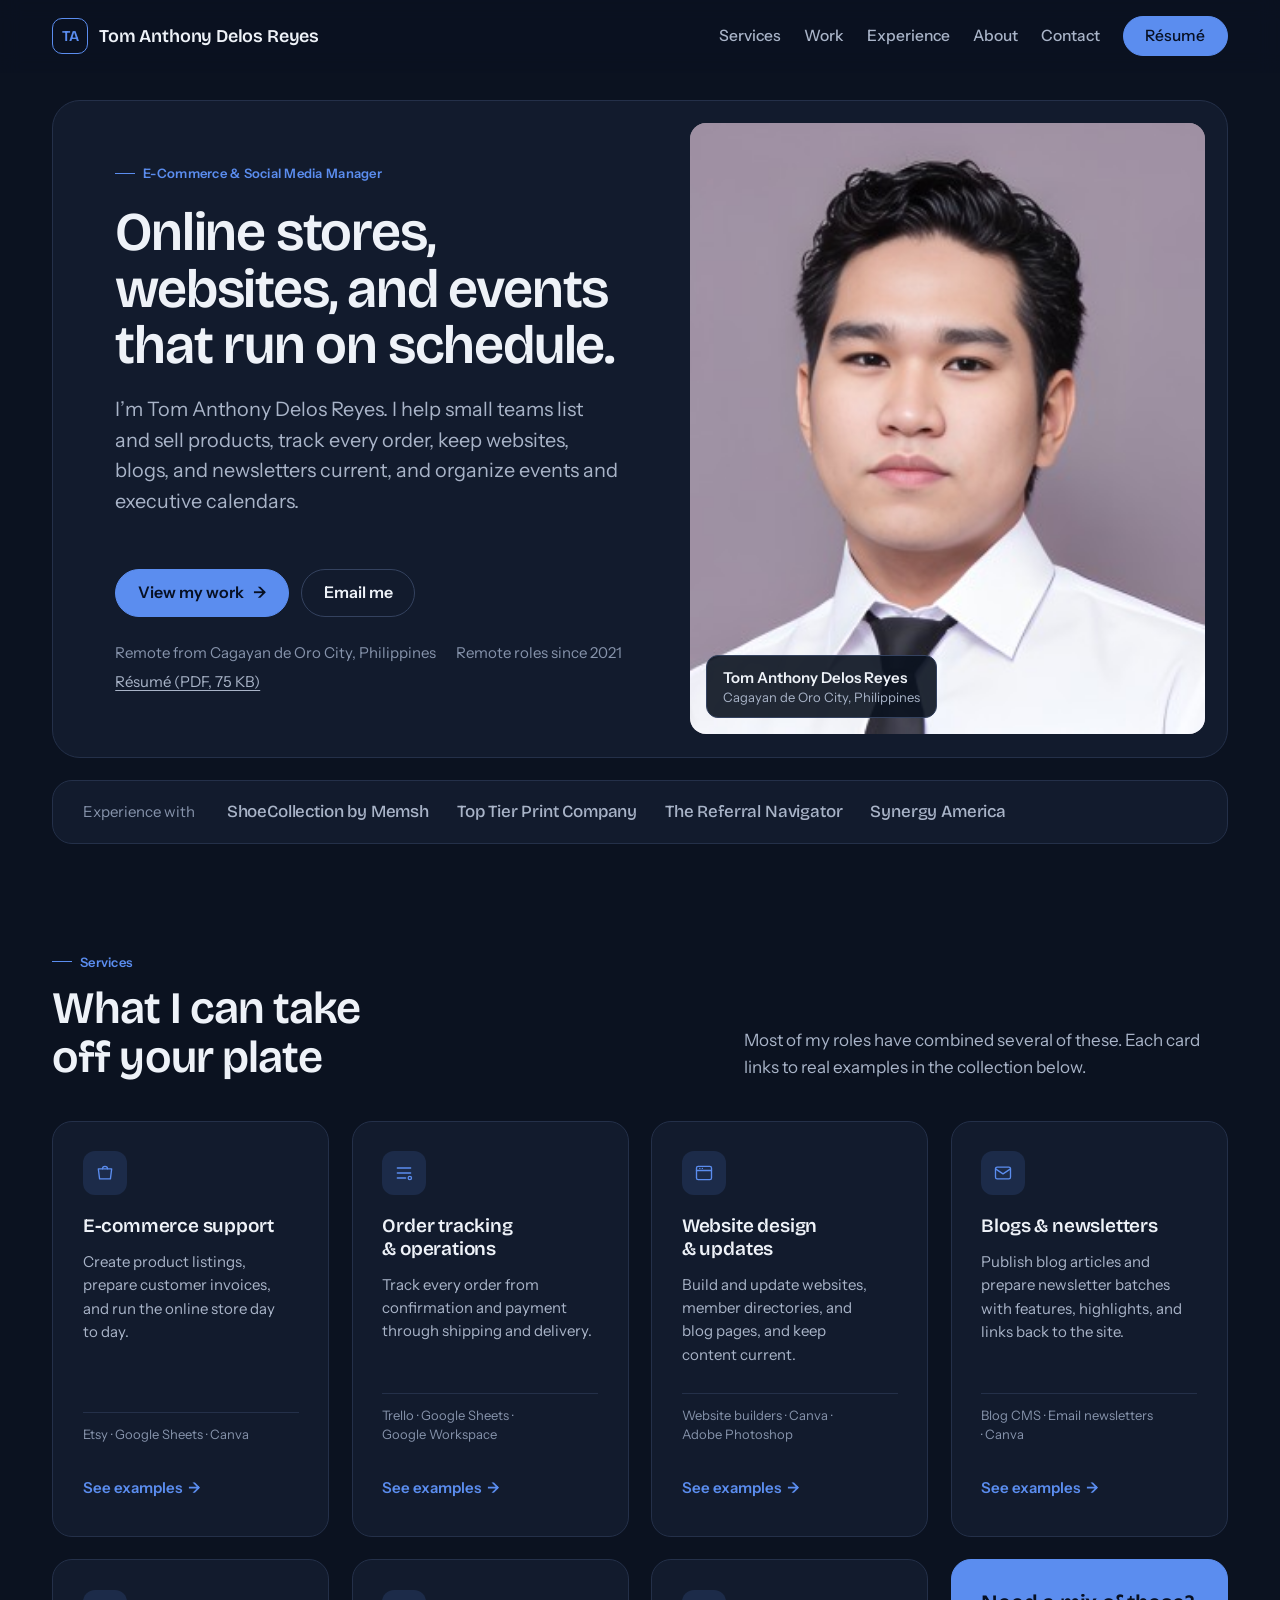
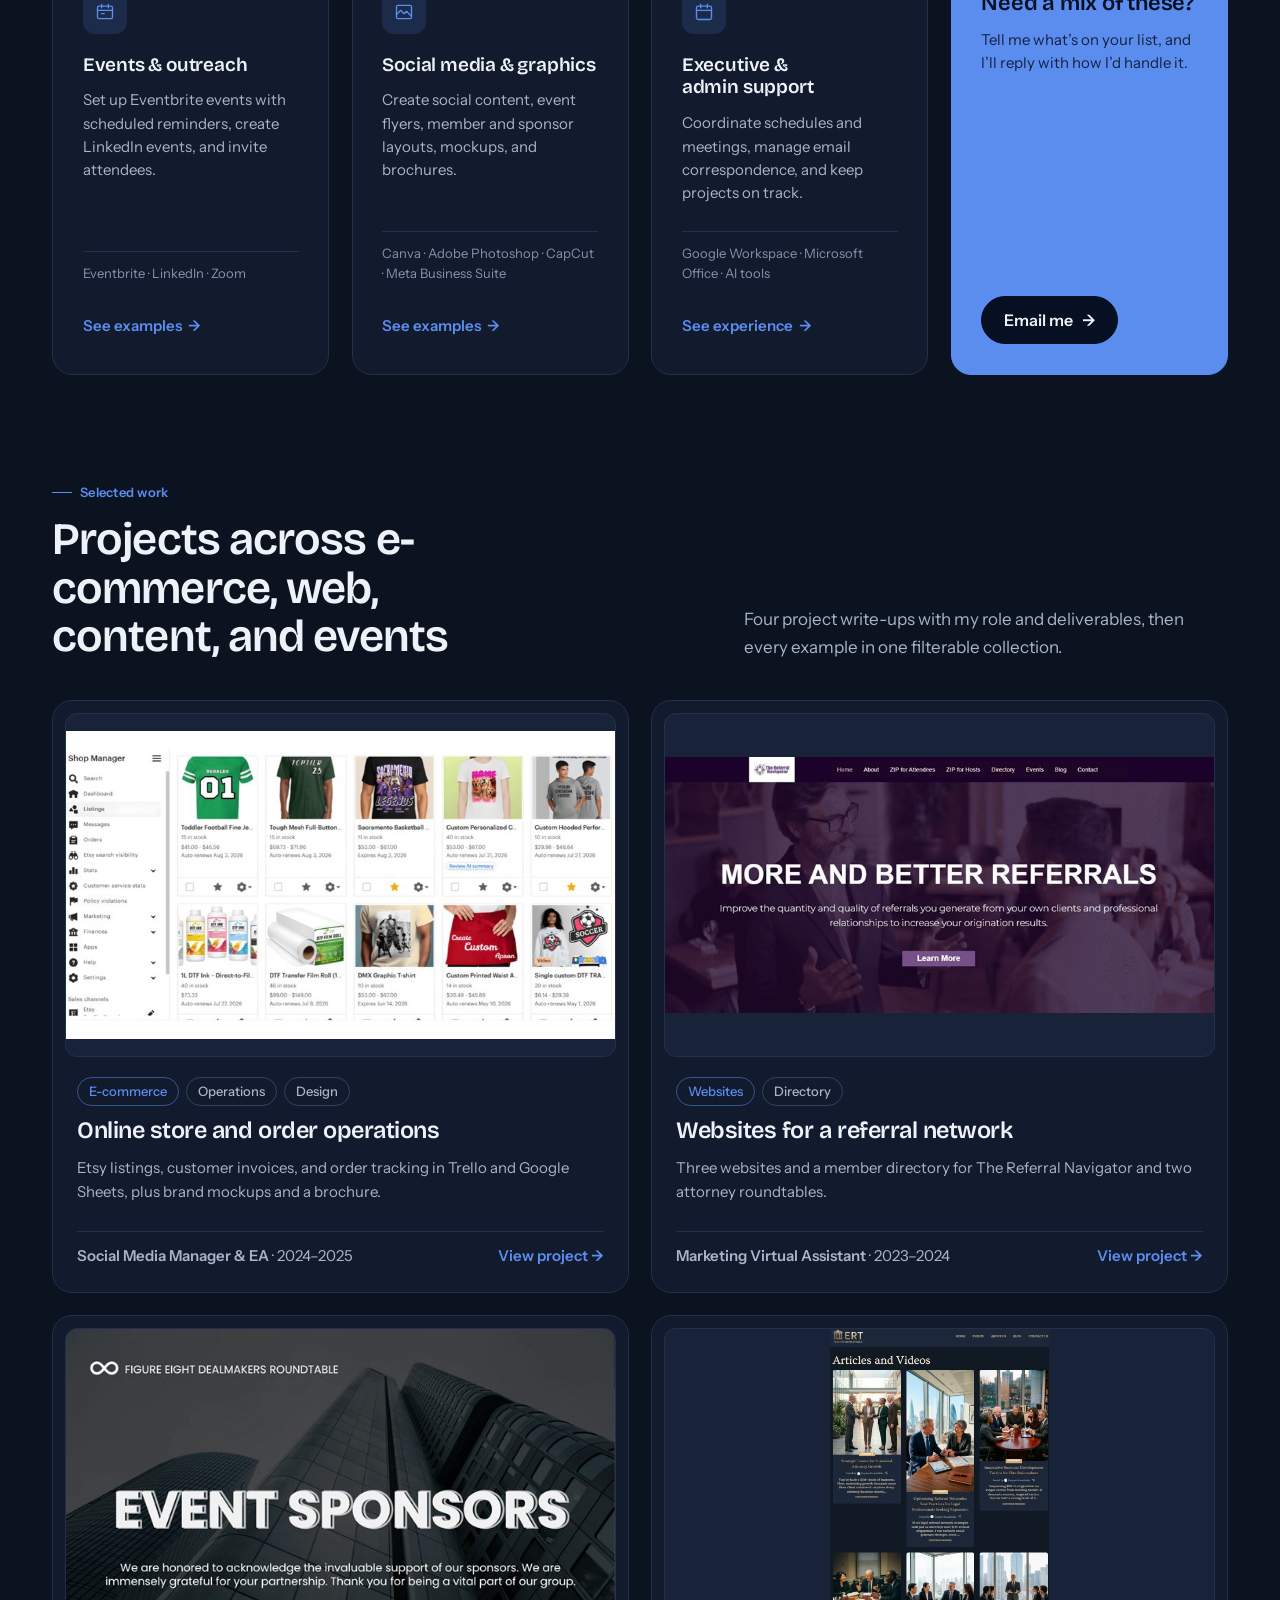
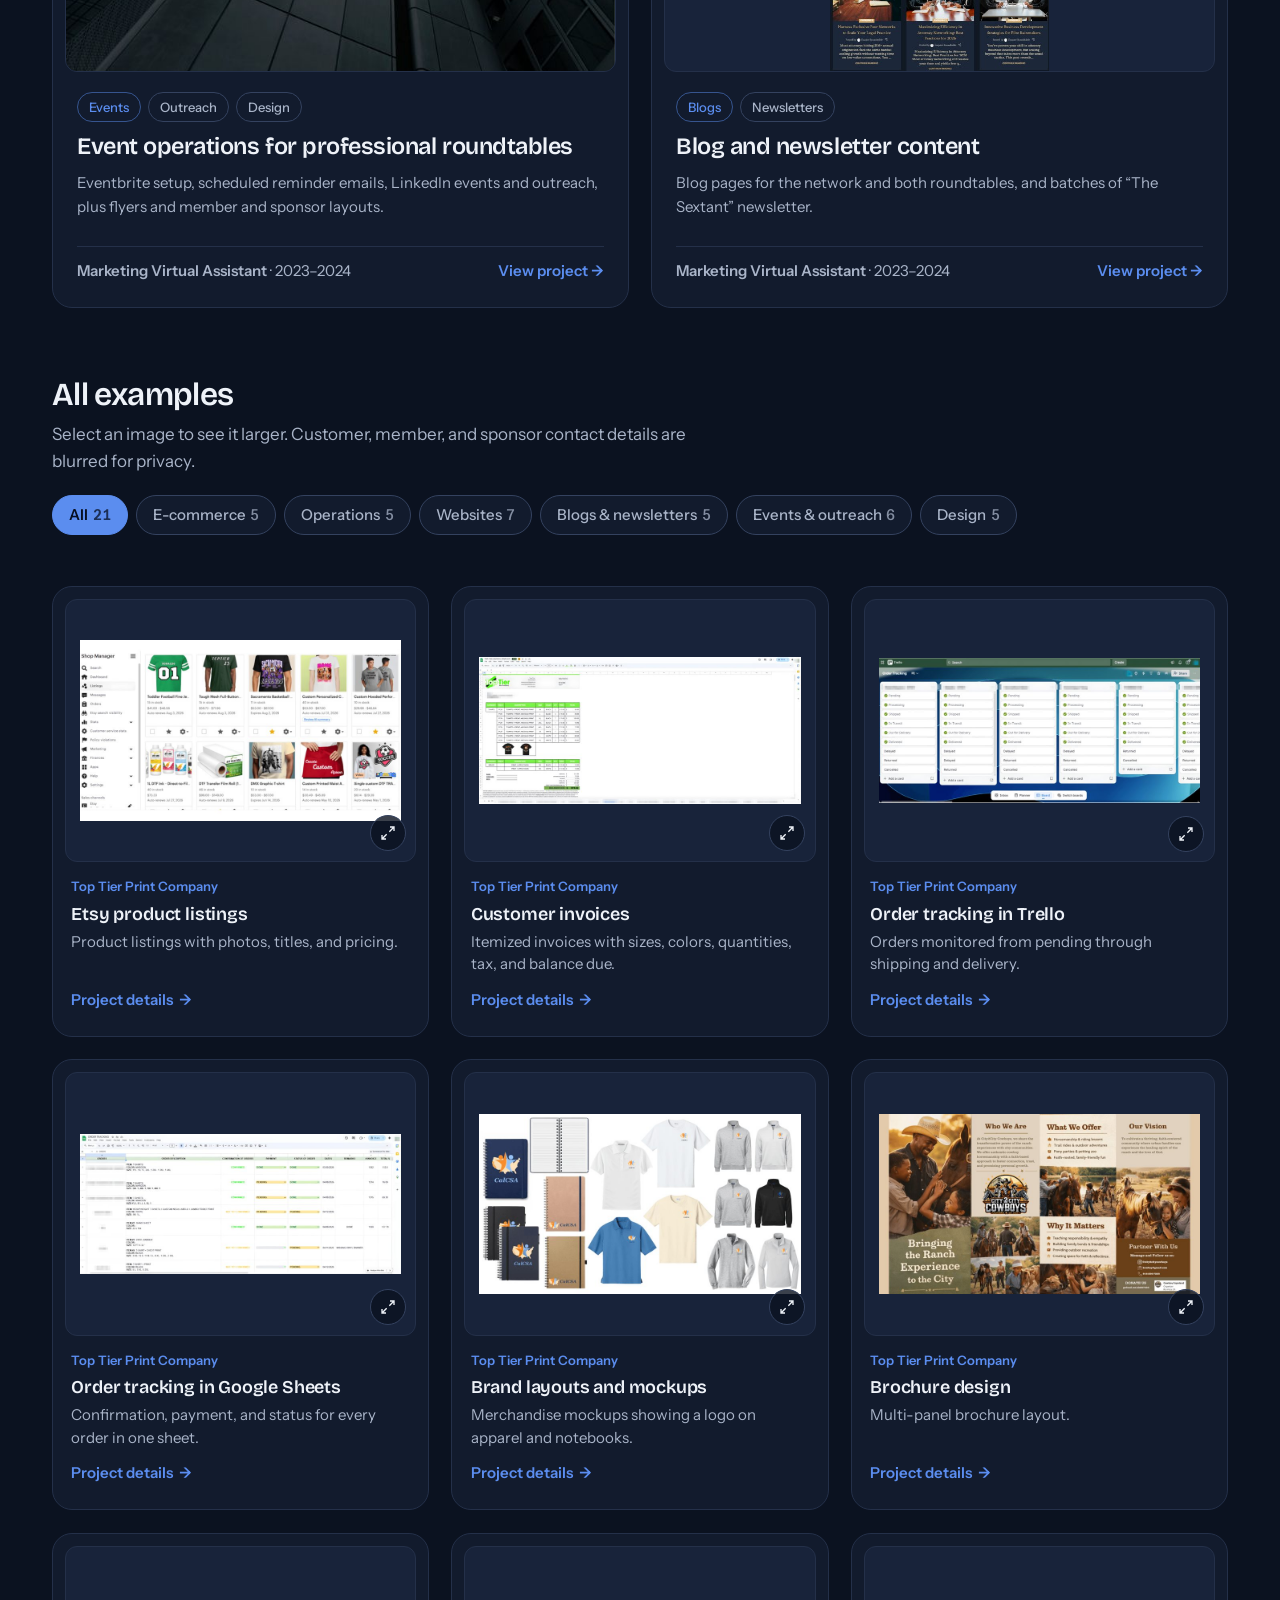
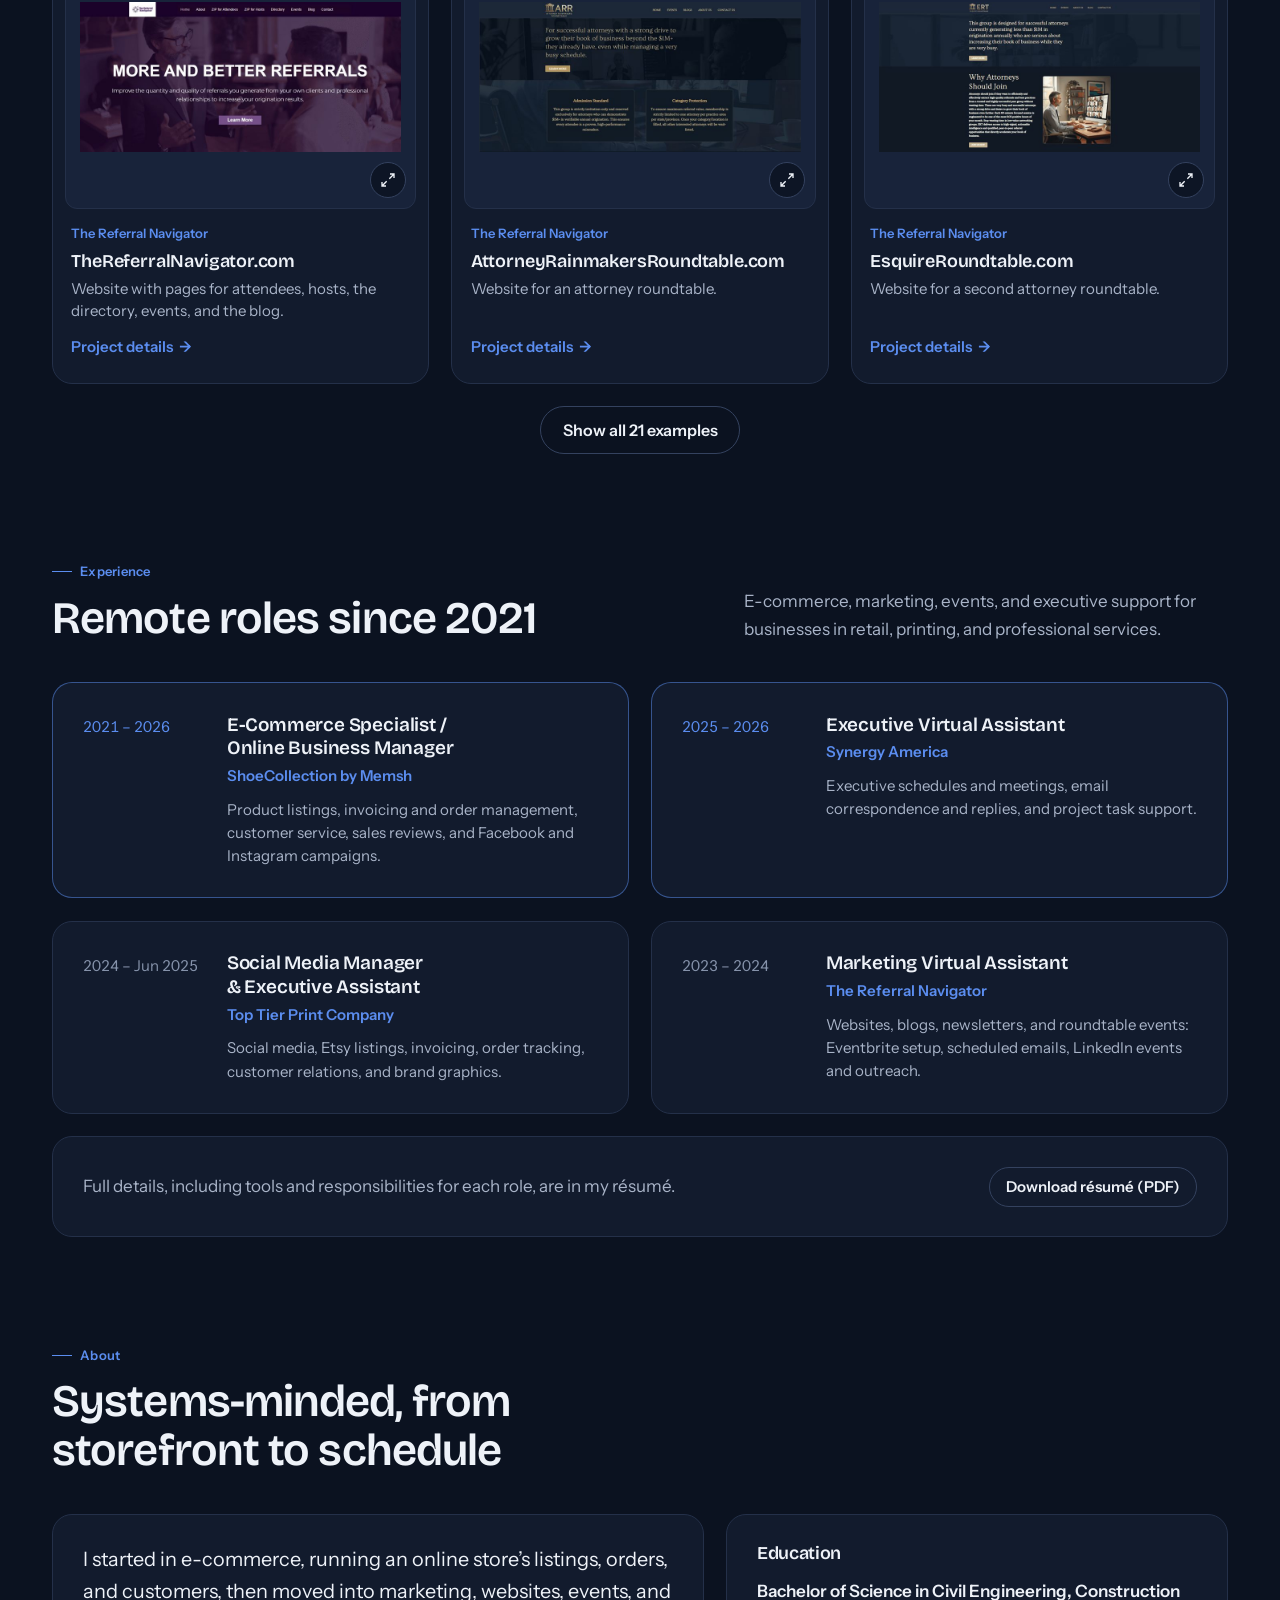
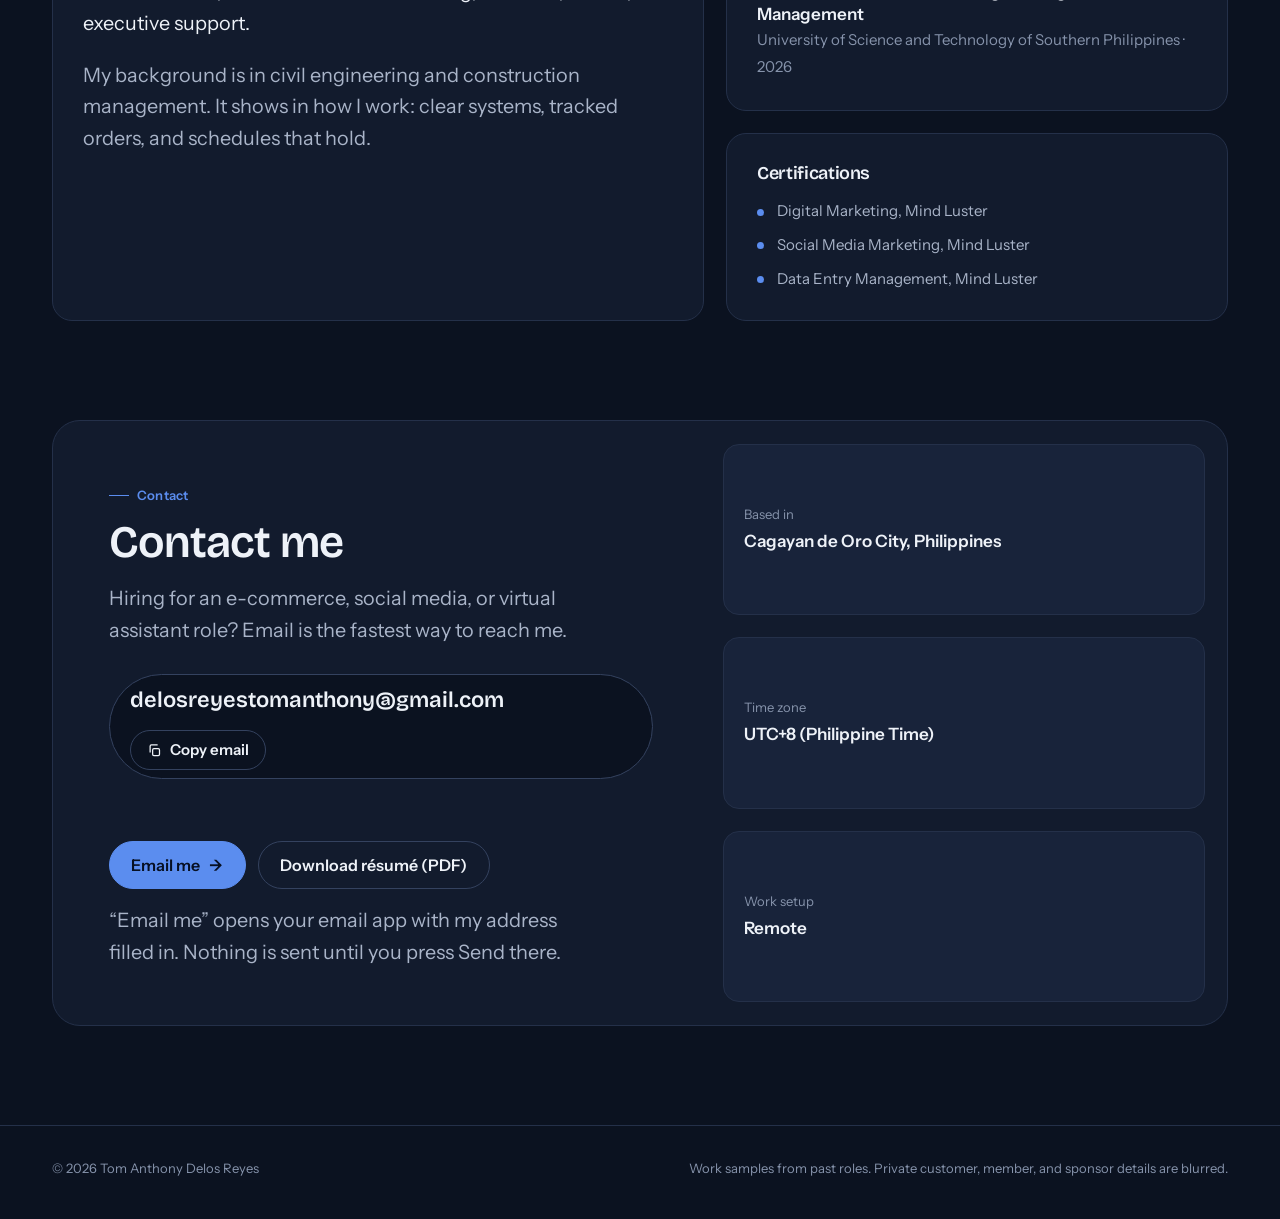
==== index.html @ 9682a627 "Portfolio site: home page, four projects, résumé Co-Authored-By: Claude Opus 5.5 <noreply@anthropic." ====
<!doctype html>
<html lang="en">
<head>
  <meta charset="utf-8">
  <meta name="viewport" content="width=device-width, initial-scale=1">
  <title>Tom Anthony Delos Reyes — E-Commerce &amp; Social Media Manager</title>
  <meta name="description" content="Tom Anthony Delos Reyes is a remote E-Commerce and Social Media Manager: online-store operations, product listings, websites, blogs and newsletters, events, and executive support. Based in the Philippines.">
  <link rel="canonical" href="https://delosreyestomanthony.github.io/">
  <meta property="og:type" content="website">
  <meta property="og:title" content="Tom Anthony Delos Reyes — E-Commerce & Social Media Manager">
  <meta property="og:description" content="E-commerce, websites, content, events, and executive support. Portfolio, experience, and résumé.">
  <meta property="og:url" content="https://delosreyestomanthony.github.io/">
  <meta property="og:image" content="https://delosreyestomanthony.github.io/assets/img/og-image.jpg">
  <meta property="og:image:width" content="1200">
  <meta property="og:image:height" content="630">
  <meta property="og:image:alt" content="Tom Anthony Delos Reyes, E-Commerce and Social Media Manager.">
  <meta name="twitter:card" content="summary_large_image">
  <meta name="theme-color" content="#0b1220">
  <link rel="icon" href="assets/img/favicon.svg" type="image/svg+xml">
  <link rel="icon" href="assets/img/favicon-32.png" sizes="32x32" type="image/png">
  <link rel="apple-touch-icon" href="assets/img/apple-touch-icon.png">
  <link rel="preconnect" href="https://fonts.googleapis.com">
  <link rel="preconnect" href="https://fonts.gstatic.com" crossorigin>
  <link rel="stylesheet" href="https://fonts.googleapis.com/css2?family=Bricolage+Grotesque:opsz,wght@12..96,500..600&family=Instrument+Sans:wght@400..600&display=swap">
  <link rel="stylesheet" href="assets/css/site.css?v=1">
  <link rel="preload" as="image" href="assets/img/portrait-368.jpg">
  <script>document.documentElement.classList.add('js')</script>
  <script type="application/ld+json">
  {
    "@context": "https://schema.org",
    "@type": "Person",
    "name": "Tom Anthony Delos Reyes",
    "jobTitle": "E-Commerce and Social Media Manager",
    "email": "mailto:delosreyestomanthony@gmail.com",
    "url": "https://delosreyestomanthony.github.io/",
    "image": "https://delosreyestomanthony.github.io/assets/img/portrait-368.jpg",
    "address": { "@type": "PostalAddress", "addressLocality": "Cagayan de Oro City", "addressCountry": "PH" },
    "alumniOf": { "@type": "CollegeOrUniversity", "name": "University of Science and Technology of Southern Philippines" }
  }
  </script>
</head>
<body>
  <a class="skip" href="#main">Skip to content</a>

  <header class="site-header">
    <div class="wrap">
      <a class="brand" href="#top"><span class="brand-mark" aria-hidden="true">TA</span><span>Tom Anthony<span class="brand-last"> Delos Reyes</span></span></a>
      <button class="nav-toggle" type="button" aria-expanded="false" aria-controls="site-nav"><span class="nav-toggle-bars" aria-hidden="true"></span>Menu</button>
      <nav id="site-nav" class="site-nav" aria-label="Main">
        <ul class="nav-list">
          <li><a href="#services">Services</a></li>
          <li><a href="#work">Work</a></li>
          <li><a href="#experience">Experience</a></li>
          <li><a href="#about">About</a></li>
          <li><a href="#contact">Contact</a></li>
          <li><a class="btn btn--accent" href="assets/files/Tom-Anthony-Delos-Reyes-Resume.pdf" download>Résumé <span class="visually-hidden">(PDF)</span></a></li>
        </ul>
      </nav>
    </div>
  </header>

  <main id="main">
    <!-- ───────── HERO ───────── -->
    <section class="hero" id="top" aria-labelledby="hero-title">
      <div class="wrap">
        <div class="hero-panel">
          <div class="hero-copy">
            <span class="label">E-Commerce &amp; Social Media Manager</span>
            <h1 id="hero-title">Online stores, websites, and events that run on schedule.</h1>
            <p class="hero-lead">I’m Tom Anthony Delos Reyes. I help small teams list and sell products, track every order, keep websites, blogs, and newsletters current, and organize events and executive calendars.</p>
            <div class="hero-actions">
              <a class="btn btn--accent" href="#work">View my work <span class="arrow" aria-hidden="true">→</span></a>
              <a class="btn" href="mailto:delosreyestomanthony@gmail.com">Email me</a>
            </div>
            <p class="hero-meta">
              <span>Remote from Cagayan de Oro City, Philippines</span>
              <span>Remote roles since 2021</span>
              <a href="assets/files/Tom-Anthony-Delos-Reyes-Resume.pdf" download>Résumé (PDF, 75 KB)</a>
            </p>
          </div>
          <figure class="hero-photo">
            <img src="assets/img/portrait-368.jpg" width="368" height="356" alt="Tom Anthony Delos Reyes in a white shirt and black tie against a muted mauve background." fetchpriority="high">
            <figcaption><strong>Tom Anthony Delos Reyes</strong>Cagayan de Oro City, Philippines</figcaption>
          </figure>
        </div>

        <div class="card trust">
          <p>Experience with</p>
          <ul>
            <li>ShoeCollection by Memsh</li>
            <li>Top Tier Print Company</li>
            <li>The Referral Navigator</li>
            <li>Synergy America</li>
          </ul>
        </div>
      </div>
    </section>

    <!-- ───────── SERVICES ───────── -->
    <section class="section" id="services" aria-labelledby="services-title">
      <div class="wrap">
        <div class="section-head">
          <div>
            <span class="label">Services</span>
            <h2 id="services-title">What I can take off your plate</h2>
          </div>
          <p>Most of my roles have combined several of these. Each card links to real examples in the collection below.</p>
        </div>
        <div class="services-grid">
          <article class="card service">
            <span class="service-icon" aria-hidden="true"><svg viewBox="0 0 24 24" fill="none" stroke="currentColor" stroke-width="1.6" stroke-linecap="round" stroke-linejoin="round"><path d="M4 7h16l-1.5 12h-13z"/><path d="M9 7a3 3 0 016 0"/></svg></span>
            <h3>E-commerce support</h3>
            <p>Create product listings, prepare customer invoices, and run the online store day to day.</p>
            <p class="tools">Etsy · Google Sheets · Canva</p>
            <a class="text-link" href="#collection" data-show-filter="ecommerce">See examples <span class="arrow" aria-hidden="true">→</span></a>
          </article>
          <article class="card service">
            <span class="service-icon" aria-hidden="true"><svg viewBox="0 0 24 24" fill="none" stroke="currentColor" stroke-width="1.6" stroke-linecap="round" stroke-linejoin="round"><path d="M4 6h16M4 12h16M4 18h10"/><circle cx="19" cy="18" r="2"/></svg></span>
            <h3>Order tracking &amp; operations</h3>
            <p>Track every order from confirmation and payment through shipping and delivery.</p>
            <p class="tools">Trello · Google Sheets · Google Workspace</p>
            <a class="text-link" href="#collection" data-show-filter="ops">See examples <span class="arrow" aria-hidden="true">→</span></a>
          </article>
          <article class="card service">
            <span class="service-icon" aria-hidden="true"><svg viewBox="0 0 24 24" fill="none" stroke="currentColor" stroke-width="1.6" stroke-linecap="round" stroke-linejoin="round"><rect x="3" y="4" width="18" height="16" rx="2"/><path d="M3 9h18M7 6.5h.01M10 6.5h.01"/></svg></span>
            <h3>Website design &amp; updates</h3>
            <p>Build and update websites, member directories, and blog pages, and keep content current.</p>
            <p class="tools">Website builders · Canva · Adobe Photoshop</p>
            <a class="text-link" href="#collection" data-show-filter="web">See examples <span class="arrow" aria-hidden="true">→</span></a>
          </article>
          <article class="card service">
            <span class="service-icon" aria-hidden="true"><svg viewBox="0 0 24 24" fill="none" stroke="currentColor" stroke-width="1.6" stroke-linecap="round" stroke-linejoin="round"><rect x="3" y="5" width="18" height="14" rx="2"/><path d="M3 7l9 6 9-6"/></svg></span>
            <h3>Blogs &amp; newsletters</h3>
            <p>Publish blog articles and prepare newsletter batches with features, highlights, and links back to the site.</p>
            <p class="tools">Blog CMS · Email newsletters · Canva</p>
            <a class="text-link" href="#collection" data-show-filter="content">See examples <span class="arrow" aria-hidden="true">→</span></a>
          </article>
          <article class="card service">
            <span class="service-icon" aria-hidden="true"><svg viewBox="0 0 24 24" fill="none" stroke="currentColor" stroke-width="1.6" stroke-linecap="round" stroke-linejoin="round"><rect x="3" y="5" width="18" height="15" rx="2"/><path d="M8 3v4M16 3v4M3 10h18M8 14h3"/></svg></span>
            <h3>Events &amp; outreach</h3>
            <p>Set up Eventbrite events with scheduled reminders, create LinkedIn events, and invite attendees.</p>
            <p class="tools">Eventbrite · LinkedIn · Zoom</p>
            <a class="text-link" href="#collection" data-show-filter="events">See examples <span class="arrow" aria-hidden="true">→</span></a>
          </article>
          <article class="card service">
            <span class="service-icon" aria-hidden="true"><svg viewBox="0 0 24 24" fill="none" stroke="currentColor" stroke-width="1.6" stroke-linecap="round" stroke-linejoin="round"><rect x="3" y="4" width="18" height="16" rx="2"/><path d="M3 15l5-5 4 4 3-3 6 6"/></svg></span>
            <h3>Social media &amp; graphics</h3>
            <p>Create social content, event flyers, member and sponsor layouts, mockups, and brochures.</p>
            <p class="tools">Canva · Adobe Photoshop · CapCut · Meta Business Suite</p>
            <a class="text-link" href="#collection" data-show-filter="creative">See examples <span class="arrow" aria-hidden="true">→</span></a>
          </article>
          <article class="card service">
            <span class="service-icon" aria-hidden="true"><svg viewBox="0 0 24 24" fill="none" stroke="currentColor" stroke-width="1.6" stroke-linecap="round" stroke-linejoin="round"><rect x="3" y="5" width="18" height="16" rx="2"/><path d="M3 10h18M8 3v4M16 3v4"/></svg></span>
            <h3>Executive &amp; admin support</h3>
            <p>Coordinate schedules and meetings, manage email correspondence, and keep projects on track.</p>
            <p class="tools">Google Workspace · Microsoft Office · AI tools</p>
            <a class="text-link" href="#experience">See experience <span class="arrow" aria-hidden="true">→</span></a>
          </article>
          <article class="card service service--cta">
            <div>
              <h3>Need a mix of these?</h3>
              <p style="margin-top:0.75rem">Tell me what’s on your list, and I’ll reply with how I’d handle it.</p>
            </div>
            <a class="btn" href="mailto:delosreyestomanthony@gmail.com?subject=Working%20together">Email me <span class="arrow" aria-hidden="true">→</span></a>
          </article>
        </div>
      </div>
    </section>

    <!-- ───────── WORK ───────── -->
    <section class="section" id="work" aria-labelledby="work-title">
      <div class="wrap">
        <div class="section-head">
          <div>
            <span class="label">Selected work</span>
            <h2 id="work-title">Projects across e-commerce, web, content, and events</h2>
          </div>
          <p>Four project write-ups with my role and deliverables, then every example in one filterable collection.</p>
        </div>

        <div class="featured-grid">
          <article class="card project-card">
            <div class="frame frame--fit"><img src="assets/img/shop-etsy-800.jpg" srcset="assets/img/shop-etsy-800.jpg 800w, assets/img/shop-etsy-1280.jpg 1280w" sizes="(max-width: 760px) 92vw, 600px" width="800" height="450" alt="Etsy Shop Manager listing grid with custom T-shirts and jerseys." loading="lazy"></div>
            <div class="project-body">
              <div class="project-meta"><span class="tag tag--accent">E-commerce</span><span class="tag">Operations</span><span class="tag">Design</span></div>
              <h3><a href="work/top-tier-print.html">Online store and order operations</a></h3>
              <p>Etsy listings, customer invoices, and order tracking in Trello and Google Sheets, plus brand mockups and a brochure.</p>
              <p class="project-role"><span><b>Social Media Manager &amp; EA</b> · 2024–2025</span><span class="go">View project <span class="arrow" aria-hidden="true">→</span></span></p>
            </div>
          </article>
          <article class="card project-card">
            <div class="frame frame--fit"><img src="assets/img/web-referral-navigator-800.jpg" srcset="assets/img/web-referral-navigator-800.jpg 800w, assets/img/web-referral-navigator-1347.jpg 1347w" sizes="(max-width: 760px) 92vw, 600px" width="800" height="374" alt="TheReferralNavigator.com home page with a purple-tinted photo and the headline “More and better referrals.”" loading="lazy"></div>
            <div class="project-body">
              <div class="project-meta"><span class="tag tag--accent">Websites</span><span class="tag">Directory</span></div>
              <h3><a href="work/referral-network.html">Websites for a referral network</a></h3>
              <p>Three websites and a member directory for The Referral Navigator and two attorney roundtables.</p>
              <p class="project-role"><span><b>Marketing Virtual Assistant</b> · 2023–2024</span><span class="go">View project <span class="arrow" aria-hidden="true">→</span></span></p>
            </div>
          </article>
          <article class="card project-card">
            <div class="frame"><img src="assets/img/event-sponsors-700.jpg" srcset="assets/img/event-sponsors-700.jpg 700w, assets/img/event-sponsors-1414.jpg 1414w" sizes="(max-width: 760px) 92vw, 600px" width="700" height="990" alt="Event Sponsors layout for the Figure Eight Dealmakers Roundtable, with a glass skyscraper header." loading="lazy"></div>
            <div class="project-body">
              <div class="project-meta"><span class="tag tag--accent">Events</span><span class="tag">Outreach</span><span class="tag">Design</span></div>
              <h3><a href="work/roundtable-events.html">Event operations for professional roundtables</a></h3>
              <p>Eventbrite setup, scheduled reminder emails, LinkedIn events and outreach, plus flyers and member and sponsor layouts.</p>
              <p class="project-role"><span><b>Marketing Virtual Assistant</b> · 2023–2024</span><span class="go">View project <span class="arrow" aria-hidden="true">→</span></span></p>
            </div>
          </article>
          <article class="card project-card">
            <div class="frame frame--fit"><img src="assets/img/web-ert-blog-404.jpg" width="404" height="629" alt="Esquire Roundtable “Articles and Videos” page: a grid of article cards with photos of attorneys." loading="lazy"></div>
            <div class="project-body">
              <div class="project-meta"><span class="tag tag--accent">Blogs</span><span class="tag">Newsletters</span></div>
              <h3><a href="work/blogs-newsletters.html">Blog and newsletter content</a></h3>
              <p>Blog pages for the network and both roundtables, and batches of “The Sextant” newsletter.</p>
              <p class="project-role"><span><b>Marketing Virtual Assistant</b> · 2023–2024</span><span class="go">View project <span class="arrow" aria-hidden="true">→</span></span></p>
            </div>
          </article>
        </div>

        <!-- Collection: add an example by copying one <li class="card item"> block. data-cat uses: web content ecommerce ops events creative -->
        <div class="collection" id="collection">
          <div class="collection-head">
            <h3>All examples</h3>
            <p>Select an image to see it larger. Customer, member, and sponsor contact details are blurred for privacy.</p>
          </div>
          <div class="filters" data-filters role="group" aria-label="Filter examples by type" hidden>
            <button class="chip" type="button" data-filter="all" aria-pressed="true">All</button>
            <button class="chip" type="button" data-filter="ecommerce" aria-pressed="false">E-commerce</button>
            <button class="chip" type="button" data-filter="ops" aria-pressed="false">Operations</button>
            <button class="chip" type="button" data-filter="web" aria-pressed="false">Websites</button>
            <button class="chip" type="button" data-filter="content" aria-pressed="false">Blogs &amp; newsletters</button>
            <button class="chip" type="button" data-filter="events" aria-pressed="false">Events &amp; outreach</button>
            <button class="chip" type="button" data-filter="creative" aria-pressed="false">Design</button>
          </div>
          <p class="filter-status" data-filter-status aria-live="polite"></p>

          <ul class="collection-grid" data-collection data-gallery>
            <li class="card item" data-cat="ecommerce">
              <a class="frame" data-lightbox href="assets/img/shop-etsy-1280.jpg" data-title="Etsy product listings" data-caption="Product listings in Etsy Shop Manager."><img src="assets/img/shop-etsy-800.jpg" width="800" height="450" loading="lazy" alt="Etsy Shop Manager listing grid with custom T-shirts and jerseys."><span class="zoom-hint" aria-hidden="true"><svg viewBox="0 0 24 24" fill="none" stroke="currentColor" stroke-width="2"><path d="M15 3h6v6M9 21H3v-6M21 3l-7 7M3 21l7-7"/></svg></span></a>
              <div class="item-body"><span class="item-client">Top Tier Print Company</span><h4>Etsy product listings</h4><p>Product listings with photos, titles, and pricing.</p><a class="text-link" href="work/top-tier-print.html">Project details <span class="arrow" aria-hidden="true">→</span></a></div>
            </li>
            <li class="card item" data-cat="ecommerce ops">
              <a class="frame" data-lightbox href="assets/img/shop-invoice-1280.jpg" data-title="Customer invoices" data-caption="Invoice prepared in Google Sheets. Customer details and tab names are blurred for privacy."><img src="assets/img/shop-invoice-800.jpg" width="800" height="365" loading="lazy" alt="Top Tier Print Company invoice in Google Sheets with itemized T-shirt orders, sizes, prices, and balance due."><span class="zoom-hint" aria-hidden="true"><svg viewBox="0 0 24 24" fill="none" stroke="currentColor" stroke-width="2"><path d="M15 3h6v6M9 21H3v-6M21 3l-7 7M3 21l7-7"/></svg></span></a>
              <div class="item-body"><span class="item-client">Top Tier Print Company</span><h4>Customer invoices</h4><p>Itemized invoices with sizes, colors, quantities, tax, and balance due.</p><a class="text-link" href="work/top-tier-print.html#invoices">Project details <span class="arrow" aria-hidden="true">→</span></a></div>
            </li>
            <li class="card item" data-cat="ops ecommerce">
              <a class="frame" data-lightbox href="assets/img/ops-trello-1280.jpg" data-title="Order tracking in Trello" data-caption="One list per order, from pending to delivered. Customer names are blurred for privacy."><img src="assets/img/ops-trello-800.jpg" width="800" height="361" loading="lazy" alt="Trello board titled Order Tracking, with one list per order and stages from Pending to Delivered."><span class="zoom-hint" aria-hidden="true"><svg viewBox="0 0 24 24" fill="none" stroke="currentColor" stroke-width="2"><path d="M15 3h6v6M9 21H3v-6M21 3l-7 7M3 21l7-7"/></svg></span></a>
              <div class="item-body"><span class="item-client">Top Tier Print Company</span><h4>Order tracking in Trello</h4><p>Orders monitored from pending through shipping and delivery.</p><a class="text-link" href="work/top-tier-print.html#tracking">Project details <span class="arrow" aria-hidden="true">→</span></a></div>
            </li>
            <li class="card item" data-cat="ops ecommerce">
              <a class="frame" data-lightbox href="assets/img/ops-sheets-1280.jpg" data-title="Order tracking in Google Sheets" data-caption="Order details, confirmation, payment, status, dates, and invoice numbers. Customer names are blurred for privacy."><img src="assets/img/ops-sheets-800.jpg" width="800" height="349" loading="lazy" alt="Google Sheets order tracker with columns for order description, confirmation, payment, status, dates, remarks, and invoice number."><span class="zoom-hint" aria-hidden="true"><svg viewBox="0 0 24 24" fill="none" stroke="currentColor" stroke-width="2"><path d="M15 3h6v6M9 21H3v-6M21 3l-7 7M3 21l7-7"/></svg></span></a>
              <div class="item-body"><span class="item-client">Top Tier Print Company</span><h4>Order tracking in Google Sheets</h4><p>Confirmation, payment, and status for every order in one sheet.</p><a class="text-link" href="work/top-tier-print.html#tracking">Project details <span class="arrow" aria-hidden="true">→</span></a></div>
            </li>
            <li class="card item" data-cat="creative ecommerce">
              <a class="frame" data-lightbox href="assets/img/shop-mockups-1280.jpg" data-title="Brand layouts and mockups" data-caption="Merchandise mockups for Top Tier Print Company."><img src="assets/img/shop-mockups-800.jpg" width="800" height="450" loading="lazy" alt="Merchandise mockups: notebooks, polo shirts, T-shirts, and jackets carrying a logo."><span class="zoom-hint" aria-hidden="true"><svg viewBox="0 0 24 24" fill="none" stroke="currentColor" stroke-width="2"><path d="M15 3h6v6M9 21H3v-6M21 3l-7 7M3 21l7-7"/></svg></span></a>
              <div class="item-body"><span class="item-client">Top Tier Print Company</span><h4>Brand layouts and mockups</h4><p>Merchandise mockups showing a logo on apparel and notebooks.</p><a class="text-link" href="work/top-tier-print.html#design">Project details <span class="arrow" aria-hidden="true">→</span></a></div>
            </li>
            <li class="card item" data-cat="creative">
              <a class="frame" data-lightbox href="assets/img/shop-brochure-1280.jpg" data-title="Brochure design" data-caption="Brochure design for Top Tier Print Company."><img src="assets/img/shop-brochure-800.jpg" width="800" height="450" loading="lazy" alt="Brochure spread with western-themed photos and sections titled Who We Are, What We Offer, and Our Vision."><span class="zoom-hint" aria-hidden="true"><svg viewBox="0 0 24 24" fill="none" stroke="currentColor" stroke-width="2"><path d="M15 3h6v6M9 21H3v-6M21 3l-7 7M3 21l7-7"/></svg></span></a>
              <div class="item-body"><span class="item-client">Top Tier Print Company</span><h4>Brochure design</h4><p>Multi-panel brochure layout.</p><a class="text-link" href="work/top-tier-print.html#design">Project details <span class="arrow" aria-hidden="true">→</span></a></div>
            </li>
            <li class="card item" data-cat="web">
              <a class="frame" data-lightbox href="assets/img/web-referral-navigator-1347.jpg" data-title="TheReferralNavigator.com" data-caption="Website for The Referral Navigator."><img src="assets/img/web-referral-navigator-800.jpg" width="800" height="374" loading="lazy" alt="TheReferralNavigator.com home page with the headline “More and better referrals.”"><span class="zoom-hint" aria-hidden="true"><svg viewBox="0 0 24 24" fill="none" stroke="currentColor" stroke-width="2"><path d="M15 3h6v6M9 21H3v-6M21 3l-7 7M3 21l7-7"/></svg></span></a>
              <div class="item-body"><span class="item-client">The Referral Navigator</span><h4>TheReferralNavigator.com</h4><p>Website with pages for attendees, hosts, the directory, events, and the blog.</p><a class="text-link" href="work/referral-network.html">Project details <span class="arrow" aria-hidden="true">→</span></a></div>
            </li>
            <li class="card item" data-cat="web">
              <a class="frame" data-lightbox href="assets/img/web-attorney-rainmakers-1350.jpg" data-title="AttorneyRainmakersRoundtable.com" data-caption="Website for the Attorney Rainmakers Roundtable."><img src="assets/img/web-attorney-rainmakers-800.jpg" width="800" height="374" loading="lazy" alt="AttorneyRainmakersRoundtable.com: dark navy page describing the roundtable for attorneys."><span class="zoom-hint" aria-hidden="true"><svg viewBox="0 0 24 24" fill="none" stroke="currentColor" stroke-width="2"><path d="M15 3h6v6M9 21H3v-6M21 3l-7 7M3 21l7-7"/></svg></span></a>
              <div class="item-body"><span class="item-client">The Referral Navigator</span><h4>AttorneyRainmakersRoundtable.com</h4><p>Website for an attorney roundtable.</p><a class="text-link" href="work/referral-network.html">Project details <span class="arrow" aria-hidden="true">→</span></a></div>
            </li>
            <li class="card item" data-cat="web">
              <a class="frame" data-lightbox href="assets/img/web-esquire-1349.jpg" data-title="EsquireRoundtable.com" data-caption="Website for the Esquire Roundtable."><img src="assets/img/web-esquire-800.jpg" width="800" height="374" loading="lazy" alt="EsquireRoundtable.com: dark navy page with a “Why attorneys should join” section."><span class="zoom-hint" aria-hidden="true"><svg viewBox="0 0 24 24" fill="none" stroke="currentColor" stroke-width="2"><path d="M15 3h6v6M9 21H3v-6M21 3l-7 7M3 21l7-7"/></svg></span></a>
              <div class="item-body"><span class="item-client">The Referral Navigator</span><h4>EsquireRoundtable.com</h4><p>Website for a second attorney roundtable.</p><a class="text-link" href="work/referral-network.html">Project details <span class="arrow" aria-hidden="true">→</span></a></div>
            </li>
            <li class="card item" data-cat="web">
              <a class="frame" data-lightbox href="assets/img/web-directory-318.jpg" data-title="Business directory" data-caption="Member directory page. The original capture is 318 px wide."><img src="assets/img/web-directory-318.jpg" width="318" height="628" loading="lazy" alt="Business directory page: a grid of member headshots with names and contact icons."><span class="zoom-hint" aria-hidden="true"><svg viewBox="0 0 24 24" fill="none" stroke="currentColor" stroke-width="2"><path d="M15 3h6v6M9 21H3v-6M21 3l-7 7M3 21l7-7"/></svg></span></a>
              <div class="item-body"><span class="item-client">The Referral Navigator</span><h4>Business directory</h4><p>Member directory with photos, names, and contact links.</p><a class="text-link" href="work/referral-network.html#directory">Project details <span class="arrow" aria-hidden="true">→</span></a></div>
            </li>
            <li class="card item" data-cat="content web">
              <a class="frame" data-lightbox href="assets/img/web-ert-blog-404.jpg" data-title="Esquire Roundtable articles page" data-caption="“Articles and Videos” page. The original capture is 404 px wide."><img src="assets/img/web-ert-blog-404.jpg" width="404" height="629" loading="lazy" alt="Esquire Roundtable “Articles and Videos” page: a grid of article cards with photos of attorneys."><span class="zoom-hint" aria-hidden="true"><svg viewBox="0 0 24 24" fill="none" stroke="currentColor" stroke-width="2"><path d="M15 3h6v6M9 21H3v-6M21 3l-7 7M3 21l7-7"/></svg></span></a>
              <div class="item-body"><span class="item-client">Esquire Roundtable</span><h4>Articles and videos page</h4><p>Blog grid with an article card for each post.</p><a class="text-link" href="work/blogs-newsletters.html">Project details <span class="arrow" aria-hidden="true">→</span></a></div>
            </li>
            <li class="card item" data-cat="content web">
              <a class="frame" data-lightbox href="assets/img/web-arr-blog-315.jpg" data-title="Attorney Rainmakers blog" data-caption="Blog grid for the Attorney Rainmakers Roundtable. The original capture is 315 px wide."><img src="assets/img/web-arr-blog-315.jpg" width="315" height="525" loading="lazy" alt="Attorney Rainmakers Roundtable blog: nine article cards with photos of attorneys and short excerpts."><span class="zoom-hint" aria-hidden="true"><svg viewBox="0 0 24 24" fill="none" stroke="currentColor" stroke-width="2"><path d="M15 3h6v6M9 21H3v-6M21 3l-7 7M3 21l7-7"/></svg></span></a>
              <div class="item-body"><span class="item-client">Attorney Rainmakers Roundtable</span><h4>Roundtable blog</h4><p>Nine-article blog grid with a consistent card for each post.</p><a class="text-link" href="work/blogs-newsletters.html">Project details <span class="arrow" aria-hidden="true">→</span></a></div>
            </li>
            <li class="card item" data-cat="content web">
              <a class="frame" data-lightbox href="assets/img/web-blog-315.jpg" data-title="Referral Navigator blog page" data-caption="Blog page. The original capture is 315 px wide."><img src="assets/img/web-blog-315.jpg" width="315" height="525" loading="lazy" alt="Blog page: a grid of article cards with photos and short excerpts."><span class="zoom-hint" aria-hidden="true"><svg viewBox="0 0 24 24" fill="none" stroke="currentColor" stroke-width="2"><path d="M15 3h6v6M9 21H3v-6M21 3l-7 7M3 21l7-7"/></svg></span></a>
              <div class="item-body"><span class="item-client">The Referral Navigator</span><h4>Blog page</h4><p>Blog section with a consistent card layout for each article.</p><a class="text-link" href="work/blogs-newsletters.html">Project details <span class="arrow" aria-hidden="true">→</span></a></div>
            </li>
            <li class="card item" data-cat="content">
              <a class="frame" data-lightbox href="assets/img/email-newsletter-149.jpg" data-title="The Sextant newsletter, part 1" data-caption="Top of a newsletter issue. The original capture is 149 px wide."><img src="assets/img/email-newsletter-149.jpg" width="149" height="604" loading="lazy" alt="Newsletter email with The Sextant header, a feature story, a blog highlight, and a podcast section."><span class="zoom-hint" aria-hidden="true"><svg viewBox="0 0 24 24" fill="none" stroke="currentColor" stroke-width="2"><path d="M15 3h6v6M9 21H3v-6M21 3l-7 7M3 21l7-7"/></svg></span></a>
              <div class="item-body"><span class="item-client">The Referral Navigator</span><h4>Newsletter: features and blog</h4><p>Feature story, blog highlight, and podcast section.</p><a class="text-link" href="work/blogs-newsletters.html#newsletter">Project details <span class="arrow" aria-hidden="true">→</span></a></div>
            </li>
            <li class="card item" data-cat="content">
              <a class="frame" data-lightbox href="assets/img/email-newsletter-2-148.jpg" data-title="The Sextant newsletter, part 2" data-caption="Featured members and directory section of a newsletter issue. The original capture is 148 px wide."><img src="assets/img/email-newsletter-2-148.jpg" width="148" height="602" loading="lazy" alt="Newsletter section featuring two members with photos and firm logos, followed by a business directory promotion."><span class="zoom-hint" aria-hidden="true"><svg viewBox="0 0 24 24" fill="none" stroke="currentColor" stroke-width="2"><path d="M15 3h6v6M9 21H3v-6M21 3l-7 7M3 21l7-7"/></svg></span></a>
              <div class="item-body"><span class="item-client">The Referral Navigator</span><h4>Newsletter: featured members</h4><p>Member spotlights and a directory promotion.</p><a class="text-link" href="work/blogs-newsletters.html#newsletter">Project details <span class="arrow" aria-hidden="true">→</span></a></div>
            </li>
            <li class="card item" data-cat="events ops">
              <a class="frame" data-lightbox href="assets/img/event-eventbrite-list-1350.jpg" data-title="Eventbrite: past events" data-caption="Past roundtable events in Eventbrite, each with scheduled email batches."><img src="assets/img/event-eventbrite-list-800.jpg" width="800" height="375" loading="lazy" alt="Eventbrite list of past online roundtables: Esquire, Attorney Rainmakers, Figure Eight Dealmakers, and Trusted Professional Advisor."><span class="zoom-hint" aria-hidden="true"><svg viewBox="0 0 24 24" fill="none" stroke="currentColor" stroke-width="2"><path d="M15 3h6v6M9 21H3v-6M21 3l-7 7M3 21l7-7"/></svg></span></a>
              <div class="item-body"><span class="item-client">The Referral Navigator</span><h4>Eventbrite events and email scheduling</h4><p>Recurring online events, each with batches of scheduled emails.</p><a class="text-link" href="work/roundtable-events.html">Project details <span class="arrow" aria-hidden="true">→</span></a></div>
            </li>
            <li class="card item" data-cat="events ops">
              <a class="frame" data-lightbox href="assets/img/event-eventbrite-upcoming-1354.jpg" data-title="Eventbrite: upcoming events" data-caption="Upcoming roundtable events on sale in Eventbrite."><img src="assets/img/event-eventbrite-upcoming-800.jpg" width="800" height="374" loading="lazy" alt="Eventbrite list of upcoming online events on sale, including Attorney Rainmakers, Esquire, and a Practice Management Roundtable."><span class="zoom-hint" aria-hidden="true"><svg viewBox="0 0 24 24" fill="none" stroke="currentColor" stroke-width="2"><path d="M15 3h6v6M9 21H3v-6M21 3l-7 7M3 21l7-7"/></svg></span></a>
              <div class="item-body"><span class="item-client">The Referral Navigator</span><h4>Upcoming event schedule</h4><p>A rolling calendar of roundtables open for registration.</p><a class="text-link" href="work/roundtable-events.html">Project details <span class="arrow" aria-hidden="true">→</span></a></div>
            </li>
            <li class="card item" data-cat="events">
              <a class="frame" data-lightbox href="assets/img/event-linkedin-279.jpg" data-title="LinkedIn events and outreach" data-caption="Past roundtable events on LinkedIn. The original capture is 279 px wide."><img src="assets/img/event-linkedin-279.jpg" width="279" height="606" loading="lazy" alt="LinkedIn events list: past Esquire, Attorney Rainmakers, and Figure Eight Dealmakers roundtables with attendee counts."><span class="zoom-hint" aria-hidden="true"><svg viewBox="0 0 24 24" fill="none" stroke="currentColor" stroke-width="2"><path d="M15 3h6v6M9 21H3v-6M21 3l-7 7M3 21l7-7"/></svg></span></a>
              <div class="item-body"><span class="item-client">The Referral Navigator</span><h4>LinkedIn events and outreach</h4><p>Events created on LinkedIn, with outreach to invite attendees.</p><a class="text-link" href="work/roundtable-events.html#linkedin">Project details <span class="arrow" aria-hidden="true">→</span></a></div>
            </li>
            <li class="card item" data-cat="events creative">
              <a class="frame" data-lightbox href="assets/img/event-layout-1414.jpg" data-title="Event flyer" data-caption="Flyer for the Figure Eight Dealmakers Roundtable."><img src="assets/img/event-layout-700.jpg" width="700" height="990" loading="lazy" alt="Flyer for the Figure Eight Dealmakers Roundtable: meeting-room photo, title, and contact details."><span class="zoom-hint" aria-hidden="true"><svg viewBox="0 0 24 24" fill="none" stroke="currentColor" stroke-width="2"><path d="M15 3h6v6M9 21H3v-6M21 3l-7 7M3 21l7-7"/></svg></span></a>
              <div class="item-body"><span class="item-client">The Referral Navigator</span><h4>Event flyer</h4><p>Flyer for the Figure Eight Dealmakers Roundtable.</p><a class="text-link" href="work/roundtable-events.html#design">Project details <span class="arrow" aria-hidden="true">→</span></a></div>
            </li>
            <li class="card item" data-cat="events creative">
              <a class="frame" data-lightbox href="assets/img/event-members-1414.jpg" data-title="Members layout" data-caption="Members layout. Emails and phone numbers are blurred for privacy."><img src="assets/img/event-members-700.jpg" width="700" height="990" loading="lazy" alt="Members layout: six member profiles with photos, names, titles, firms, and logos."><span class="zoom-hint" aria-hidden="true"><svg viewBox="0 0 24 24" fill="none" stroke="currentColor" stroke-width="2"><path d="M15 3h6v6M9 21H3v-6M21 3l-7 7M3 21l7-7"/></svg></span></a>
              <div class="item-body"><span class="item-client">The Referral Navigator</span><h4>Members layout</h4><p>Member profiles for the Figure Eight Dealmakers Roundtable.</p><a class="text-link" href="work/roundtable-events.html#design">Project details <span class="arrow" aria-hidden="true">→</span></a></div>
            </li>
            <li class="card item" data-cat="events creative">
              <a class="frame" data-lightbox href="assets/img/event-sponsors-1414.jpg" data-title="Event sponsors layout" data-caption="Sponsor layout. Email and phone are blurred for privacy."><img src="assets/img/event-sponsors-700.jpg" width="700" height="990" loading="lazy" alt="Event Sponsors layout featuring a sponsor’s photo, firm logo, role, and short bio."><span class="zoom-hint" aria-hidden="true"><svg viewBox="0 0 24 24" fill="none" stroke="currentColor" stroke-width="2"><path d="M15 3h6v6M9 21H3v-6M21 3l-7 7M3 21l7-7"/></svg></span></a>
              <div class="item-body"><span class="item-client">The Referral Navigator</span><h4>Event sponsors layout</h4><p>Sponsor spotlight with photo, firm, role, and bio.</p><a class="text-link" href="work/roundtable-events.html#design">Project details <span class="arrow" aria-hidden="true">→</span></a></div>
            </li>
          </ul>
          <div class="more-row"><button class="btn" type="button" data-show-all hidden>Show all examples</button></div>
        </div>
      </div>
    </section>

    <!-- ───────── EXPERIENCE ───────── -->
    <section class="section" id="experience" aria-labelledby="exp-title">
      <div class="wrap">
        <div class="section-head">
          <div>
            <span class="label">Experience</span>
            <h2 id="exp-title">Remote roles since 2021</h2>
          </div>
          <p>E-commerce, marketing, events, and executive support for businesses in retail, printing, and professional services.</p>
        </div>
        <ol class="exp-grid">
          <li class="card job job--current">
            <p class="job-when">2021 – 2026</p>
            <div><h3>E-Commerce Specialist / Online Business Manager</h3><p class="org">ShoeCollection by Memsh</p><p class="desc">Product listings, invoicing and order management, customer service, sales reviews, and Facebook and Instagram campaigns.</p></div>
          </li>
          <li class="card job job--current">
            <p class="job-when">2025 – 2026</p>
            <div><h3>Executive Virtual Assistant</h3><p class="org">Synergy America</p><p class="desc">Executive schedules and meetings, email correspondence and replies, and project task support.</p></div>
          </li>
          <li class="card job">
            <p class="job-when">2024 – Jun 2025</p>
            <div><h3>Social Media Manager &amp; Executive Assistant</h3><p class="org">Top Tier Print Company</p><p class="desc">Social media, Etsy listings, invoicing, order tracking, customer relations, and brand graphics.</p></div>
          </li>
          <li class="card job">
            <p class="job-when">2023 – 2024</p>
            <div><h3>Marketing Virtual Assistant</h3><p class="org">The Referral Navigator</p><p class="desc">Websites, blogs, newsletters, and roundtable events: Eventbrite setup, scheduled emails, LinkedIn events and outreach.</p></div>
          </li>
        </ol>
        <div class="card exp-foot">
          <p>Full details, including tools and responsibilities for each role, are in my résumé.</p>
          <a class="btn btn--small" href="assets/files/Tom-Anthony-Delos-Reyes-Resume.pdf" download>Download résumé (PDF)</a>
        </div>
      </div>
    </section>

    <!-- ───────── ABOUT ───────── -->
    <section class="section" id="about" aria-labelledby="about-title">
      <div class="wrap">
        <div class="section-head">
          <div>
            <span class="label">About</span>
            <h2 id="about-title">Systems-minded, from storefront to schedule</h2>
          </div>
        </div>
        <div class="about-grid">
          <div class="card about-main">
            <p>I started in e-commerce, running an online store’s listings, orders, and customers, then moved into marketing, websites, events, and executive support.</p>
            <p>My background is in civil engineering and construction management. It shows in how I work: clear systems, tracked orders, and schedules that hold.</p>
          </div>
          <div class="about-side">
            <div class="card">
              <h3>Education</h3>
              <ul class="edu">
                <li><strong>Bachelor of Science in Civil Engineering, Construction Management</strong><span>University of Science and Technology of Southern Philippines · 2026</span></li>
              </ul>
            </div>
            <div class="card">
              <h3>Certifications</h3>
              <ul class="ways">
                <li>Digital Marketing, Mind Luster</li>
                <li>Social Media Marketing, Mind Luster</li>
                <li>Data Entry Management, Mind Luster</li>
              </ul>
            </div>
          </div>
        </div>
      </div>
    </section>

    <!-- ───────── CONTACT ───────── -->
    <section class="section" id="contact" aria-labelledby="contact-title">
      <div class="wrap">
        <div class="contact-panel">
          <div class="contact-main">
            <span class="label">Contact</span>
            <h2 id="contact-title">Contact me</h2>
            <p>Hiring for an e-commerce, social media, or virtual assistant role? Email is the fastest way to reach me.</p>
            <div class="email-box">
              <a href="mailto:delosreyestomanthony@gmail.com">delosreyestomanthony@gmail.com</a>
              <button class="btn btn--small" type="button" data-copy="delosreyestomanthony@gmail.com" aria-describedby="copy-status" hidden>
                <svg viewBox="0 0 24 24" fill="none" stroke="currentColor" stroke-width="2" aria-hidden="true"><rect x="9" y="9" width="11" height="11" rx="2"/><path d="M5 15V5a2 2 0 012-2h10"/></svg>Copy email
              </button>
            </div>
            <p class="copy-status" id="copy-status" role="status"></p>
            <div class="contact-actions">
              <a class="btn btn--accent" href="mailto:delosreyestomanthony@gmail.com?subject=Hello%20Tom%20Anthony">Email me <span class="arrow" aria-hidden="true">→</span></a>
              <a class="btn" href="assets/files/Tom-Anthony-Delos-Reyes-Resume.pdf" download>Download résumé (PDF)</a>
            </div>
            <p class="mailto-note">“Email me” opens your email app with my address filled in. Nothing is sent until you press Send there.</p>
          </div>
          <dl class="contact-side">
            <div class="fact"><dt>Based in</dt><dd>Cagayan de Oro City, Philippines</dd></div>
            <div class="fact"><dt>Time zone</dt><dd>UTC+8 (Philippine Time)</dd></div>
            <div class="fact"><dt>Work setup</dt><dd>Remote</dd></div>
          </dl>
        </div>
      </div>
    </section>
  </main>

  <footer class="site-footer">
    <div class="wrap">
      <p>© 2026 Tom Anthony Delos Reyes</p>
      <p>Work samples from past roles. Private customer, member, and sponsor details are blurred.</p>
    </div>
  </footer>

  <script src="assets/js/site.js?v=1" defer></script>
</body>
</html>
---- assets/css/site.css ----
/* Kint John Libot — portfolio styles
   Dark navy, boxed system. All colours, type, radii and spacing are tokens in :root. */

:root {
  /* Colour roles */
  --bg: #0b1220;            /* page background */
  --card: #121b2d;          /* card surface */
  --card-2: #18233a;        /* raised surface, image wells */
  --line: #243049;          /* card borders, dividers */
  --line-strong: #34425f;   /* hover borders, controls */
  --text: #eef2f8;          /* primary text */
  --text-2: #a9b4c8;        /* secondary text */
  --text-3: #8693ab;        /* tertiary labels */
  --accent: #5b8def;        /* accent */
  --accent-strong: #82a9f6; /* accent hover */
  --accent-ink: #071023;    /* text on accent */
  --accent-wash: rgba(91, 141, 239, 0.14);

  /* Type */
  --font-display: "Bricolage Grotesque", "Arial Narrow", Arial, sans-serif;
  --font-body: "Instrument Sans", "Helvetica Neue", Arial, sans-serif;
  --fs-hero: clamp(2rem, 1.4rem + 2.5vw, 3.5rem);
  --fs-h2: clamp(1.875rem, 1.45rem + 1.7vw, 2.875rem);
  --fs-h3: clamp(1.25rem, 1.15rem + 0.4vw, 1.5rem);
  --fs-lead: clamp(1.0625rem, 1rem + 0.3vw, 1.25rem);
  --fs-body: 1.0625rem;
  --fs-small: 0.9375rem;
  --fs-label: 0.8125rem;

  /* Shape and space */
  --radius: 20px;           /* cards and panels */
  --radius-frame: 12px;     /* image frames inside cards */
  --pad: clamp(1.25rem, 0.9rem + 1.2vw, 2rem);
  --gap: clamp(1rem, 0.75rem + 0.8vw, 1.5rem);
  --gutter: clamp(1rem, 0.5rem + 2vw, 2rem);
  --section: clamp(4rem, 3rem + 4vw, 7rem);
  --max: 1240px;
  --header-h: 4.5rem;

  /* Motion */
  --fast: 180ms;
  --med: 280ms;
  --ease: cubic-bezier(0.2, 0.7, 0.2, 1);
}

*, *::before, *::after { box-sizing: border-box; }
html {
  -webkit-text-size-adjust: 100%;
  text-size-adjust: 100%;
  scroll-padding-top: calc(var(--header-h) + 1rem);
  color-scheme: dark;
}
@media (prefers-reduced-motion: no-preference) { html { scroll-behavior: smooth; } }

body {
  margin: 0;
  background: var(--bg);
  color: var(--text);
  font-family: var(--font-body);
  font-size: var(--fs-body);
  line-height: 1.6;
  -webkit-font-smoothing: antialiased;
  overflow-wrap: break-word;
  overflow-x: clip;
}
img { display: block; max-width: 100%; height: auto; }
[hidden] { display: none !important; }
::selection { background: var(--accent); color: var(--accent-ink); }

h1, h2, h3, h4 { margin: 0; font-family: var(--font-display); font-weight: 600; line-height: 1.08; letter-spacing: -0.02em; text-wrap: balance; }
p { margin: 0 0 1em; text-wrap: pretty; }
p:last-child { margin-bottom: 0; }
ul, ol, dl, dd { margin: 0; padding: 0; }
li { list-style: none; }

a { color: var(--accent); text-decoration-line: underline; text-decoration-thickness: 1px; text-underline-offset: 0.2em; transition: color var(--fast) var(--ease); }
a:hover { color: var(--accent-strong); }
:focus-visible { outline: 2px solid var(--accent); outline-offset: 3px; }

.wrap { width: 100%; max-width: var(--max); margin-inline: auto; padding-inline: var(--gutter); }
.visually-hidden { position: absolute !important; width: 1px; height: 1px; overflow: hidden; clip: rect(0 0 0 0); white-space: nowrap; }

.skip { position: absolute; left: 1rem; top: -4rem; z-index: 100; background: var(--accent); color: var(--accent-ink); padding: 0.75rem 1rem; border-radius: 999px; font-weight: 600; text-decoration: none; }
.skip:focus { top: 1rem; color: var(--accent-ink); }

/* ───────── Shared pieces ───────── */
.label { display: inline-flex; align-items: center; gap: 0.5rem; font-size: var(--fs-label); font-weight: 600; letter-spacing: 0.02em; color: var(--accent); }
.label::before { content: ""; width: 1.25rem; height: 1px; background: currentColor; }

.card {
  background: var(--card);
  border: 1px solid var(--line);
  border-radius: var(--radius);
  padding: var(--pad);
}

.btn {
  display: inline-flex; align-items: center; justify-content: center; gap: 0.55em;
  min-height: 3rem; padding: 0.7rem 1.35rem;
  font: 600 1rem/1.2 var(--font-body);
  border-radius: 999px; border: 1px solid var(--line-strong);
  background: transparent; color: var(--text); text-decoration: none; cursor: pointer;
  transition: background-color var(--fast) var(--ease), border-color var(--fast) var(--ease), color var(--fast) var(--ease), transform var(--fast) var(--ease);
}
.btn:hover { border-color: var(--accent); color: var(--text); }
.btn:active { transform: translateY(1px); }
.btn--accent { background: var(--accent); border-color: var(--accent); color: var(--accent-ink); }
.btn--accent:hover { background: var(--accent-strong); border-color: var(--accent-strong); color: var(--accent-ink); }
.btn--small { min-height: 2.5rem; padding: 0.5rem 1rem; font-size: var(--fs-small); }
.btn svg { width: 1em; height: 1em; flex: none; }
.btn .arrow { transition: transform var(--fast) var(--ease); }
.btn:hover .arrow { transform: translateX(3px); }

.text-link { font-weight: 600; text-decoration: none; display: inline-flex; align-items: center; gap: 0.4em; min-height: 44px; }
.text-link .arrow { transition: transform var(--fast) var(--ease); }
.text-link:hover .arrow { transform: translateX(3px); }

/* Image frame: a fixed-ratio well that shows the whole original */
.frame {
  position: relative; display: block;
  aspect-ratio: 4 / 3;
  background: var(--card-2);
  border: 1px solid var(--line);
  border-radius: var(--radius-frame);
  overflow: hidden;
}
.frame img { width: 100%; height: 100%; object-fit: scale-down; padding: clamp(0.5rem, 1.5vw, 0.875rem); }
.frame--cover img { object-fit: cover; padding: 0; }
.zoom-hint {
  position: absolute; right: 0.6rem; bottom: 0.6rem;
  display: inline-flex; align-items: center; justify-content: center;
  width: 2.25rem; height: 2.25rem; border-radius: 999px;
  background: rgba(11, 18, 32, 0.8); border: 1px solid var(--line-strong); color: var(--text);
  transition: background-color var(--fast) var(--ease), color var(--fast) var(--ease);
}
.zoom-hint svg { width: 1rem; height: 1rem; }
button.frame { width: 100%; padding: 0; cursor: zoom-in; font: inherit; color: inherit; }
a.frame:hover .zoom-hint, button.frame:hover .zoom-hint { background: var(--accent); color: var(--accent-ink); }
.frame img { transition: transform var(--med) var(--ease); }
button.frame:hover img, a.frame:hover img { transform: scale(1.02); }

/* ───────── Header ───────── */
.site-header {
  position: sticky; top: 0; z-index: 50;
  background: rgba(11, 18, 32, 0.88);
  backdrop-filter: blur(10px); -webkit-backdrop-filter: blur(10px);
  border-bottom: 1px solid transparent;
  transition: border-color var(--fast) var(--ease);
}
.site-header.is-scrolled { border-bottom-color: var(--line); }
.site-header .wrap { display: flex; align-items: center; justify-content: space-between; gap: 1rem; min-height: var(--header-h); position: relative; }
.brand { display: inline-flex; align-items: center; gap: 0.7rem; color: var(--text); text-decoration: none; font-family: var(--font-display); font-weight: 600; font-size: 1.125rem; letter-spacing: -0.01em; white-space: nowrap; }
.brand:hover { color: var(--text); }
.brand { min-width: 0; }
@media (max-width: 480px) { .brand-last { display: none; } }
.brand-mark { display: grid; place-items: center; width: 2.25rem; height: 2.25rem; border-radius: 10px; border: 1px solid var(--accent); color: var(--accent); font-size: 0.9375rem; letter-spacing: 0; }

.nav-list { display: flex; align-items: center; gap: clamp(0.75rem, 1.8vw, 1.75rem); }
.nav-list a { color: var(--text-2); text-decoration: none; font-weight: 500; font-size: 0.975rem; padding-block: 0.5rem; transition: color var(--fast) var(--ease); }
.nav-list a:hover, .nav-list a[aria-current="true"] { color: var(--text); }
.nav-list a[aria-current="true"] { box-shadow: inset 0 -1.5px 0 var(--accent); }
.nav-list .btn { color: var(--accent-ink); padding-block: 0.55rem; min-height: 2.5rem; box-shadow: none; }
.nav-list .btn:hover { color: var(--accent-ink); }

.nav-toggle { display: none; }
@media (max-width: 860px) {
  .nav-toggle {
    display: inline-flex; align-items: center; gap: 0.55rem;
    min-height: 44px; padding: 0 1rem;
    font: 600 0.9375rem var(--font-body); color: var(--text);
    background: var(--card); border: 1px solid var(--line-strong); border-radius: 999px; cursor: pointer;
  }
  .nav-toggle-bars { width: 16px; height: 10px; position: relative; }
  .nav-toggle-bars::before, .nav-toggle-bars::after { content: ""; position: absolute; left: 0; right: 0; height: 1.5px; background: currentColor; transition: transform var(--fast) var(--ease), top var(--fast) var(--ease); }
  .nav-toggle-bars::before { top: 1px; }
  .nav-toggle-bars::after { top: 8px; }
  .nav-toggle[aria-expanded="true"] .nav-toggle-bars::before { top: 4.5px; transform: rotate(45deg); }
  .nav-toggle[aria-expanded="true"] .nav-toggle-bars::after { top: 4.5px; transform: rotate(-45deg); }

  .site-nav { position: absolute; left: var(--gutter); right: var(--gutter); top: calc(100% + 0.25rem); background: var(--card); border: 1px solid var(--line-strong); border-radius: var(--radius); box-shadow: 0 24px 48px rgba(0, 0, 0, 0.55); }
  .js .site-nav:not(.is-open) { display: none; }
  .nav-list { flex-direction: column; align-items: stretch; gap: 0; padding: 0.5rem 1.25rem 1.25rem; }
  .nav-list a { display: block; padding: 0.85rem 0; font-size: 1.0625rem; color: var(--text); border-bottom: 1px solid var(--line); }
  .nav-list a[aria-current="true"] { box-shadow: none; color: var(--accent); }
  .nav-list li:nth-last-child(2) a { border-bottom: 0; }
  .nav-list .btn { margin-top: 0.75rem; width: 100%; border-bottom: 0; }
}

/* ───────── Sections ───────── */
.section { padding-block: var(--section) 0; }
.section-head { display: grid; grid-template-columns: minmax(0, 1fr) minmax(0, 1fr); gap: 1rem 2rem; align-items: end; margin-bottom: clamp(1.75rem, 1.25rem + 1.5vw, 2.75rem); }
.section-head h2 { font-size: var(--fs-h2); margin-top: 0.75rem; }
.section-head p { color: var(--text-2); max-width: 44ch; justify-self: end; }
@media (max-width: 760px) {
  .section-head { grid-template-columns: 1fr; }
  .section-head p { justify-self: start; }
}

/* ───────── Hero ───────── */
.hero { padding-top: clamp(1rem, 0.5rem + 1.5vw, 2rem); }
.hero-panel {
  display: grid; grid-template-columns: minmax(0, 1.15fr) minmax(0, 1fr); gap: var(--gap);
  background: var(--card); border: 1px solid var(--line); border-radius: calc(var(--radius) + 8px);
  padding: var(--gap);
}
.hero-copy { padding: clamp(1rem, 0.5rem + 2.5vw, 3rem); display: flex; flex-direction: column; justify-content: center; }
.hero h1 { font-size: var(--fs-hero); font-weight: 600; letter-spacing: -0.022em; line-height: 1.04; margin-top: 1.25rem; max-width: 16.5ch; }
.hero-lead { color: var(--text-2); font-size: var(--fs-lead); line-height: 1.55; margin-top: 1.25rem; max-width: 42ch; }
.hero-actions { display: flex; flex-wrap: wrap; gap: 0.75rem; margin-top: 2rem; }
.hero-meta { display: flex; flex-wrap: wrap; gap: 0.35rem 1.25rem; margin-top: 1.5rem; font-size: var(--fs-small); color: var(--text-3); }
.hero-meta a { color: var(--text-2); }


.hero-photo { position: relative; margin: 0; min-height: 30rem; background: #8b818d; border-radius: calc(var(--radius) - 4px); overflow: hidden; }
.hero-photo img { position: absolute; inset: 0; width: 100%; height: 100%; object-fit: cover; object-position: 50% 30%; }
.hero-photo figcaption { position: absolute; left: 1rem; bottom: 1rem; background: rgba(11, 18, 32, 0.9); border: 1px solid var(--line-strong); border-radius: 12px; padding: 0.7rem 1rem; font-size: var(--fs-label); line-height: 1.4; color: var(--text-2); }
.hero-photo figcaption strong { display: block; color: var(--text); font-size: 0.9375rem; font-weight: 600; }
.trust { margin-top: var(--gap); display: flex; flex-wrap: wrap; align-items: center; gap: 0.75rem 2rem; padding: 1.1rem var(--pad); }
.trust p { margin: 0; color: var(--text-3); font-size: var(--fs-small); }
.trust ul { display: flex; flex-wrap: wrap; gap: 0.5rem 1.75rem; }
.trust li { font-family: var(--font-display); font-weight: 500; color: var(--text-2); font-size: 1.0625rem; letter-spacing: -0.01em; }

@media (max-width: 1020px) {
  .hero-panel { grid-template-columns: 1fr; }
  .hero-copy { padding: clamp(0.75rem, 2vw, 1.5rem); }
  .hero h1 { max-width: 18ch; }
  .hero-photo { min-height: 0; aspect-ratio: 1 / 1; width: 100%; max-width: 26rem; justify-self: center; }
}
@media (max-width: 560px) {
  .hero-actions .btn { flex: 1 1 100%; }
  .hero-photo { aspect-ratio: 1 / 1; }
  .hero-photo img { object-position: 50% 30%; }
  .trust ul { gap: 0.35rem 1.1rem; }
  .trust li { font-size: 0.9875rem; }
}

/* ───────── Services ───────── */
.services-grid { display: grid; grid-template-columns: repeat(4, minmax(0, 1fr)); gap: var(--gap); }
.service { display: flex; flex-direction: column; gap: 0.75rem; transition: border-color var(--med) var(--ease); }
.service:hover { border-color: var(--line-strong); }
.service-icon { width: 2.75rem; height: 2.75rem; border-radius: 12px; display: grid; place-items: center; background: var(--accent-wash); color: var(--accent); margin-bottom: 0.5rem; }
.service-icon svg { width: 1.25rem; height: 1.25rem; }
.service h3 { font-size: 1.1875rem; letter-spacing: -0.01em; line-height: 1.2; }
.service p { color: var(--text-2); font-size: var(--fs-small); line-height: 1.55; }
.service .tools { margin-top: auto; padding-top: 0.75rem; border-top: 1px solid var(--line); font-size: var(--fs-label); color: var(--text-3); line-height: 1.5; }
.service .text-link { font-size: var(--fs-small); min-height: 36px; }
.service--cta { background: var(--accent); border-color: var(--accent); color: var(--accent-ink); justify-content: space-between; }
.service--cta:hover { border-color: var(--accent-strong); }
.service--cta h3 { color: var(--accent-ink); font-size: 1.375rem; }
.service--cta p { color: #14223f; }
.service--cta .btn { background: var(--accent-ink); border-color: var(--accent-ink); color: var(--text); align-self: flex-start; }
.service--cta .btn:hover { background: #000; border-color: #000; color: var(--accent-strong); }
.service--cta :focus-visible { outline-color: var(--accent-ink); }
@media (max-width: 1100px) { .services-grid { grid-template-columns: repeat(2, minmax(0, 1fr)); } }
@media (max-width: 600px) { .services-grid { grid-template-columns: 1fr; } }

/* ───────── Featured projects ───────── */
.featured-grid { display: grid; grid-template-columns: repeat(2, minmax(0, 1fr)); gap: var(--gap); }
.project-card { position: relative; display: flex; flex-direction: column; padding: 0.75rem; transition: border-color var(--med) var(--ease); }
.project-card:hover { border-color: var(--accent); }
.project-card .frame { aspect-ratio: 16 / 10; }
.project-card .frame img { padding: 0; object-fit: cover; object-position: top center; }
.project-card .frame--fit img { object-fit: contain; object-position: center; }
.project-body { padding: 1.25rem 0.75rem 0.75rem; display: flex; flex-direction: column; gap: 0.75rem; flex: 1; }
.project-meta { display: flex; flex-wrap: wrap; gap: 0.4rem; }
.tag { display: inline-flex; align-items: center; min-height: 1.75rem; padding: 0.2rem 0.7rem; border-radius: 999px; border: 1px solid var(--line-strong); color: var(--text-2); font-size: var(--fs-label); font-weight: 500; }
.tag--accent { border-color: rgba(91, 141, 239, 0.5); color: var(--accent); }
.project-card h3 { font-size: var(--fs-h3); }
.project-card h3 a { color: var(--text); text-decoration: none; }
.project-card h3 a::after { content: ""; position: absolute; inset: 0; border-radius: var(--radius); }
.project-card:hover h3 a { color: var(--accent); }
.project-card p { color: var(--text-2); font-size: var(--fs-small); }
.project-role { font-size: var(--fs-label); color: var(--text-3); border-top: 1px solid var(--line); padding-top: 0.75rem; margin-top: auto; display: flex; justify-content: space-between; gap: 1rem; align-items: center; }
.project-role b { color: var(--text-2); font-weight: 600; }
.project-role .go { color: var(--accent); font-weight: 600; font-size: var(--fs-small); white-space: nowrap; }
.project-card .arrow { display: inline-block; transition: transform var(--fast) var(--ease); }
.project-card:hover .arrow { transform: translateX(3px); }
.project-card:hover .frame img { transform: scale(1.02); }
@media (max-width: 760px) { .featured-grid { grid-template-columns: 1fr; } }
@media (max-width: 420px) { .project-role { flex-direction: column; align-items: flex-start; gap: 0.4rem; } }

/* ───────── Collection ───────── */
.collection { margin-top: clamp(3rem, 2rem + 3vw, 5rem); }
.collection-head { margin-bottom: 1.25rem; }
.collection-head h3 { font-size: clamp(1.5rem, 1.25rem + 1vw, 2rem); }
.collection-head p { color: var(--text-2); margin: 0.5rem 0 0; max-width: 60ch; }
.filters { display: flex; flex-wrap: wrap; gap: 0.5rem; margin-bottom: 0.75rem; }
.chip {
  min-height: 2.5rem; padding: 0.45rem 1rem; border-radius: 999px;
  border: 1px solid var(--line-strong); background: var(--card); color: var(--text-2);
  font: 500 var(--fs-small)/1.2 var(--font-body); cursor: pointer;
  transition: background-color var(--fast) var(--ease), color var(--fast) var(--ease), border-color var(--fast) var(--ease);
}
.chip:hover { color: var(--text); border-color: var(--accent); }
.chip[aria-pressed="true"] { background: var(--accent); border-color: var(--accent); color: var(--accent-ink); font-weight: 600; }
.chip .count { opacity: 0.75; margin-left: 0.3em; font-variant-numeric: tabular-nums; }
.filter-status { color: var(--text-3); font-size: var(--fs-small); margin: 0 0 1rem; min-height: 1.5em; }
.collection-grid { display: grid; grid-template-columns: repeat(3, minmax(0, 1fr)); gap: var(--gap); }
.item { padding: 0.75rem; display: flex; flex-direction: column; gap: 0.9rem; min-width: 0; }
.services-grid > *, .featured-grid > *, .exp-grid > *, .about-grid > *, .contact-panel > *, .block > *, .block-media > * { min-width: 0; }
.item h4, .job h3, .project-card h3 { overflow-wrap: anywhere; }
.more-row { display: flex; justify-content: center; margin-top: var(--gap); }
.item[hidden] { display: none; }
.item-body { padding: 0 0.4rem 0.4rem; display: flex; flex-direction: column; gap: 0.35rem; flex: 1; }
.item .item-client { font-size: var(--fs-label); color: var(--accent); font-weight: 600; }
.item h4 { font-family: var(--font-display); font-size: 1.125rem; letter-spacing: -0.01em; line-height: 1.25; }
.item p { color: var(--text-2); font-size: var(--fs-small); line-height: 1.5; margin: 0; }
.item .text-link { margin-top: auto; font-size: var(--fs-small); min-height: 36px; }
@media (prefers-reduced-motion: no-preference) { .item.is-entering { animation: fade-in var(--med) var(--ease) both; } }
@keyframes fade-in { from { opacity: 0; transform: translateY(6px); } to { opacity: 1; transform: none; } }
@media (max-width: 1020px) { .collection-grid { grid-template-columns: repeat(2, minmax(0, 1fr)); } }
@media (max-width: 600px) { .collection-grid { grid-template-columns: 1fr; } }

/* ───────── Experience ───────── */
.exp-grid { display: grid; grid-template-columns: repeat(2, minmax(0, 1fr)); gap: var(--gap); }
.job { display: grid; grid-template-columns: 7.75rem minmax(0, 1fr); gap: 0.25rem 1.25rem; }
.job-when { color: var(--text-3); font-size: var(--fs-small); font-variant-numeric: tabular-nums; padding-top: 0.15rem; }
.job h3 { font-size: 1.1875rem; letter-spacing: -0.01em; line-height: 1.25; }
.job .org { color: var(--accent); font-size: var(--fs-small); font-weight: 600; margin: 0.25rem 0 0.6rem; }
.job .desc { color: var(--text-2); font-size: var(--fs-small); line-height: 1.55; }
.job--current { border-color: rgba(91, 141, 239, 0.5); }
.job--current .job-when { color: var(--accent); }
.exp-foot { margin-top: var(--gap); display: flex; flex-wrap: wrap; align-items: center; justify-content: space-between; gap: 1rem; }
.exp-foot p { color: var(--text-2); margin: 0; max-width: 60ch; }
@media (max-width: 860px) { .exp-grid { grid-template-columns: 1fr; } }
@media (max-width: 460px) { .job { grid-template-columns: 1fr; } }

/* ───────── About ───────── */
.about-grid { display: grid; grid-template-columns: minmax(0, 1.3fr) minmax(0, 1fr); gap: var(--gap); }
.about-main p { color: var(--text-2); font-size: var(--fs-lead); line-height: 1.6; max-width: 46ch; }
.about-main p:first-of-type { color: var(--text); }
.about-side { display: grid; gap: var(--gap); align-content: start; }
.about-side h3 { font-size: 1.125rem; margin-bottom: 1rem; }
.edu li + li { margin-top: 1rem; padding-top: 1rem; border-top: 1px solid var(--line); }
.edu strong { display: block; font-weight: 600; line-height: 1.35; }
.edu span { color: var(--text-3); font-size: var(--fs-small); }
.ways li { position: relative; padding-left: 1.25rem; color: var(--text-2); font-size: var(--fs-small); }
.ways li + li { margin-top: 0.6rem; }
.ways li::before { content: ""; position: absolute; left: 0; top: 0.62em; width: 0.45rem; height: 0.45rem; border-radius: 50%; background: var(--accent); }
@media (max-width: 860px) { .about-grid { grid-template-columns: 1fr; } }

/* ───────── Contact ───────── */
.contact-panel { display: grid; grid-template-columns: minmax(0, 1.3fr) minmax(0, 1fr); gap: var(--gap); background: var(--card); border: 1px solid var(--line); border-radius: calc(var(--radius) + 8px); padding: var(--gap); }
.contact-main { padding: clamp(1rem, 0.5rem + 2vw, 2.5rem); }
.contact-main h2 { font-size: var(--fs-h2); margin-top: 0.75rem; }
.contact-main > p { color: var(--text-2); font-size: var(--fs-lead); max-width: 38ch; margin-top: 1rem; }
.email-box { margin-top: 1.75rem; display: flex; flex-wrap: wrap; align-items: center; gap: 0.75rem; padding: 0.5rem 0.5rem 0.5rem 1.25rem; border: 1px solid var(--line-strong); border-radius: 999px; background: var(--bg); max-width: 34rem; }
.email-box a { flex: 1 1 auto; min-width: 0; font-family: var(--font-display); font-size: clamp(1.0625rem, 0.95rem + 0.6vw, 1.375rem); font-weight: 600; color: var(--text); text-decoration: none; overflow-wrap: anywhere; }
.email-box a:hover { color: var(--accent); }
.copy-status { font-size: var(--fs-small); color: var(--accent); min-height: 1.5em; margin: 0.6rem 0 0; padding-left: 1.25rem; }
.contact-actions { display: flex; flex-wrap: wrap; gap: 0.75rem; margin-top: 1rem; }
.mailto-note { font-size: var(--fs-label); color: var(--text-3); margin-top: 1.25rem; max-width: 50ch; }
.contact-side { display: grid; gap: var(--gap); }
.fact { display: flex; flex-direction: column; justify-content: center; gap: 0.2rem; background: var(--card-2); border: 1px solid var(--line); border-radius: calc(var(--radius) - 4px); padding: 1.1rem 1.25rem; }
.fact dt { color: var(--text-3); font-size: var(--fs-label); }
.fact dd { font-weight: 600; }
@media (max-width: 860px) { .contact-panel { grid-template-columns: 1fr; } }
@media (max-width: 520px) {
  .email-box { border-radius: var(--radius); padding: 1rem; }
  .email-box a { font-size: 1rem; overflow-wrap: normal; word-break: break-all; }
  .email-box .btn { width: 100%; }
  .copy-status { padding-left: 0; }
  .contact-actions .btn { flex: 1 1 100%; }
}

.site-footer { margin-top: var(--section); border-top: 1px solid var(--line); padding-block: 2rem 2.5rem; color: var(--text-3); font-size: var(--fs-label); }
.site-footer .wrap { display: flex; flex-wrap: wrap; justify-content: space-between; gap: 0.75rem 2rem; }
.site-footer p { margin: 0; }
.site-footer a { color: var(--text-2); }

/* ───────── Lightbox ───────── */
.lightbox { width: min(1200px, calc(100vw - 2rem)); max-width: none; max-height: calc(100dvh - 2rem); padding: 0; border: 1px solid var(--line-strong); border-radius: var(--radius); background: var(--card); color: var(--text); overflow: hidden; }
.lightbox::backdrop { background: rgba(4, 8, 16, 0.88); }
.lightbox-inner { display: flex; flex-direction: column; max-height: calc(100dvh - 2rem); }
.lightbox-bar { display: flex; align-items: center; justify-content: space-between; gap: 1rem; padding: 0.6rem 0.6rem 0.6rem 1.25rem; border-bottom: 1px solid var(--line); }
.lightbox-title { font-family: var(--font-display); font-weight: 600; font-size: 1.0625rem; margin: 0; min-width: 0; overflow: hidden; text-overflow: ellipsis; white-space: nowrap; }
.lightbox-controls { display: flex; gap: 0.5rem; flex: none; }
.icon-btn { width: 2.75rem; height: 2.75rem; border-radius: 999px; border: 1px solid var(--line-strong); background: var(--card-2); color: var(--text); display: grid; place-items: center; cursor: pointer; transition: border-color var(--fast) var(--ease), color var(--fast) var(--ease); }
.icon-btn:hover { border-color: var(--accent); color: var(--accent); }
.icon-btn[hidden] { display: none; }
.icon-btn svg { width: 1.1rem; height: 1.1rem; }
.lightbox-stage { flex: 1; min-height: 0; overflow: auto; overscroll-behavior: contain; background: var(--bg); display: grid; place-items: center; padding: 1rem; }
.lightbox-stage img { max-width: 100%; max-height: calc(100dvh - 12rem); width: auto; height: auto; border-radius: 6px; }
.lightbox-caption { padding: 0.85rem 1.25rem 1rem; color: var(--text-2); font-size: var(--fs-small); border-top: 1px solid var(--line); margin: 0; }
.lightbox-caption a { margin-left: 0.5rem; }
@media (prefers-reduced-motion: no-preference) { .lightbox[open] { animation: pop var(--med) var(--ease); } }
@keyframes pop { from { opacity: 0; transform: scale(0.98); } to { opacity: 1; transform: none; } }

/* ───────── Project pages ───────── */
.page-hero { padding-top: clamp(1rem, 0.5rem + 1.5vw, 2rem); }
.page-hero-panel { display: grid; grid-template-columns: minmax(0, 1.1fr) minmax(0, 1fr); gap: var(--gap); background: var(--card); border: 1px solid var(--line); border-radius: calc(var(--radius) + 8px); padding: var(--gap); }
.page-hero-copy { padding: clamp(0.75rem, 0.5rem + 2vw, 2.25rem); }
.back { display: inline-flex; align-items: center; gap: 0.45em; min-height: 44px; font-weight: 600; text-decoration: none; font-size: var(--fs-small); }
.page-hero h1 { font-size: clamp(2rem, 1.4rem + 2.4vw, 3.25rem); letter-spacing: -0.03em; margin-top: 1rem; }
.page-hero .intro { color: var(--text-2); font-size: var(--fs-lead); margin-top: 1rem; max-width: 46ch; }
.facts { display: grid; grid-template-columns: repeat(2, minmax(0, 1fr)); gap: 0.75rem; margin-top: 1.75rem; }
.facts div { background: var(--card-2); border: 1px solid var(--line); border-radius: 14px; padding: 0.85rem 1rem; }
.facts dt { font-size: var(--fs-label); color: var(--text-3); }
.facts dd { font-weight: 600; font-size: var(--fs-small); line-height: 1.45; margin-top: 0.15rem; }
.facts .wide { grid-column: 1 / -1; }
.page-hero-media { align-self: center; }
.page-hero-media .frame { aspect-ratio: 16 / 10; }
.page-hero-media .frame img { object-fit: contain; padding: clamp(0.5rem, 1.5vw, 1rem); }
.lightbox-stage img { image-rendering: auto; }
@media (max-width: 900px) {
  .page-hero-panel { grid-template-columns: 1fr; }
  .page-hero-media .frame { min-height: 0; aspect-ratio: 16 / 10; height: auto; }
}
@media (max-width: 420px) { .facts { grid-template-columns: 1fr; } }

.block { margin-top: var(--gap); display: grid; grid-template-columns: minmax(0, 0.85fr) minmax(0, 1.4fr); gap: var(--gap); align-items: start; }
.block-text h2 { font-size: clamp(1.375rem, 1.2rem + 0.8vw, 1.75rem); margin-bottom: 0.75rem; }
.block-text p, .block-text li { color: var(--text-2); font-size: var(--fs-small); }
.block-text ul { margin-top: 0.75rem; display: grid; gap: 0.45rem; }
.block-text li { position: relative; padding-left: 1.1rem; overflow-wrap: anywhere; }
.block-text li::before { content: ""; position: absolute; left: 0; top: 0.62em; width: 0.4rem; height: 0.4rem; border-radius: 50%; background: var(--accent); }
.block-media { display: grid; gap: var(--gap); }
.block-media.two { grid-template-columns: repeat(2, minmax(0, 1fr)); }
.block-media.three { grid-template-columns: repeat(3, minmax(0, 1fr)); }
.shot { margin: 0; padding: 0.75rem; }
.shot .frame { aspect-ratio: 16 / 10; }
.shot .frame.tall { aspect-ratio: 4 / 5; }
.shot figcaption { font-size: var(--fs-label); color: var(--text-3); padding: 0.7rem 0.25rem 0.1rem; line-height: 1.45; }
.shot figcaption b { color: var(--text-2); font-weight: 600; }
@media (max-width: 900px) { .block { grid-template-columns: 1fr; } }
@media (max-width: 560px) { .block-media.two, .block-media.three { grid-template-columns: 1fr; } }

.next-nav { margin-top: var(--section); display: grid; grid-template-columns: repeat(2, minmax(0, 1fr)); gap: var(--gap); }
.next-nav a { display: flex; flex-direction: column; gap: 0.35rem; text-decoration: none; color: var(--text); transition: border-color var(--med) var(--ease); }
.next-nav a:hover { border-color: var(--accent); color: var(--text); }
.next-nav span { font-size: var(--fs-label); color: var(--text-3); }
.next-nav strong { font-family: var(--font-display); font-weight: 600; font-size: var(--fs-h3); line-height: 1.2; }
.next-nav .next { text-align: right; align-items: flex-end; }
@media (max-width: 600px) { .next-nav { grid-template-columns: 1fr; } .next-nav .next { text-align: left; align-items: flex-start; } }

@view-transition { navigation: auto; }
::view-transition-old(root), ::view-transition-new(root) { animation-duration: 220ms; }

@media (prefers-reduced-motion: reduce) {
  *, *::before, *::after { animation-duration: 0.01ms !important; animation-iteration-count: 1 !important; transition-duration: 0.01ms !important; scroll-behavior: auto !important; }
  @view-transition { navigation: none; }
}

@media print {
  .site-header, .skip, .filters, .lightbox { display: none !important; }
  body { background: #fff; color: #000; }
}
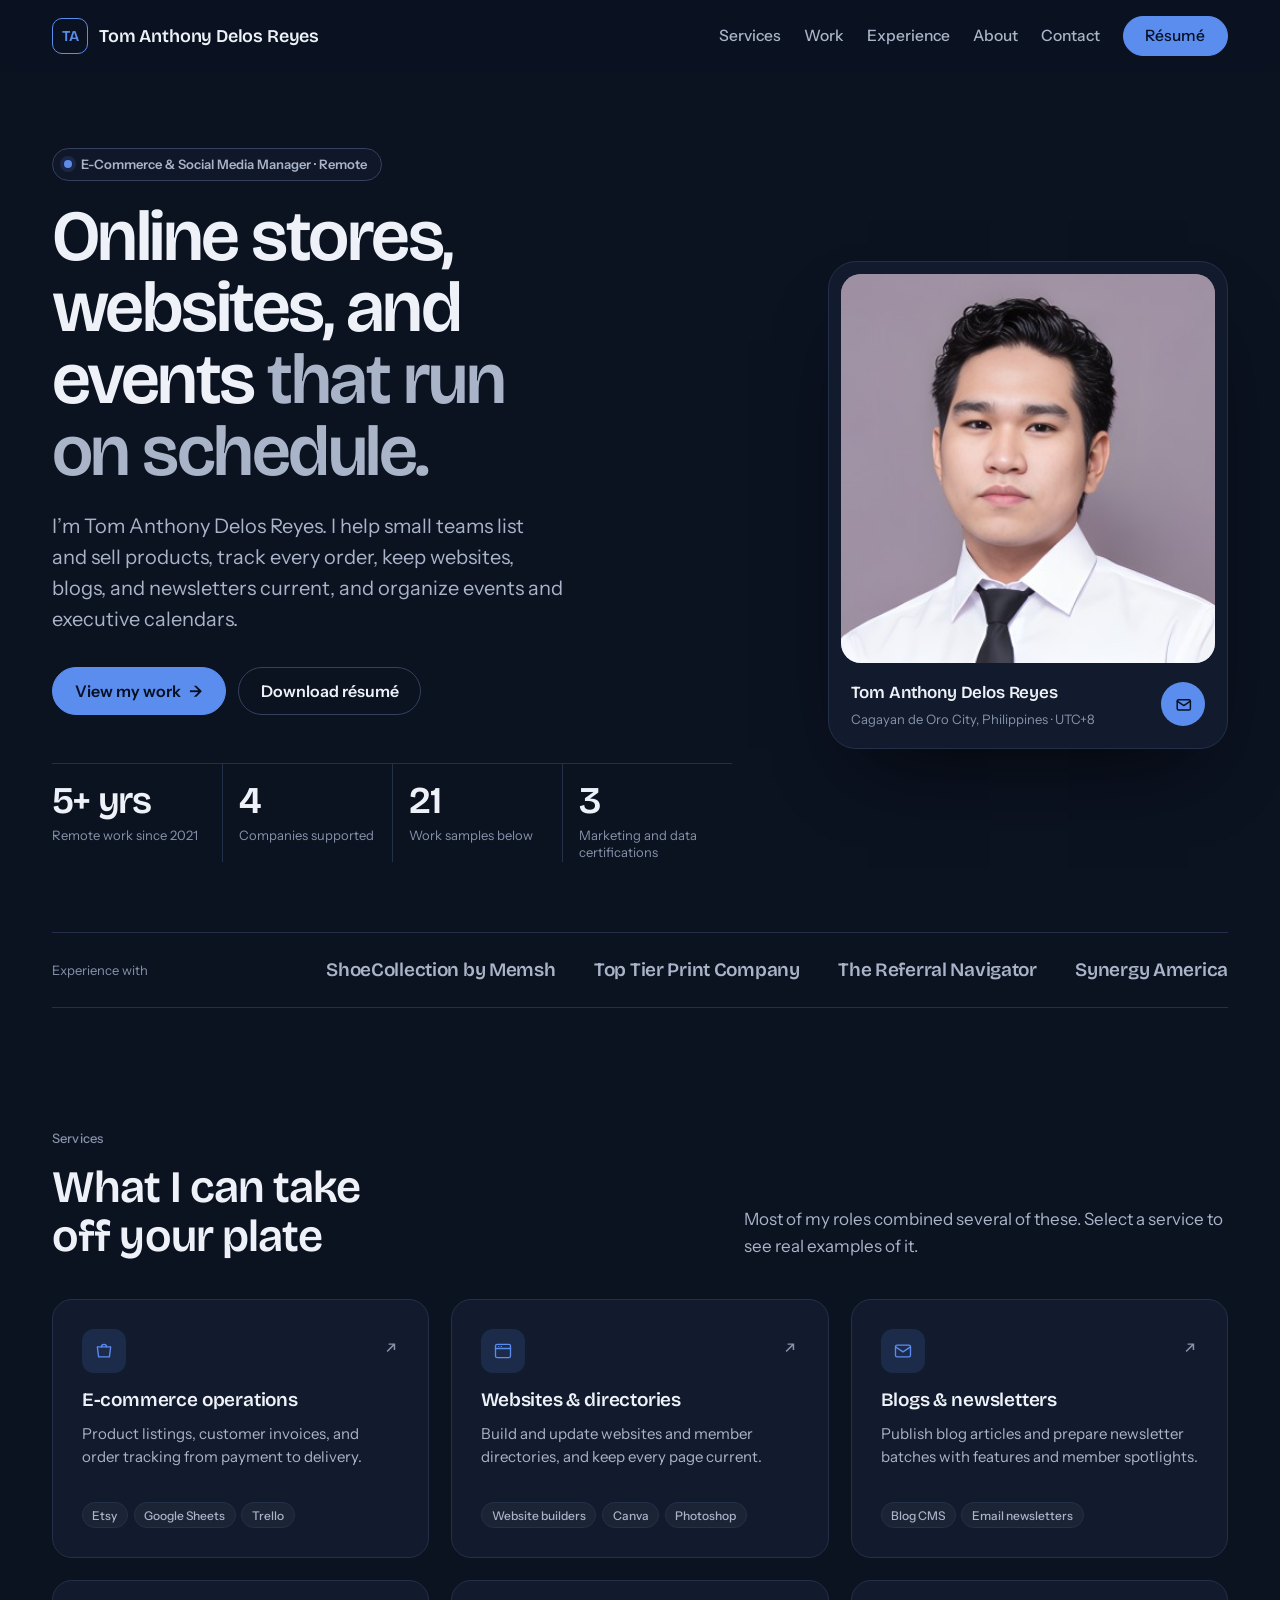
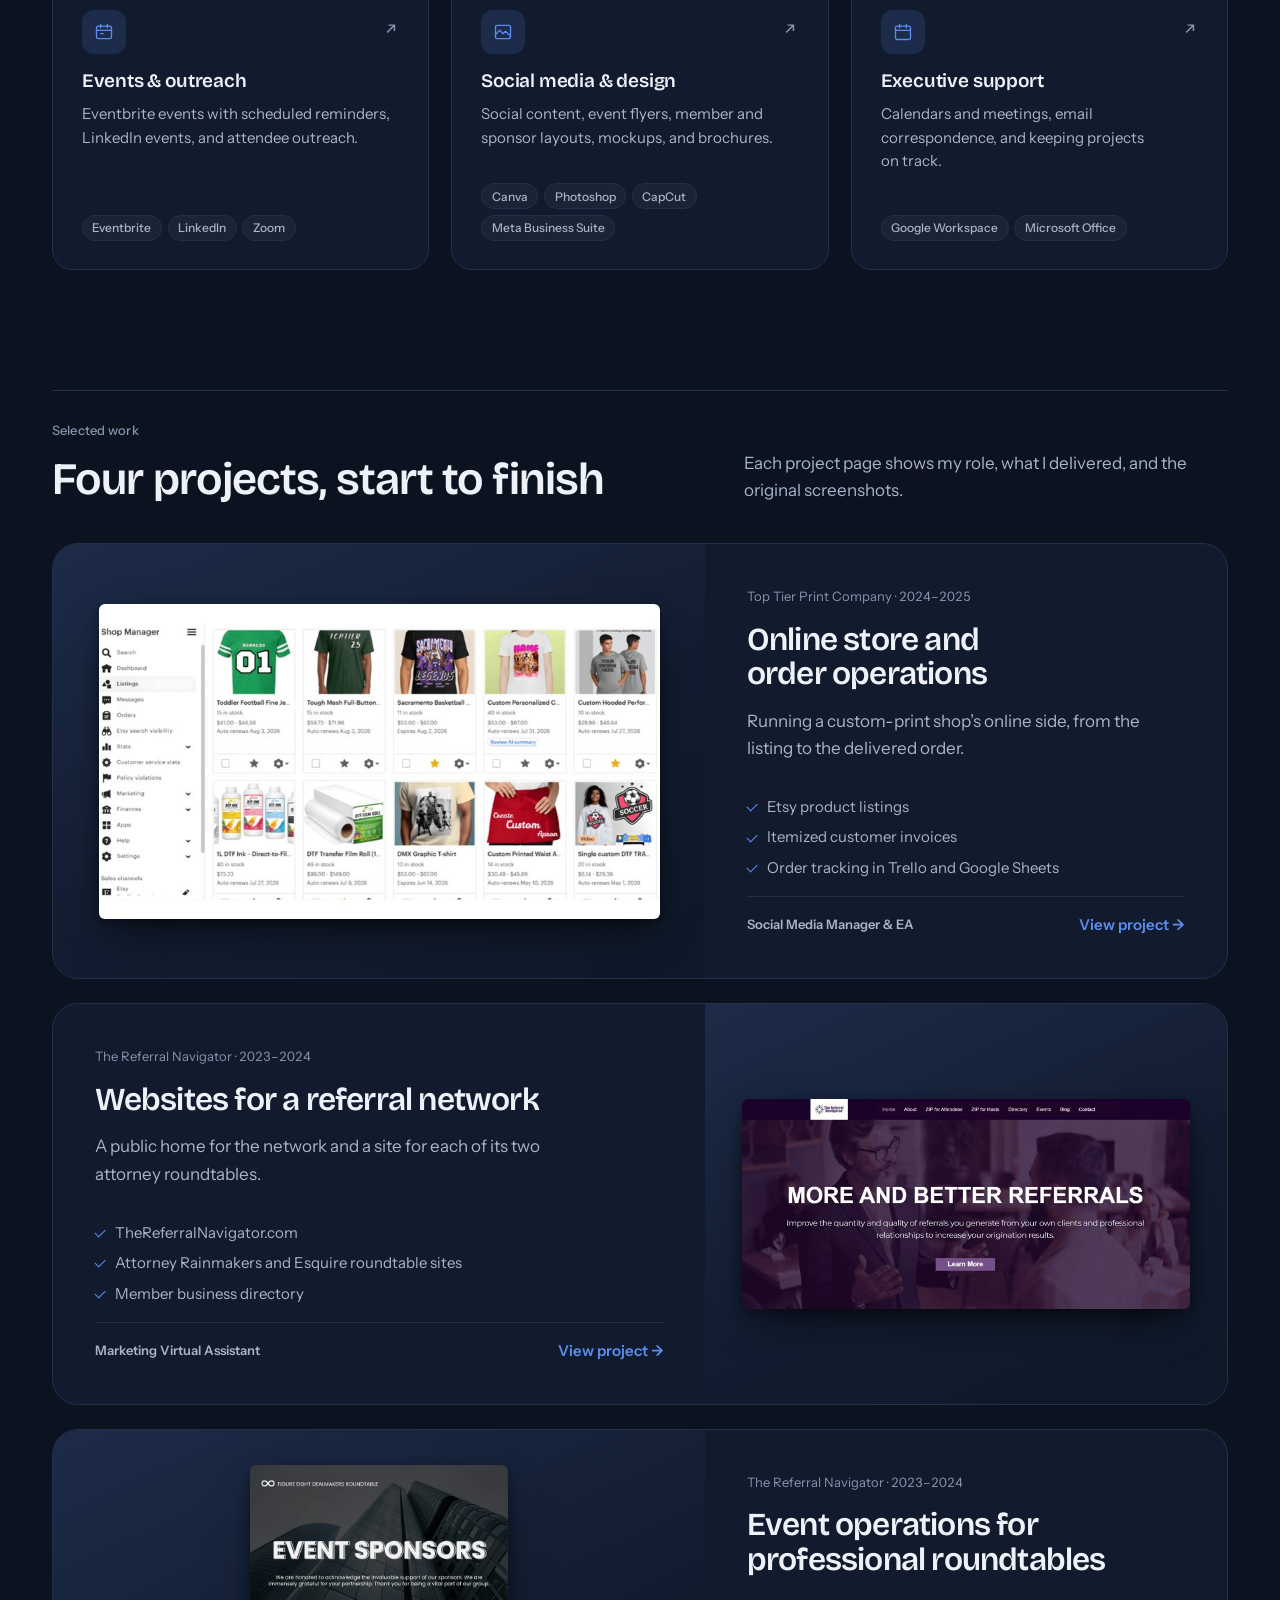
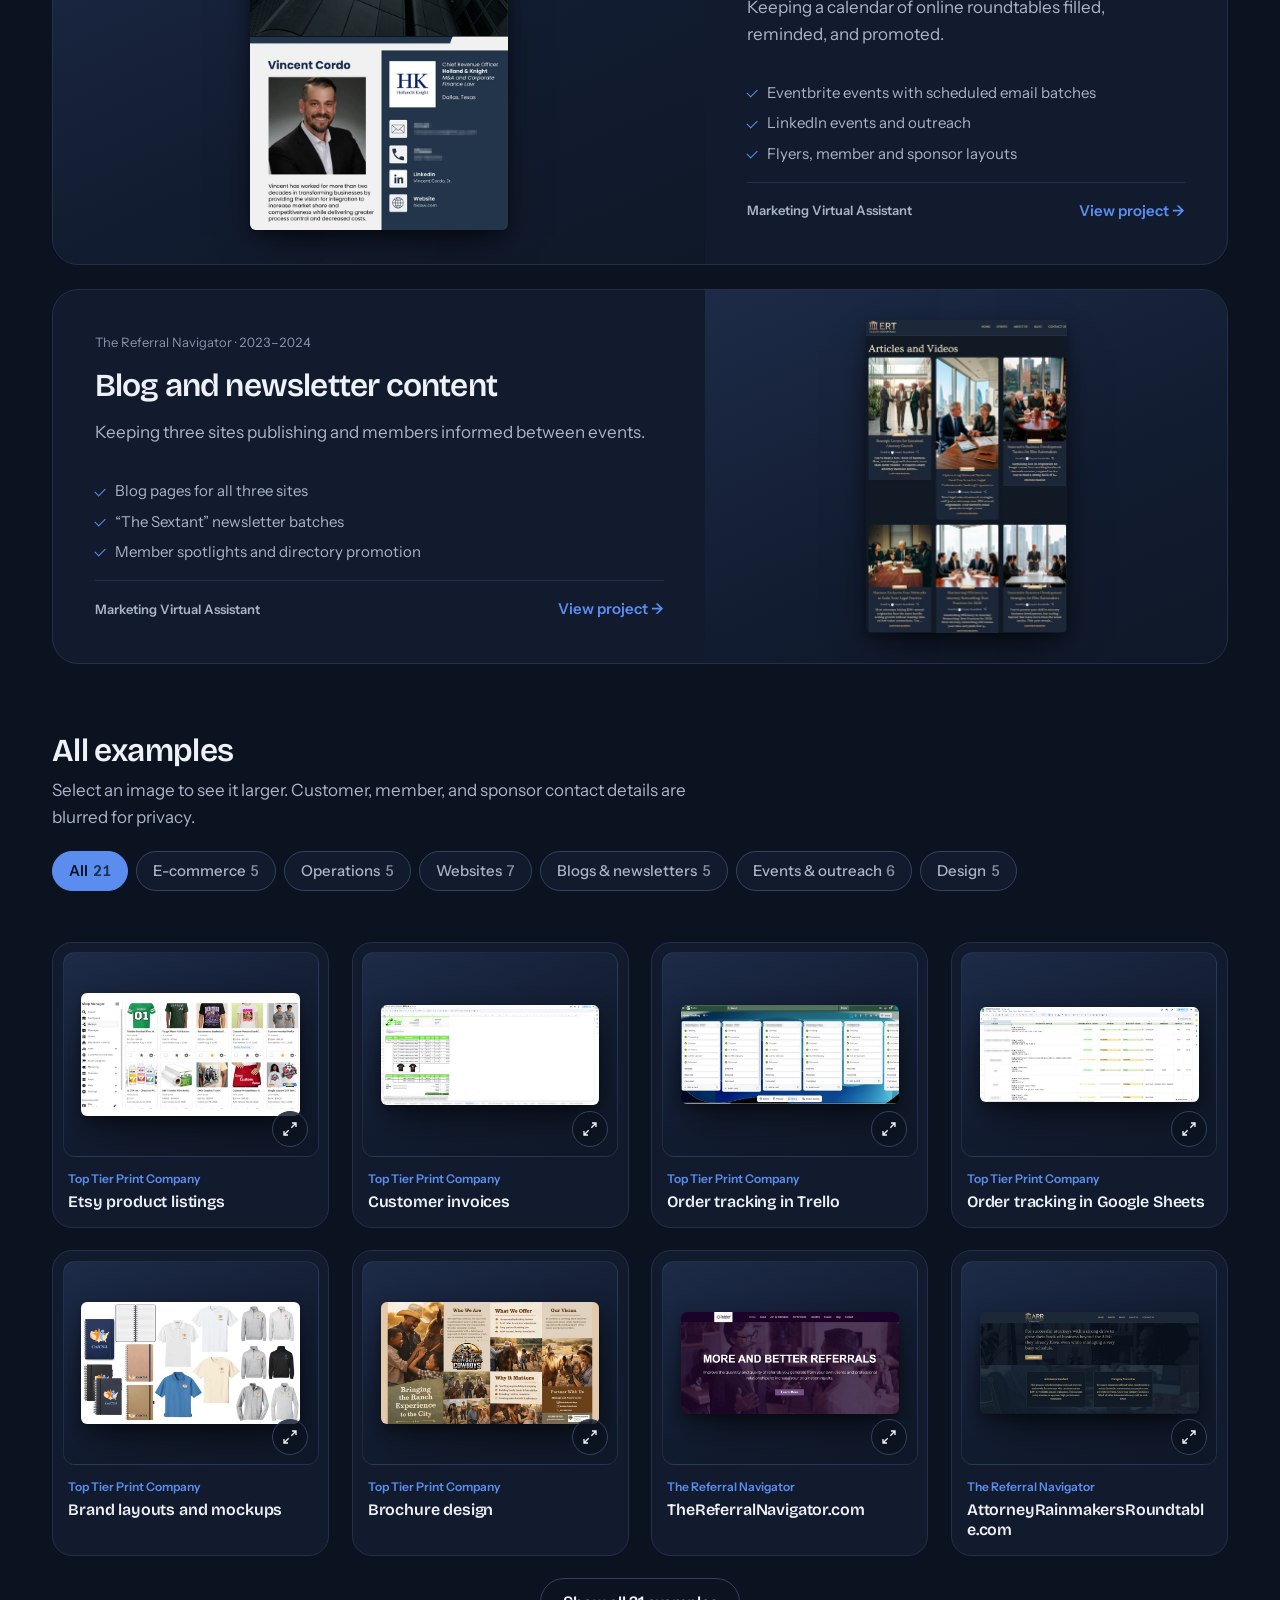
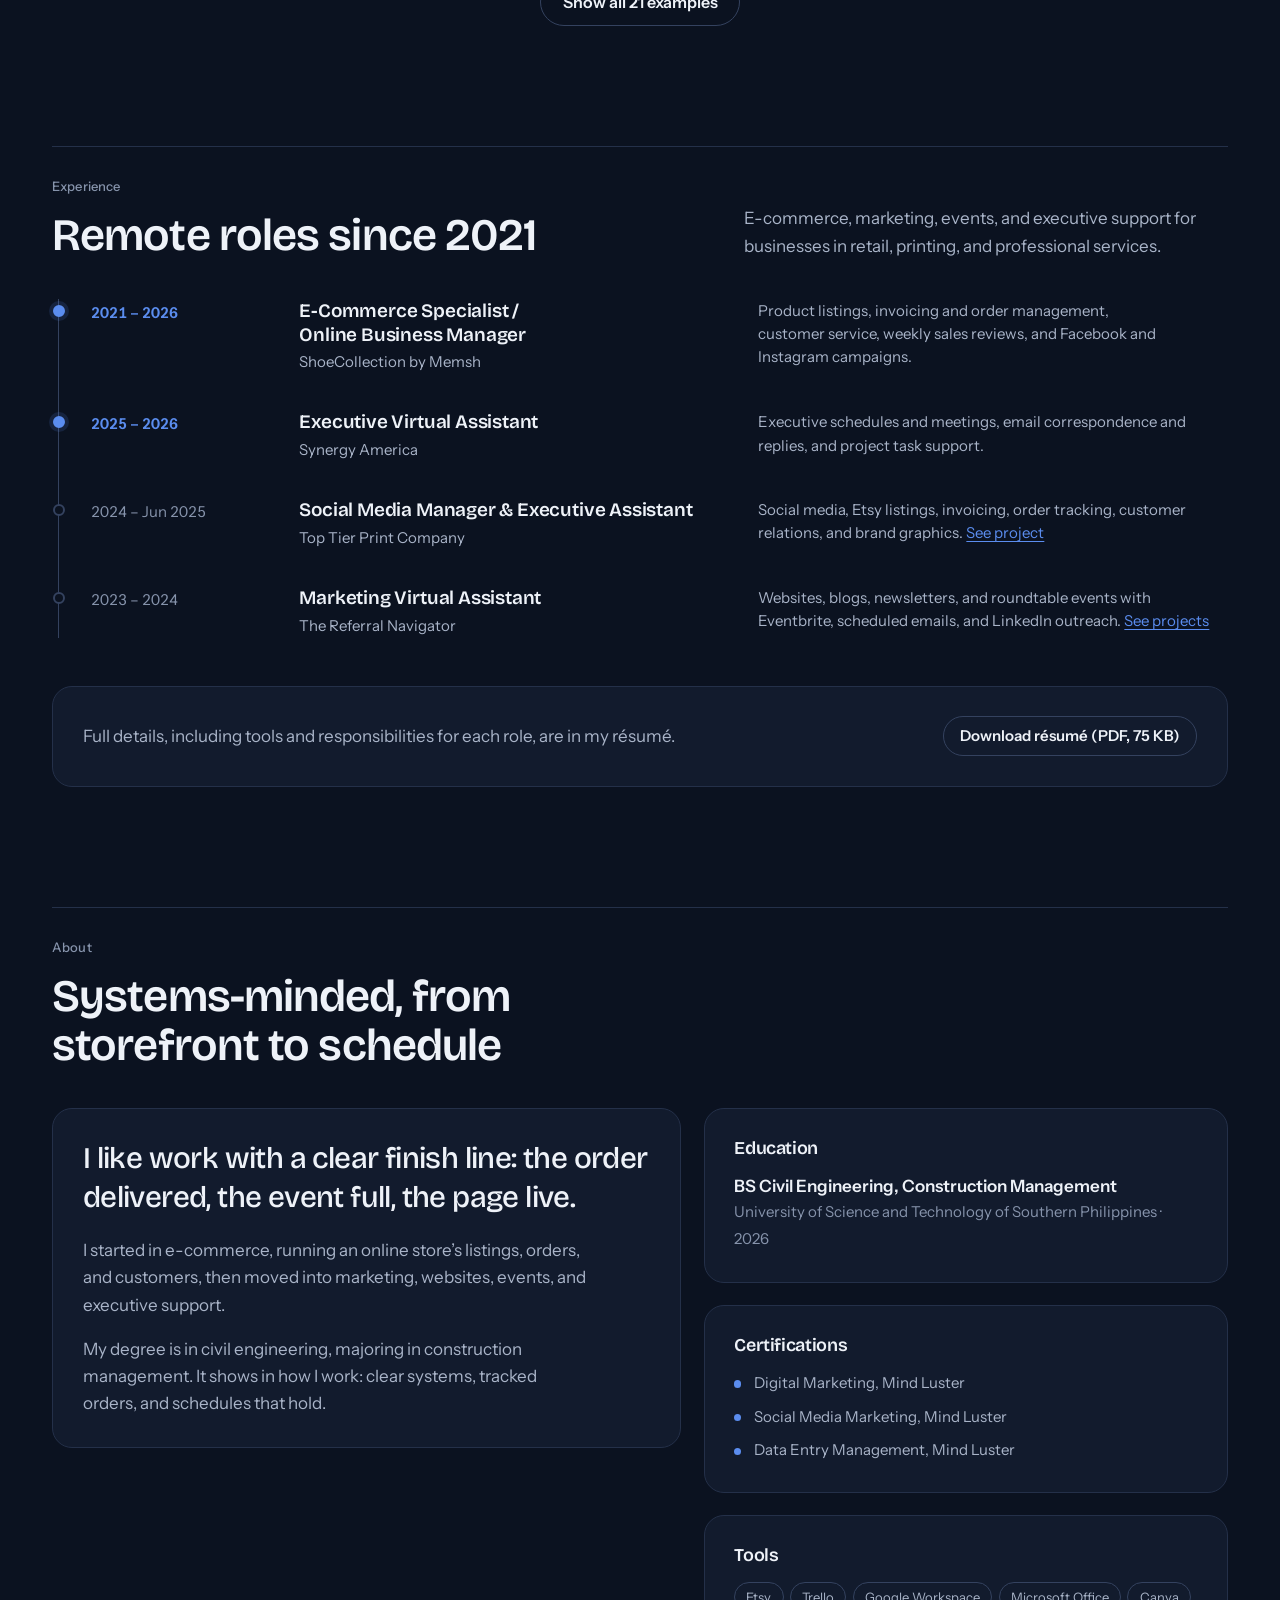
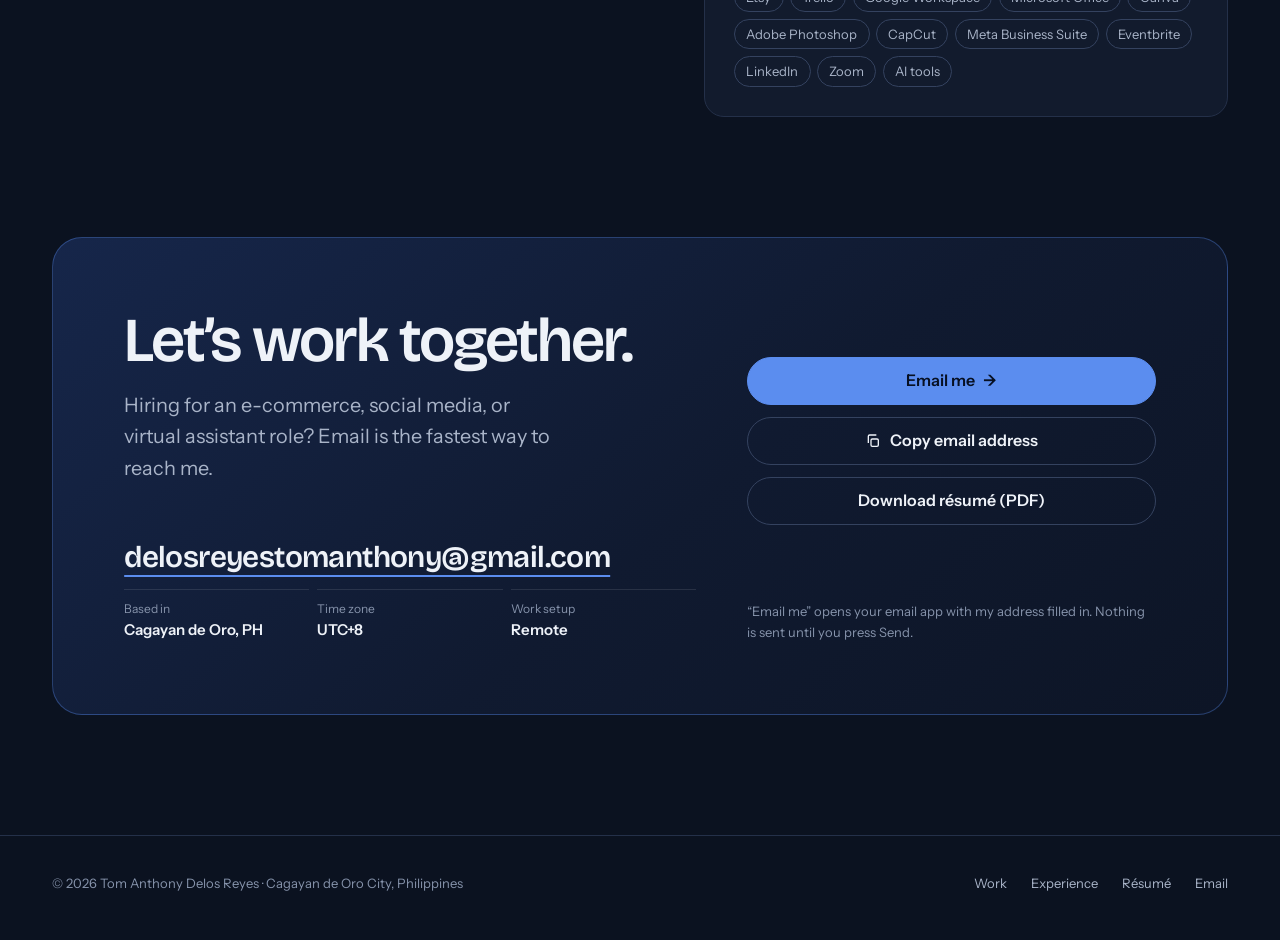
==== commit e5779e4e: "Design v2: editorial hero, screenshot stages, feature rows, timeline, contact band Co-Authored-By: C" ====
--- a/index.html
+++ b/index.html
@@ -22,7 +22,7 @@
   <link rel="preconnect" href="https://fonts.googleapis.com">
   <link rel="preconnect" href="https://fonts.gstatic.com" crossorigin>
   <link rel="stylesheet" href="https://fonts.googleapis.com/css2?family=Bricolage+Grotesque:opsz,wght@12..96,500..600&family=Instrument+Sans:wght@400..600&display=swap">
-  <link rel="stylesheet" href="assets/css/site.css?v=1">
+  <link rel="stylesheet" href="assets/css/site.css?v=2">
   <link rel="preload" as="image" href="assets/img/portrait-368.jpg">
   <script>document.documentElement.classList.add('js')</script>
   <script type="application/ld+json">
@@ -61,30 +61,34 @@
 
   <main id="main">
     <!-- ───────── HERO ───────── -->
-    <section class="hero" id="top" aria-labelledby="hero-title">
-      <div class="wrap">
-        <div class="hero-panel">
-          <div class="hero-copy">
-            <span class="label">E-Commerce &amp; Social Media Manager</span>
-            <h1 id="hero-title">Online stores, websites, and events that run on schedule.</h1>
+    <section class="hero2" id="top" aria-labelledby="hero-title">
+      <div class="wrap">
+        <div class="hero2-grid">
+          <div>
+            <span class="pill">E-Commerce &amp; Social Media Manager · Remote</span>
+            <h1 id="hero-title">Online stores, websites, and events <span class="soft">that run on schedule.</span></h1>
             <p class="hero-lead">I’m Tom Anthony Delos Reyes. I help small teams list and sell products, track every order, keep websites, blogs, and newsletters current, and organize events and executive calendars.</p>
             <div class="hero-actions">
               <a class="btn btn--accent" href="#work">View my work <span class="arrow" aria-hidden="true">→</span></a>
-              <a class="btn" href="mailto:delosreyestomanthony@gmail.com">Email me</a>
-            </div>
-            <p class="hero-meta">
-              <span>Remote from Cagayan de Oro City, Philippines</span>
-              <span>Remote roles since 2021</span>
-              <a href="assets/files/Tom-Anthony-Delos-Reyes-Resume.pdf" download>Résumé (PDF, 75 KB)</a>
-            </p>
-          </div>
-          <figure class="hero-photo">
-            <img src="assets/img/portrait-368.jpg" width="368" height="356" alt="Tom Anthony Delos Reyes in a white shirt and black tie against a muted mauve background." fetchpriority="high">
-            <figcaption><strong>Tom Anthony Delos Reyes</strong>Cagayan de Oro City, Philippines</figcaption>
+              <a class="btn" href="assets/files/Tom-Anthony-Delos-Reyes-Resume.pdf" download>Download résumé <span class="visually-hidden">(PDF, 75 KB)</span></a>
+            </div>
+            <dl class="stats">
+              <div class="stat"><dt class="visually-hidden">Remote experience</dt><dd><b>5+ yrs</b><span>Remote work since 2021</span></dd></div>
+              <div class="stat"><dt class="visually-hidden">Companies</dt><dd><b>4</b><span>Companies supported</span></dd></div>
+              <div class="stat"><dt class="visually-hidden">Work samples</dt><dd><b>21</b><span>Work samples below</span></dd></div>
+              <div class="stat"><dt class="visually-hidden">Certifications</dt><dd><b>3</b><span>Marketing and data certifications</span></dd></div>
+            </dl>
+          </div>
+          <figure class="profile">
+            <div class="profile-photo"><img src="assets/img/portrait-368.jpg" width="368" height="356" alt="Tom Anthony Delos Reyes in a white shirt and black tie against a muted mauve background." fetchpriority="high"></div>
+            <figcaption>
+              <div><strong>Tom Anthony Delos Reyes</strong><span>Cagayan de Oro City, Philippines · UTC+8</span></div>
+              <a class="icon-link" href="mailto:delosreyestomanthony@gmail.com" aria-label="Email Tom Anthony"><svg viewBox="0 0 24 24" fill="none" stroke="currentColor" stroke-width="2" stroke-linecap="round" stroke-linejoin="round" aria-hidden="true"><rect x="3" y="5" width="18" height="14" rx="2"/><path d="M3 7l9 6 9-6"/></svg></a>
+            </figcaption>
           </figure>
         </div>
 
-        <div class="card trust">
+        <div class="clients">
           <p>Experience with</p>
           <ul>
             <li>ShoeCollection by Memsh</li>
@@ -101,67 +105,47 @@
       <div class="wrap">
         <div class="section-head">
           <div>
-            <span class="label">Services</span>
+            <span class="section-index">Services</span>
             <h2 id="services-title">What I can take off your plate</h2>
           </div>
-          <p>Most of my roles have combined several of these. Each card links to real examples in the collection below.</p>
-        </div>
-        <div class="services-grid">
-          <article class="card service">
-            <span class="service-icon" aria-hidden="true"><svg viewBox="0 0 24 24" fill="none" stroke="currentColor" stroke-width="1.6" stroke-linecap="round" stroke-linejoin="round"><path d="M4 7h16l-1.5 12h-13z"/><path d="M9 7a3 3 0 016 0"/></svg></span>
-            <h3>E-commerce support</h3>
-            <p>Create product listings, prepare customer invoices, and run the online store day to day.</p>
-            <p class="tools">Etsy · Google Sheets · Canva</p>
-            <a class="text-link" href="#collection" data-show-filter="ecommerce">See examples <span class="arrow" aria-hidden="true">→</span></a>
-          </article>
-          <article class="card service">
-            <span class="service-icon" aria-hidden="true"><svg viewBox="0 0 24 24" fill="none" stroke="currentColor" stroke-width="1.6" stroke-linecap="round" stroke-linejoin="round"><path d="M4 6h16M4 12h16M4 18h10"/><circle cx="19" cy="18" r="2"/></svg></span>
-            <h3>Order tracking &amp; operations</h3>
-            <p>Track every order from confirmation and payment through shipping and delivery.</p>
-            <p class="tools">Trello · Google Sheets · Google Workspace</p>
-            <a class="text-link" href="#collection" data-show-filter="ops">See examples <span class="arrow" aria-hidden="true">→</span></a>
-          </article>
-          <article class="card service">
-            <span class="service-icon" aria-hidden="true"><svg viewBox="0 0 24 24" fill="none" stroke="currentColor" stroke-width="1.6" stroke-linecap="round" stroke-linejoin="round"><rect x="3" y="4" width="18" height="16" rx="2"/><path d="M3 9h18M7 6.5h.01M10 6.5h.01"/></svg></span>
-            <h3>Website design &amp; updates</h3>
-            <p>Build and update websites, member directories, and blog pages, and keep content current.</p>
-            <p class="tools">Website builders · Canva · Adobe Photoshop</p>
-            <a class="text-link" href="#collection" data-show-filter="web">See examples <span class="arrow" aria-hidden="true">→</span></a>
-          </article>
-          <article class="card service">
-            <span class="service-icon" aria-hidden="true"><svg viewBox="0 0 24 24" fill="none" stroke="currentColor" stroke-width="1.6" stroke-linecap="round" stroke-linejoin="round"><rect x="3" y="5" width="18" height="14" rx="2"/><path d="M3 7l9 6 9-6"/></svg></span>
-            <h3>Blogs &amp; newsletters</h3>
-            <p>Publish blog articles and prepare newsletter batches with features, highlights, and links back to the site.</p>
-            <p class="tools">Blog CMS · Email newsletters · Canva</p>
-            <a class="text-link" href="#collection" data-show-filter="content">See examples <span class="arrow" aria-hidden="true">→</span></a>
-          </article>
-          <article class="card service">
-            <span class="service-icon" aria-hidden="true"><svg viewBox="0 0 24 24" fill="none" stroke="currentColor" stroke-width="1.6" stroke-linecap="round" stroke-linejoin="round"><rect x="3" y="5" width="18" height="15" rx="2"/><path d="M8 3v4M16 3v4M3 10h18M8 14h3"/></svg></span>
-            <h3>Events &amp; outreach</h3>
-            <p>Set up Eventbrite events with scheduled reminders, create LinkedIn events, and invite attendees.</p>
-            <p class="tools">Eventbrite · LinkedIn · Zoom</p>
-            <a class="text-link" href="#collection" data-show-filter="events">See examples <span class="arrow" aria-hidden="true">→</span></a>
-          </article>
-          <article class="card service">
-            <span class="service-icon" aria-hidden="true"><svg viewBox="0 0 24 24" fill="none" stroke="currentColor" stroke-width="1.6" stroke-linecap="round" stroke-linejoin="round"><rect x="3" y="4" width="18" height="16" rx="2"/><path d="M3 15l5-5 4 4 3-3 6 6"/></svg></span>
-            <h3>Social media &amp; graphics</h3>
-            <p>Create social content, event flyers, member and sponsor layouts, mockups, and brochures.</p>
-            <p class="tools">Canva · Adobe Photoshop · CapCut · Meta Business Suite</p>
-            <a class="text-link" href="#collection" data-show-filter="creative">See examples <span class="arrow" aria-hidden="true">→</span></a>
-          </article>
-          <article class="card service">
-            <span class="service-icon" aria-hidden="true"><svg viewBox="0 0 24 24" fill="none" stroke="currentColor" stroke-width="1.6" stroke-linecap="round" stroke-linejoin="round"><rect x="3" y="5" width="18" height="16" rx="2"/><path d="M3 10h18M8 3v4M16 3v4"/></svg></span>
-            <h3>Executive &amp; admin support</h3>
-            <p>Coordinate schedules and meetings, manage email correspondence, and keep projects on track.</p>
-            <p class="tools">Google Workspace · Microsoft Office · AI tools</p>
-            <a class="text-link" href="#experience">See experience <span class="arrow" aria-hidden="true">→</span></a>
-          </article>
-          <article class="card service service--cta">
-            <div>
-              <h3>Need a mix of these?</h3>
-              <p style="margin-top:0.75rem">Tell me what’s on your list, and I’ll reply with how I’d handle it.</p>
-            </div>
-            <a class="btn" href="mailto:delosreyestomanthony@gmail.com?subject=Working%20together">Email me <span class="arrow" aria-hidden="true">→</span></a>
+          <p>Most of my roles combined several of these. Select a service to see real examples of it.</p>
+        </div>
+        <div class="services-grid v2">
+          <article class="card service v2 reveal">
+            <div class="service-top"><span class="service-icon" aria-hidden="true"><svg viewBox="0 0 24 24" fill="none" stroke="currentColor" stroke-width="1.6" stroke-linecap="round" stroke-linejoin="round"><path d="M4 7h16l-1.5 12h-13z"/><path d="M9 7a3 3 0 016 0"/></svg></span><span class="go" aria-hidden="true"><svg viewBox="0 0 24 24" fill="none" stroke="currentColor" stroke-width="2"><path d="M7 17L17 7M9 7h8v8"/></svg></span></div>
+            <h3><a href="#collection" data-show-filter="ecommerce">E-commerce operations</a></h3>
+            <p>Product listings, customer invoices, and order tracking from payment to delivery.</p>
+            <ul class="chips"><li>Etsy</li><li>Google Sheets</li><li>Trello</li></ul>
+          </article>
+          <article class="card service v2 reveal">
+            <div class="service-top"><span class="service-icon" aria-hidden="true"><svg viewBox="0 0 24 24" fill="none" stroke="currentColor" stroke-width="1.6" stroke-linecap="round" stroke-linejoin="round"><rect x="3" y="4" width="18" height="16" rx="2"/><path d="M3 9h18M7 6.5h.01M10 6.5h.01"/></svg></span><span class="go" aria-hidden="true"><svg viewBox="0 0 24 24" fill="none" stroke="currentColor" stroke-width="2"><path d="M7 17L17 7M9 7h8v8"/></svg></span></div>
+            <h3><a href="#collection" data-show-filter="web">Websites &amp; directories</a></h3>
+            <p>Build and update websites and member directories, and keep every page current.</p>
+            <ul class="chips"><li>Website builders</li><li>Canva</li><li>Photoshop</li></ul>
+          </article>
+          <article class="card service v2 reveal">
+            <div class="service-top"><span class="service-icon" aria-hidden="true"><svg viewBox="0 0 24 24" fill="none" stroke="currentColor" stroke-width="1.6" stroke-linecap="round" stroke-linejoin="round"><rect x="3" y="5" width="18" height="14" rx="2"/><path d="M3 7l9 6 9-6"/></svg></span><span class="go" aria-hidden="true"><svg viewBox="0 0 24 24" fill="none" stroke="currentColor" stroke-width="2"><path d="M7 17L17 7M9 7h8v8"/></svg></span></div>
+            <h3><a href="#collection" data-show-filter="content">Blogs &amp; newsletters</a></h3>
+            <p>Publish blog articles and prepare newsletter batches with features and member spotlights.</p>
+            <ul class="chips"><li>Blog CMS</li><li>Email newsletters</li></ul>
+          </article>
+          <article class="card service v2 reveal">
+            <div class="service-top"><span class="service-icon" aria-hidden="true"><svg viewBox="0 0 24 24" fill="none" stroke="currentColor" stroke-width="1.6" stroke-linecap="round" stroke-linejoin="round"><rect x="3" y="5" width="18" height="15" rx="2"/><path d="M8 3v4M16 3v4M3 10h18M8 14h3"/></svg></span><span class="go" aria-hidden="true"><svg viewBox="0 0 24 24" fill="none" stroke="currentColor" stroke-width="2"><path d="M7 17L17 7M9 7h8v8"/></svg></span></div>
+            <h3><a href="#collection" data-show-filter="events">Events &amp; outreach</a></h3>
+            <p>Eventbrite events with scheduled reminders, LinkedIn events, and attendee outreach.</p>
+            <ul class="chips"><li>Eventbrite</li><li>LinkedIn</li><li>Zoom</li></ul>
+          </article>
+          <article class="card service v2 reveal">
+            <div class="service-top"><span class="service-icon" aria-hidden="true"><svg viewBox="0 0 24 24" fill="none" stroke="currentColor" stroke-width="1.6" stroke-linecap="round" stroke-linejoin="round"><rect x="3" y="4" width="18" height="16" rx="2"/><path d="M3 15l5-5 4 4 3-3 6 6"/></svg></span><span class="go" aria-hidden="true"><svg viewBox="0 0 24 24" fill="none" stroke="currentColor" stroke-width="2"><path d="M7 17L17 7M9 7h8v8"/></svg></span></div>
+            <h3><a href="#collection" data-show-filter="creative">Social media &amp; design</a></h3>
+            <p>Social content, event flyers, member and sponsor layouts, mockups, and brochures.</p>
+            <ul class="chips"><li>Canva</li><li>Photoshop</li><li>CapCut</li><li>Meta Business Suite</li></ul>
+          </article>
+          <article class="card service v2 reveal">
+            <div class="service-top"><span class="service-icon" aria-hidden="true"><svg viewBox="0 0 24 24" fill="none" stroke="currentColor" stroke-width="1.6" stroke-linecap="round" stroke-linejoin="round"><rect x="3" y="5" width="18" height="16" rx="2"/><path d="M3 10h18M8 3v4M16 3v4"/></svg></span><span class="go" aria-hidden="true"><svg viewBox="0 0 24 24" fill="none" stroke="currentColor" stroke-width="2"><path d="M7 17L17 7M9 7h8v8"/></svg></span></div>
+            <h3><a href="#experience">Executive support</a></h3>
+            <p>Calendars and meetings, email correspondence, and keeping projects on track.</p>
+            <ul class="chips"><li>Google Workspace</li><li>Microsoft Office</li></ul>
           </article>
         </div>
       </div>
@@ -172,47 +156,51 @@
       <div class="wrap">
         <div class="section-head">
           <div>
-            <span class="label">Selected work</span>
-            <h2 id="work-title">Projects across e-commerce, web, content, and events</h2>
-          </div>
-          <p>Four project write-ups with my role and deliverables, then every example in one filterable collection.</p>
-        </div>
-
-        <div class="featured-grid">
-          <article class="card project-card">
-            <div class="frame frame--fit"><img src="assets/img/shop-etsy-800.jpg" srcset="assets/img/shop-etsy-800.jpg 800w, assets/img/shop-etsy-1280.jpg 1280w" sizes="(max-width: 760px) 92vw, 600px" width="800" height="450" alt="Etsy Shop Manager listing grid with custom T-shirts and jerseys." loading="lazy"></div>
-            <div class="project-body">
-              <div class="project-meta"><span class="tag tag--accent">E-commerce</span><span class="tag">Operations</span><span class="tag">Design</span></div>
+            <span class="section-index">Selected work</span>
+            <h2 id="work-title">Four projects, start to finish</h2>
+          </div>
+          <p>Each project page shows my role, what I delivered, and the original screenshots.</p>
+        </div>
+
+        <div class="features">
+          <article class="card feature reveal">
+            <div class="feature-media"><div class="frame"><img src="assets/img/shop-etsy-800.jpg" srcset="assets/img/shop-etsy-800.jpg 800w, assets/img/shop-etsy-1280.jpg 1280w" sizes="(max-width: 860px) 80vw, 640px" width="800" height="450" alt="Etsy Shop Manager listing grid with custom T-shirts and jerseys." loading="lazy"></div></div>
+            <div class="feature-body">
+              <span class="num">Top Tier Print Company · 2024–2025</span>
               <h3><a href="work/top-tier-print.html">Online store and order operations</a></h3>
-              <p>Etsy listings, customer invoices, and order tracking in Trello and Google Sheets, plus brand mockups and a brochure.</p>
-              <p class="project-role"><span><b>Social Media Manager &amp; EA</b> · 2024–2025</span><span class="go">View project <span class="arrow" aria-hidden="true">→</span></span></p>
-            </div>
-          </article>
-          <article class="card project-card">
-            <div class="frame frame--fit"><img src="assets/img/web-referral-navigator-800.jpg" srcset="assets/img/web-referral-navigator-800.jpg 800w, assets/img/web-referral-navigator-1347.jpg 1347w" sizes="(max-width: 760px) 92vw, 600px" width="800" height="374" alt="TheReferralNavigator.com home page with a purple-tinted photo and the headline “More and better referrals.”" loading="lazy"></div>
-            <div class="project-body">
-              <div class="project-meta"><span class="tag tag--accent">Websites</span><span class="tag">Directory</span></div>
+              <p>Running a custom-print shop’s online side, from the listing to the delivered order.</p>
+              <ul class="deliv"><li>Etsy product listings</li><li>Itemized customer invoices</li><li>Order tracking in Trello and Google Sheets</li></ul>
+              <p class="feature-foot"><span><b>Social Media Manager &amp; EA</b></span><span class="go">View project <span class="arrow" aria-hidden="true">→</span></span></p>
+            </div>
+          </article>
+          <article class="card feature reveal">
+            <div class="feature-media"><div class="frame"><img src="assets/img/web-referral-navigator-800.jpg" srcset="assets/img/web-referral-navigator-800.jpg 800w, assets/img/web-referral-navigator-1347.jpg 1347w" sizes="(max-width: 860px) 80vw, 640px" width="800" height="374" alt="TheReferralNavigator.com home page with a purple-tinted photo and the headline “More and better referrals.”" loading="lazy"></div></div>
+            <div class="feature-body">
+              <span class="num">The Referral Navigator · 2023–2024</span>
               <h3><a href="work/referral-network.html">Websites for a referral network</a></h3>
-              <p>Three websites and a member directory for The Referral Navigator and two attorney roundtables.</p>
-              <p class="project-role"><span><b>Marketing Virtual Assistant</b> · 2023–2024</span><span class="go">View project <span class="arrow" aria-hidden="true">→</span></span></p>
-            </div>
-          </article>
-          <article class="card project-card">
-            <div class="frame"><img src="assets/img/event-sponsors-700.jpg" srcset="assets/img/event-sponsors-700.jpg 700w, assets/img/event-sponsors-1414.jpg 1414w" sizes="(max-width: 760px) 92vw, 600px" width="700" height="990" alt="Event Sponsors layout for the Figure Eight Dealmakers Roundtable, with a glass skyscraper header." loading="lazy"></div>
-            <div class="project-body">
-              <div class="project-meta"><span class="tag tag--accent">Events</span><span class="tag">Outreach</span><span class="tag">Design</span></div>
+              <p>A public home for the network and a site for each of its two attorney roundtables.</p>
+              <ul class="deliv"><li>TheReferralNavigator.com</li><li>Attorney Rainmakers and Esquire roundtable sites</li><li>Member business directory</li></ul>
+              <p class="feature-foot"><span><b>Marketing Virtual Assistant</b></span><span class="go">View project <span class="arrow" aria-hidden="true">→</span></span></p>
+            </div>
+          </article>
+          <article class="card feature reveal">
+            <div class="feature-media"><div class="frame"><img src="assets/img/event-sponsors-700.jpg" srcset="assets/img/event-sponsors-700.jpg 700w, assets/img/event-sponsors-1414.jpg 1414w" sizes="(max-width: 860px) 60vw, 360px" width="700" height="990" alt="Event Sponsors layout for the Figure Eight Dealmakers Roundtable, with a glass skyscraper header." loading="lazy"></div></div>
+            <div class="feature-body">
+              <span class="num">The Referral Navigator · 2023–2024</span>
               <h3><a href="work/roundtable-events.html">Event operations for professional roundtables</a></h3>
-              <p>Eventbrite setup, scheduled reminder emails, LinkedIn events and outreach, plus flyers and member and sponsor layouts.</p>
-              <p class="project-role"><span><b>Marketing Virtual Assistant</b> · 2023–2024</span><span class="go">View project <span class="arrow" aria-hidden="true">→</span></span></p>
-            </div>
-          </article>
-          <article class="card project-card">
-            <div class="frame frame--fit"><img src="assets/img/web-ert-blog-404.jpg" width="404" height="629" alt="Esquire Roundtable “Articles and Videos” page: a grid of article cards with photos of attorneys." loading="lazy"></div>
-            <div class="project-body">
-              <div class="project-meta"><span class="tag tag--accent">Blogs</span><span class="tag">Newsletters</span></div>
+              <p>Keeping a calendar of online roundtables filled, reminded, and promoted.</p>
+              <ul class="deliv"><li>Eventbrite events with scheduled email batches</li><li>LinkedIn events and outreach</li><li>Flyers, member and sponsor layouts</li></ul>
+              <p class="feature-foot"><span><b>Marketing Virtual Assistant</b></span><span class="go">View project <span class="arrow" aria-hidden="true">→</span></span></p>
+            </div>
+          </article>
+          <article class="card feature reveal">
+            <div class="feature-media"><div class="frame"><img src="assets/img/web-ert-blog-404.jpg" width="404" height="629" alt="Esquire Roundtable “Articles and Videos” page: a grid of article cards with photos of attorneys." loading="lazy"></div></div>
+            <div class="feature-body">
+              <span class="num">The Referral Navigator · 2023–2024</span>
               <h3><a href="work/blogs-newsletters.html">Blog and newsletter content</a></h3>
-              <p>Blog pages for the network and both roundtables, and batches of “The Sextant” newsletter.</p>
-              <p class="project-role"><span><b>Marketing Virtual Assistant</b> · 2023–2024</span><span class="go">View project <span class="arrow" aria-hidden="true">→</span></span></p>
+              <p>Keeping three sites publishing and members informed between events.</p>
+              <ul class="deliv"><li>Blog pages for all three sites</li><li>“The Sextant” newsletter batches</li><li>Member spotlights and directory promotion</li></ul>
+              <p class="feature-foot"><span><b>Marketing Virtual Assistant</b></span><span class="go">View project <span class="arrow" aria-hidden="true">→</span></span></p>
             </div>
           </article>
         </div>
@@ -234,90 +222,90 @@
           </div>
           <p class="filter-status" data-filter-status aria-live="polite"></p>
 
-          <ul class="collection-grid" data-collection data-gallery>
+          <ul class="collection-grid v2" data-collection data-gallery>
             <li class="card item" data-cat="ecommerce">
               <a class="frame" data-lightbox href="assets/img/shop-etsy-1280.jpg" data-title="Etsy product listings" data-caption="Product listings in Etsy Shop Manager."><img src="assets/img/shop-etsy-800.jpg" width="800" height="450" loading="lazy" alt="Etsy Shop Manager listing grid with custom T-shirts and jerseys."><span class="zoom-hint" aria-hidden="true"><svg viewBox="0 0 24 24" fill="none" stroke="currentColor" stroke-width="2"><path d="M15 3h6v6M9 21H3v-6M21 3l-7 7M3 21l7-7"/></svg></span></a>
-              <div class="item-body"><span class="item-client">Top Tier Print Company</span><h4>Etsy product listings</h4><p>Product listings with photos, titles, and pricing.</p><a class="text-link" href="work/top-tier-print.html">Project details <span class="arrow" aria-hidden="true">→</span></a></div>
+              <div class="item-body"><span class="item-client">Top Tier Print Company</span><h4><a href="work/top-tier-print.html">Etsy product listings</a></h4></div>
             </li>
             <li class="card item" data-cat="ecommerce ops">
               <a class="frame" data-lightbox href="assets/img/shop-invoice-1280.jpg" data-title="Customer invoices" data-caption="Invoice prepared in Google Sheets. Customer details and tab names are blurred for privacy."><img src="assets/img/shop-invoice-800.jpg" width="800" height="365" loading="lazy" alt="Top Tier Print Company invoice in Google Sheets with itemized T-shirt orders, sizes, prices, and balance due."><span class="zoom-hint" aria-hidden="true"><svg viewBox="0 0 24 24" fill="none" stroke="currentColor" stroke-width="2"><path d="M15 3h6v6M9 21H3v-6M21 3l-7 7M3 21l7-7"/></svg></span></a>
-              <div class="item-body"><span class="item-client">Top Tier Print Company</span><h4>Customer invoices</h4><p>Itemized invoices with sizes, colors, quantities, tax, and balance due.</p><a class="text-link" href="work/top-tier-print.html#invoices">Project details <span class="arrow" aria-hidden="true">→</span></a></div>
+              <div class="item-body"><span class="item-client">Top Tier Print Company</span><h4><a href="work/top-tier-print.html#invoices">Customer invoices</a></h4></div>
             </li>
             <li class="card item" data-cat="ops ecommerce">
               <a class="frame" data-lightbox href="assets/img/ops-trello-1280.jpg" data-title="Order tracking in Trello" data-caption="One list per order, from pending to delivered. Customer names are blurred for privacy."><img src="assets/img/ops-trello-800.jpg" width="800" height="361" loading="lazy" alt="Trello board titled Order Tracking, with one list per order and stages from Pending to Delivered."><span class="zoom-hint" aria-hidden="true"><svg viewBox="0 0 24 24" fill="none" stroke="currentColor" stroke-width="2"><path d="M15 3h6v6M9 21H3v-6M21 3l-7 7M3 21l7-7"/></svg></span></a>
-              <div class="item-body"><span class="item-client">Top Tier Print Company</span><h4>Order tracking in Trello</h4><p>Orders monitored from pending through shipping and delivery.</p><a class="text-link" href="work/top-tier-print.html#tracking">Project details <span class="arrow" aria-hidden="true">→</span></a></div>
+              <div class="item-body"><span class="item-client">Top Tier Print Company</span><h4><a href="work/top-tier-print.html#tracking">Order tracking in Trello</a></h4></div>
             </li>
             <li class="card item" data-cat="ops ecommerce">
               <a class="frame" data-lightbox href="assets/img/ops-sheets-1280.jpg" data-title="Order tracking in Google Sheets" data-caption="Order details, confirmation, payment, status, dates, and invoice numbers. Customer names are blurred for privacy."><img src="assets/img/ops-sheets-800.jpg" width="800" height="349" loading="lazy" alt="Google Sheets order tracker with columns for order description, confirmation, payment, status, dates, remarks, and invoice number."><span class="zoom-hint" aria-hidden="true"><svg viewBox="0 0 24 24" fill="none" stroke="currentColor" stroke-width="2"><path d="M15 3h6v6M9 21H3v-6M21 3l-7 7M3 21l7-7"/></svg></span></a>
-              <div class="item-body"><span class="item-client">Top Tier Print Company</span><h4>Order tracking in Google Sheets</h4><p>Confirmation, payment, and status for every order in one sheet.</p><a class="text-link" href="work/top-tier-print.html#tracking">Project details <span class="arrow" aria-hidden="true">→</span></a></div>
+              <div class="item-body"><span class="item-client">Top Tier Print Company</span><h4><a href="work/top-tier-print.html#tracking">Order tracking in Google Sheets</a></h4></div>
             </li>
             <li class="card item" data-cat="creative ecommerce">
               <a class="frame" data-lightbox href="assets/img/shop-mockups-1280.jpg" data-title="Brand layouts and mockups" data-caption="Merchandise mockups for Top Tier Print Company."><img src="assets/img/shop-mockups-800.jpg" width="800" height="450" loading="lazy" alt="Merchandise mockups: notebooks, polo shirts, T-shirts, and jackets carrying a logo."><span class="zoom-hint" aria-hidden="true"><svg viewBox="0 0 24 24" fill="none" stroke="currentColor" stroke-width="2"><path d="M15 3h6v6M9 21H3v-6M21 3l-7 7M3 21l7-7"/></svg></span></a>
-              <div class="item-body"><span class="item-client">Top Tier Print Company</span><h4>Brand layouts and mockups</h4><p>Merchandise mockups showing a logo on apparel and notebooks.</p><a class="text-link" href="work/top-tier-print.html#design">Project details <span class="arrow" aria-hidden="true">→</span></a></div>
+              <div class="item-body"><span class="item-client">Top Tier Print Company</span><h4><a href="work/top-tier-print.html#design">Brand layouts and mockups</a></h4></div>
             </li>
             <li class="card item" data-cat="creative">
               <a class="frame" data-lightbox href="assets/img/shop-brochure-1280.jpg" data-title="Brochure design" data-caption="Brochure design for Top Tier Print Company."><img src="assets/img/shop-brochure-800.jpg" width="800" height="450" loading="lazy" alt="Brochure spread with western-themed photos and sections titled Who We Are, What We Offer, and Our Vision."><span class="zoom-hint" aria-hidden="true"><svg viewBox="0 0 24 24" fill="none" stroke="currentColor" stroke-width="2"><path d="M15 3h6v6M9 21H3v-6M21 3l-7 7M3 21l7-7"/></svg></span></a>
-              <div class="item-body"><span class="item-client">Top Tier Print Company</span><h4>Brochure design</h4><p>Multi-panel brochure layout.</p><a class="text-link" href="work/top-tier-print.html#design">Project details <span class="arrow" aria-hidden="true">→</span></a></div>
+              <div class="item-body"><span class="item-client">Top Tier Print Company</span><h4><a href="work/top-tier-print.html#design">Brochure design</a></h4></div>
             </li>
             <li class="card item" data-cat="web">
               <a class="frame" data-lightbox href="assets/img/web-referral-navigator-1347.jpg" data-title="TheReferralNavigator.com" data-caption="Website for The Referral Navigator."><img src="assets/img/web-referral-navigator-800.jpg" width="800" height="374" loading="lazy" alt="TheReferralNavigator.com home page with the headline “More and better referrals.”"><span class="zoom-hint" aria-hidden="true"><svg viewBox="0 0 24 24" fill="none" stroke="currentColor" stroke-width="2"><path d="M15 3h6v6M9 21H3v-6M21 3l-7 7M3 21l7-7"/></svg></span></a>
-              <div class="item-body"><span class="item-client">The Referral Navigator</span><h4>TheReferralNavigator.com</h4><p>Website with pages for attendees, hosts, the directory, events, and the blog.</p><a class="text-link" href="work/referral-network.html">Project details <span class="arrow" aria-hidden="true">→</span></a></div>
+              <div class="item-body"><span class="item-client">The Referral Navigator</span><h4><a href="work/referral-network.html">TheReferralNavigator.com</a></h4></div>
             </li>
             <li class="card item" data-cat="web">
               <a class="frame" data-lightbox href="assets/img/web-attorney-rainmakers-1350.jpg" data-title="AttorneyRainmakersRoundtable.com" data-caption="Website for the Attorney Rainmakers Roundtable."><img src="assets/img/web-attorney-rainmakers-800.jpg" width="800" height="374" loading="lazy" alt="AttorneyRainmakersRoundtable.com: dark navy page describing the roundtable for attorneys."><span class="zoom-hint" aria-hidden="true"><svg viewBox="0 0 24 24" fill="none" stroke="currentColor" stroke-width="2"><path d="M15 3h6v6M9 21H3v-6M21 3l-7 7M3 21l7-7"/></svg></span></a>
-              <div class="item-body"><span class="item-client">The Referral Navigator</span><h4>AttorneyRainmakersRoundtable.com</h4><p>Website for an attorney roundtable.</p><a class="text-link" href="work/referral-network.html">Project details <span class="arrow" aria-hidden="true">→</span></a></div>
+              <div class="item-body"><span class="item-client">The Referral Navigator</span><h4><a href="work/referral-network.html">AttorneyRainmakersRoundtable.com</a></h4></div>
             </li>
             <li class="card item" data-cat="web">
               <a class="frame" data-lightbox href="assets/img/web-esquire-1349.jpg" data-title="EsquireRoundtable.com" data-caption="Website for the Esquire Roundtable."><img src="assets/img/web-esquire-800.jpg" width="800" height="374" loading="lazy" alt="EsquireRoundtable.com: dark navy page with a “Why attorneys should join” section."><span class="zoom-hint" aria-hidden="true"><svg viewBox="0 0 24 24" fill="none" stroke="currentColor" stroke-width="2"><path d="M15 3h6v6M9 21H3v-6M21 3l-7 7M3 21l7-7"/></svg></span></a>
-              <div class="item-body"><span class="item-client">The Referral Navigator</span><h4>EsquireRoundtable.com</h4><p>Website for a second attorney roundtable.</p><a class="text-link" href="work/referral-network.html">Project details <span class="arrow" aria-hidden="true">→</span></a></div>
+              <div class="item-body"><span class="item-client">The Referral Navigator</span><h4><a href="work/referral-network.html">EsquireRoundtable.com</a></h4></div>
             </li>
             <li class="card item" data-cat="web">
               <a class="frame" data-lightbox href="assets/img/web-directory-318.jpg" data-title="Business directory" data-caption="Member directory page. The original capture is 318 px wide."><img src="assets/img/web-directory-318.jpg" width="318" height="628" loading="lazy" alt="Business directory page: a grid of member headshots with names and contact icons."><span class="zoom-hint" aria-hidden="true"><svg viewBox="0 0 24 24" fill="none" stroke="currentColor" stroke-width="2"><path d="M15 3h6v6M9 21H3v-6M21 3l-7 7M3 21l7-7"/></svg></span></a>
-              <div class="item-body"><span class="item-client">The Referral Navigator</span><h4>Business directory</h4><p>Member directory with photos, names, and contact links.</p><a class="text-link" href="work/referral-network.html#directory">Project details <span class="arrow" aria-hidden="true">→</span></a></div>
+              <div class="item-body"><span class="item-client">The Referral Navigator</span><h4><a href="work/referral-network.html#directory">Business directory</a></h4></div>
             </li>
             <li class="card item" data-cat="content web">
               <a class="frame" data-lightbox href="assets/img/web-ert-blog-404.jpg" data-title="Esquire Roundtable articles page" data-caption="“Articles and Videos” page. The original capture is 404 px wide."><img src="assets/img/web-ert-blog-404.jpg" width="404" height="629" loading="lazy" alt="Esquire Roundtable “Articles and Videos” page: a grid of article cards with photos of attorneys."><span class="zoom-hint" aria-hidden="true"><svg viewBox="0 0 24 24" fill="none" stroke="currentColor" stroke-width="2"><path d="M15 3h6v6M9 21H3v-6M21 3l-7 7M3 21l7-7"/></svg></span></a>
-              <div class="item-body"><span class="item-client">Esquire Roundtable</span><h4>Articles and videos page</h4><p>Blog grid with an article card for each post.</p><a class="text-link" href="work/blogs-newsletters.html">Project details <span class="arrow" aria-hidden="true">→</span></a></div>
+              <div class="item-body"><span class="item-client">Esquire Roundtable</span><h4><a href="work/blogs-newsletters.html">Articles and videos page</a></h4></div>
             </li>
             <li class="card item" data-cat="content web">
               <a class="frame" data-lightbox href="assets/img/web-arr-blog-315.jpg" data-title="Attorney Rainmakers blog" data-caption="Blog grid for the Attorney Rainmakers Roundtable. The original capture is 315 px wide."><img src="assets/img/web-arr-blog-315.jpg" width="315" height="525" loading="lazy" alt="Attorney Rainmakers Roundtable blog: nine article cards with photos of attorneys and short excerpts."><span class="zoom-hint" aria-hidden="true"><svg viewBox="0 0 24 24" fill="none" stroke="currentColor" stroke-width="2"><path d="M15 3h6v6M9 21H3v-6M21 3l-7 7M3 21l7-7"/></svg></span></a>
-              <div class="item-body"><span class="item-client">Attorney Rainmakers Roundtable</span><h4>Roundtable blog</h4><p>Nine-article blog grid with a consistent card for each post.</p><a class="text-link" href="work/blogs-newsletters.html">Project details <span class="arrow" aria-hidden="true">→</span></a></div>
+              <div class="item-body"><span class="item-client">Attorney Rainmakers Roundtable</span><h4><a href="work/blogs-newsletters.html">Roundtable blog</a></h4></div>
             </li>
             <li class="card item" data-cat="content web">
               <a class="frame" data-lightbox href="assets/img/web-blog-315.jpg" data-title="Referral Navigator blog page" data-caption="Blog page. The original capture is 315 px wide."><img src="assets/img/web-blog-315.jpg" width="315" height="525" loading="lazy" alt="Blog page: a grid of article cards with photos and short excerpts."><span class="zoom-hint" aria-hidden="true"><svg viewBox="0 0 24 24" fill="none" stroke="currentColor" stroke-width="2"><path d="M15 3h6v6M9 21H3v-6M21 3l-7 7M3 21l7-7"/></svg></span></a>
-              <div class="item-body"><span class="item-client">The Referral Navigator</span><h4>Blog page</h4><p>Blog section with a consistent card layout for each article.</p><a class="text-link" href="work/blogs-newsletters.html">Project details <span class="arrow" aria-hidden="true">→</span></a></div>
+              <div class="item-body"><span class="item-client">The Referral Navigator</span><h4><a href="work/blogs-newsletters.html">Blog page</a></h4></div>
             </li>
             <li class="card item" data-cat="content">
               <a class="frame" data-lightbox href="assets/img/email-newsletter-149.jpg" data-title="The Sextant newsletter, part 1" data-caption="Top of a newsletter issue. The original capture is 149 px wide."><img src="assets/img/email-newsletter-149.jpg" width="149" height="604" loading="lazy" alt="Newsletter email with The Sextant header, a feature story, a blog highlight, and a podcast section."><span class="zoom-hint" aria-hidden="true"><svg viewBox="0 0 24 24" fill="none" stroke="currentColor" stroke-width="2"><path d="M15 3h6v6M9 21H3v-6M21 3l-7 7M3 21l7-7"/></svg></span></a>
-              <div class="item-body"><span class="item-client">The Referral Navigator</span><h4>Newsletter: features and blog</h4><p>Feature story, blog highlight, and podcast section.</p><a class="text-link" href="work/blogs-newsletters.html#newsletter">Project details <span class="arrow" aria-hidden="true">→</span></a></div>
+              <div class="item-body"><span class="item-client">The Referral Navigator</span><h4><a href="work/blogs-newsletters.html#newsletter">Newsletter: features and blog</a></h4></div>
             </li>
             <li class="card item" data-cat="content">
               <a class="frame" data-lightbox href="assets/img/email-newsletter-2-148.jpg" data-title="The Sextant newsletter, part 2" data-caption="Featured members and directory section of a newsletter issue. The original capture is 148 px wide."><img src="assets/img/email-newsletter-2-148.jpg" width="148" height="602" loading="lazy" alt="Newsletter section featuring two members with photos and firm logos, followed by a business directory promotion."><span class="zoom-hint" aria-hidden="true"><svg viewBox="0 0 24 24" fill="none" stroke="currentColor" stroke-width="2"><path d="M15 3h6v6M9 21H3v-6M21 3l-7 7M3 21l7-7"/></svg></span></a>
-              <div class="item-body"><span class="item-client">The Referral Navigator</span><h4>Newsletter: featured members</h4><p>Member spotlights and a directory promotion.</p><a class="text-link" href="work/blogs-newsletters.html#newsletter">Project details <span class="arrow" aria-hidden="true">→</span></a></div>
+              <div class="item-body"><span class="item-client">The Referral Navigator</span><h4><a href="work/blogs-newsletters.html#newsletter">Newsletter: featured members</a></h4></div>
             </li>
             <li class="card item" data-cat="events ops">
               <a class="frame" data-lightbox href="assets/img/event-eventbrite-list-1350.jpg" data-title="Eventbrite: past events" data-caption="Past roundtable events in Eventbrite, each with scheduled email batches."><img src="assets/img/event-eventbrite-list-800.jpg" width="800" height="375" loading="lazy" alt="Eventbrite list of past online roundtables: Esquire, Attorney Rainmakers, Figure Eight Dealmakers, and Trusted Professional Advisor."><span class="zoom-hint" aria-hidden="true"><svg viewBox="0 0 24 24" fill="none" stroke="currentColor" stroke-width="2"><path d="M15 3h6v6M9 21H3v-6M21 3l-7 7M3 21l7-7"/></svg></span></a>
-              <div class="item-body"><span class="item-client">The Referral Navigator</span><h4>Eventbrite events and email scheduling</h4><p>Recurring online events, each with batches of scheduled emails.</p><a class="text-link" href="work/roundtable-events.html">Project details <span class="arrow" aria-hidden="true">→</span></a></div>
+              <div class="item-body"><span class="item-client">The Referral Navigator</span><h4><a href="work/roundtable-events.html">Eventbrite events and email scheduling</a></h4></div>
             </li>
             <li class="card item" data-cat="events ops">
               <a class="frame" data-lightbox href="assets/img/event-eventbrite-upcoming-1354.jpg" data-title="Eventbrite: upcoming events" data-caption="Upcoming roundtable events on sale in Eventbrite."><img src="assets/img/event-eventbrite-upcoming-800.jpg" width="800" height="374" loading="lazy" alt="Eventbrite list of upcoming online events on sale, including Attorney Rainmakers, Esquire, and a Practice Management Roundtable."><span class="zoom-hint" aria-hidden="true"><svg viewBox="0 0 24 24" fill="none" stroke="currentColor" stroke-width="2"><path d="M15 3h6v6M9 21H3v-6M21 3l-7 7M3 21l7-7"/></svg></span></a>
-              <div class="item-body"><span class="item-client">The Referral Navigator</span><h4>Upcoming event schedule</h4><p>A rolling calendar of roundtables open for registration.</p><a class="text-link" href="work/roundtable-events.html">Project details <span class="arrow" aria-hidden="true">→</span></a></div>
+              <div class="item-body"><span class="item-client">The Referral Navigator</span><h4><a href="work/roundtable-events.html">Upcoming event schedule</a></h4></div>
             </li>
             <li class="card item" data-cat="events">
               <a class="frame" data-lightbox href="assets/img/event-linkedin-279.jpg" data-title="LinkedIn events and outreach" data-caption="Past roundtable events on LinkedIn. The original capture is 279 px wide."><img src="assets/img/event-linkedin-279.jpg" width="279" height="606" loading="lazy" alt="LinkedIn events list: past Esquire, Attorney Rainmakers, and Figure Eight Dealmakers roundtables with attendee counts."><span class="zoom-hint" aria-hidden="true"><svg viewBox="0 0 24 24" fill="none" stroke="currentColor" stroke-width="2"><path d="M15 3h6v6M9 21H3v-6M21 3l-7 7M3 21l7-7"/></svg></span></a>
-              <div class="item-body"><span class="item-client">The Referral Navigator</span><h4>LinkedIn events and outreach</h4><p>Events created on LinkedIn, with outreach to invite attendees.</p><a class="text-link" href="work/roundtable-events.html#linkedin">Project details <span class="arrow" aria-hidden="true">→</span></a></div>
+              <div class="item-body"><span class="item-client">The Referral Navigator</span><h4><a href="work/roundtable-events.html#linkedin">LinkedIn events and outreach</a></h4></div>
             </li>
             <li class="card item" data-cat="events creative">
               <a class="frame" data-lightbox href="assets/img/event-layout-1414.jpg" data-title="Event flyer" data-caption="Flyer for the Figure Eight Dealmakers Roundtable."><img src="assets/img/event-layout-700.jpg" width="700" height="990" loading="lazy" alt="Flyer for the Figure Eight Dealmakers Roundtable: meeting-room photo, title, and contact details."><span class="zoom-hint" aria-hidden="true"><svg viewBox="0 0 24 24" fill="none" stroke="currentColor" stroke-width="2"><path d="M15 3h6v6M9 21H3v-6M21 3l-7 7M3 21l7-7"/></svg></span></a>
-              <div class="item-body"><span class="item-client">The Referral Navigator</span><h4>Event flyer</h4><p>Flyer for the Figure Eight Dealmakers Roundtable.</p><a class="text-link" href="work/roundtable-events.html#design">Project details <span class="arrow" aria-hidden="true">→</span></a></div>
+              <div class="item-body"><span class="item-client">The Referral Navigator</span><h4><a href="work/roundtable-events.html#design">Event flyer</a></h4></div>
             </li>
             <li class="card item" data-cat="events creative">
               <a class="frame" data-lightbox href="assets/img/event-members-1414.jpg" data-title="Members layout" data-caption="Members layout. Emails and phone numbers are blurred for privacy."><img src="assets/img/event-members-700.jpg" width="700" height="990" loading="lazy" alt="Members layout: six member profiles with photos, names, titles, firms, and logos."><span class="zoom-hint" aria-hidden="true"><svg viewBox="0 0 24 24" fill="none" stroke="currentColor" stroke-width="2"><path d="M15 3h6v6M9 21H3v-6M21 3l-7 7M3 21l7-7"/></svg></span></a>
-              <div class="item-body"><span class="item-client">The Referral Navigator</span><h4>Members layout</h4><p>Member profiles for the Figure Eight Dealmakers Roundtable.</p><a class="text-link" href="work/roundtable-events.html#design">Project details <span class="arrow" aria-hidden="true">→</span></a></div>
+              <div class="item-body"><span class="item-client">The Referral Navigator</span><h4><a href="work/roundtable-events.html#design">Members layout</a></h4></div>
             </li>
             <li class="card item" data-cat="events creative">
               <a class="frame" data-lightbox href="assets/img/event-sponsors-1414.jpg" data-title="Event sponsors layout" data-caption="Sponsor layout. Email and phone are blurred for privacy."><img src="assets/img/event-sponsors-700.jpg" width="700" height="990" loading="lazy" alt="Event Sponsors layout featuring a sponsor’s photo, firm logo, role, and short bio."><span class="zoom-hint" aria-hidden="true"><svg viewBox="0 0 24 24" fill="none" stroke="currentColor" stroke-width="2"><path d="M15 3h6v6M9 21H3v-6M21 3l-7 7M3 21l7-7"/></svg></span></a>
-              <div class="item-body"><span class="item-client">The Referral Navigator</span><h4>Event sponsors layout</h4><p>Sponsor spotlight with photo, firm, role, and bio.</p><a class="text-link" href="work/roundtable-events.html#design">Project details <span class="arrow" aria-hidden="true">→</span></a></div>
+              <div class="item-body"><span class="item-client">The Referral Navigator</span><h4><a href="work/roundtable-events.html#design">Event sponsors layout</a></h4></div>
             </li>
           </ul>
           <div class="more-row"><button class="btn" type="button" data-show-all hidden>Show all examples</button></div>
@@ -330,32 +318,36 @@
       <div class="wrap">
         <div class="section-head">
           <div>
-            <span class="label">Experience</span>
+            <span class="section-index">Experience</span>
             <h2 id="exp-title">Remote roles since 2021</h2>
           </div>
           <p>E-commerce, marketing, events, and executive support for businesses in retail, printing, and professional services.</p>
         </div>
-        <ol class="exp-grid">
-          <li class="card job job--current">
-            <p class="job-when">2021 – 2026</p>
-            <div><h3>E-Commerce Specialist / Online Business Manager</h3><p class="org">ShoeCollection by Memsh</p><p class="desc">Product listings, invoicing and order management, customer service, sales reviews, and Facebook and Instagram campaigns.</p></div>
+        <ol class="timeline2">
+          <li class="tl current reveal">
+            <p class="when">2021 – 2026</p>
+            <div><h3>E-Commerce Specialist / Online Business Manager</h3><p class="org">ShoeCollection by Memsh</p></div>
+            <p class="desc">Product listings, invoicing and order management, customer service, weekly sales reviews, and Facebook and Instagram campaigns.</p>
           </li>
-          <li class="card job job--current">
-            <p class="job-when">2025 – 2026</p>
-            <div><h3>Executive Virtual Assistant</h3><p class="org">Synergy America</p><p class="desc">Executive schedules and meetings, email correspondence and replies, and project task support.</p></div>
+          <li class="tl current reveal">
+            <p class="when">2025 – 2026</p>
+            <div><h3>Executive Virtual Assistant</h3><p class="org">Synergy America</p></div>
+            <p class="desc">Executive schedules and meetings, email correspondence and replies, and project task support.</p>
           </li>
-          <li class="card job">
-            <p class="job-when">2024 – Jun 2025</p>
-            <div><h3>Social Media Manager &amp; Executive Assistant</h3><p class="org">Top Tier Print Company</p><p class="desc">Social media, Etsy listings, invoicing, order tracking, customer relations, and brand graphics.</p></div>
+          <li class="tl reveal">
+            <p class="when">2024 – Jun 2025</p>
+            <div><h3>Social Media Manager &amp; Executive Assistant</h3><p class="org">Top Tier Print Company</p></div>
+            <p class="desc">Social media, Etsy listings, invoicing, order tracking, customer relations, and brand graphics. <a href="work/top-tier-print.html">See project</a></p>
           </li>
-          <li class="card job">
-            <p class="job-when">2023 – 2024</p>
-            <div><h3>Marketing Virtual Assistant</h3><p class="org">The Referral Navigator</p><p class="desc">Websites, blogs, newsletters, and roundtable events: Eventbrite setup, scheduled emails, LinkedIn events and outreach.</p></div>
+          <li class="tl reveal">
+            <p class="when">2023 – 2024</p>
+            <div><h3>Marketing Virtual Assistant</h3><p class="org">The Referral Navigator</p></div>
+            <p class="desc">Websites, blogs, newsletters, and roundtable events with Eventbrite, scheduled emails, and LinkedIn outreach. <a href="work/referral-network.html">See projects</a></p>
           </li>
         </ol>
-        <div class="card exp-foot">
+        <div class="card exp-foot v2">
           <p>Full details, including tools and responsibilities for each role, are in my résumé.</p>
-          <a class="btn btn--small" href="assets/files/Tom-Anthony-Delos-Reyes-Resume.pdf" download>Download résumé (PDF)</a>
+          <a class="btn btn--small" href="assets/files/Tom-Anthony-Delos-Reyes-Resume.pdf" download>Download résumé (PDF, 75 KB)</a>
         </div>
       </div>
     </section>
@@ -365,23 +357,24 @@
       <div class="wrap">
         <div class="section-head">
           <div>
-            <span class="label">About</span>
+            <span class="section-index">About</span>
             <h2 id="about-title">Systems-minded, from storefront to schedule</h2>
           </div>
         </div>
-        <div class="about-grid">
-          <div class="card about-main">
+        <div class="about2">
+          <div class="card about-main reveal">
+            <p class="lead-quote">I like work with a clear finish line: the order delivered, the event full, the page live.</p>
             <p>I started in e-commerce, running an online store’s listings, orders, and customers, then moved into marketing, websites, events, and executive support.</p>
-            <p>My background is in civil engineering and construction management. It shows in how I work: clear systems, tracked orders, and schedules that hold.</p>
+            <p>My degree is in civil engineering, majoring in construction management. It shows in how I work: clear systems, tracked orders, and schedules that hold.</p>
           </div>
           <div class="about-side">
-            <div class="card">
+            <div class="card reveal">
               <h3>Education</h3>
               <ul class="edu">
-                <li><strong>Bachelor of Science in Civil Engineering, Construction Management</strong><span>University of Science and Technology of Southern Philippines · 2026</span></li>
+                <li><strong>BS Civil Engineering, Construction Management</strong><span>University of Science and Technology of Southern Philippines · 2026</span></li>
               </ul>
             </div>
-            <div class="card">
+            <div class="card reveal">
               <h3>Certifications</h3>
               <ul class="ways">
                 <li>Digital Marketing, Mind Luster</li>
@@ -389,6 +382,12 @@
                 <li>Data Entry Management, Mind Luster</li>
               </ul>
             </div>
+            <div class="card reveal">
+              <h3>Tools</h3>
+              <ul class="tool-cloud">
+                <li>Etsy</li><li>Trello</li><li>Google Workspace</li><li>Microsoft Office</li><li>Canva</li><li>Adobe Photoshop</li><li>CapCut</li><li>Meta Business Suite</li><li>Eventbrite</li><li>LinkedIn</li><li>Zoom</li><li>AI tools</li>
+              </ul>
+            </div>
           </div>
         </div>
       </div>
@@ -397,41 +396,43 @@
     <!-- ───────── CONTACT ───────── -->
     <section class="section" id="contact" aria-labelledby="contact-title">
       <div class="wrap">
-        <div class="contact-panel">
-          <div class="contact-main">
-            <span class="label">Contact</span>
-            <h2 id="contact-title">Contact me</h2>
-            <p>Hiring for an e-commerce, social media, or virtual assistant role? Email is the fastest way to reach me.</p>
-            <div class="email-box">
-              <a href="mailto:delosreyestomanthony@gmail.com">delosreyestomanthony@gmail.com</a>
-              <button class="btn btn--small" type="button" data-copy="delosreyestomanthony@gmail.com" aria-describedby="copy-status" hidden>
-                <svg viewBox="0 0 24 24" fill="none" stroke="currentColor" stroke-width="2" aria-hidden="true"><rect x="9" y="9" width="11" height="11" rx="2"/><path d="M5 15V5a2 2 0 012-2h10"/></svg>Copy email
-              </button>
-            </div>
+        <div class="contact2 reveal">
+          <div>
+            <h2 id="contact-title">Let’s work together.</h2>
+            <p class="contact-lead">Hiring for an e-commerce, social media, or virtual assistant role? Email is the fastest way to reach me.</p>
+            <a class="big-mail" href="mailto:delosreyestomanthony@gmail.com">delosreyestomanthony@gmail.com</a>
+            <dl class="contact2-facts">
+              <div><dt>Based in</dt><dd>Cagayan de Oro, PH</dd></div>
+              <div><dt>Time zone</dt><dd>UTC+8</dd></div>
+              <div><dt>Work setup</dt><dd>Remote</dd></div>
+            </dl>
+          </div>
+          <div class="contact2-side">
+            <a class="btn btn--accent" href="mailto:delosreyestomanthony@gmail.com?subject=Hello%20Tom%20Anthony">Email me <span class="arrow" aria-hidden="true">→</span></a>
+            <button class="btn" type="button" data-copy="delosreyestomanthony@gmail.com" aria-describedby="copy-status" hidden>
+              <svg viewBox="0 0 24 24" fill="none" stroke="currentColor" stroke-width="2" aria-hidden="true"><rect x="9" y="9" width="11" height="11" rx="2"/><path d="M5 15V5a2 2 0 012-2h10"/></svg>Copy email address
+            </button>
+            <a class="btn" href="assets/files/Tom-Anthony-Delos-Reyes-Resume.pdf" download>Download résumé (PDF)</a>
             <p class="copy-status" id="copy-status" role="status"></p>
-            <div class="contact-actions">
-              <a class="btn btn--accent" href="mailto:delosreyestomanthony@gmail.com?subject=Hello%20Tom%20Anthony">Email me <span class="arrow" aria-hidden="true">→</span></a>
-              <a class="btn" href="assets/files/Tom-Anthony-Delos-Reyes-Resume.pdf" download>Download résumé (PDF)</a>
-            </div>
-            <p class="mailto-note">“Email me” opens your email app with my address filled in. Nothing is sent until you press Send there.</p>
-          </div>
-          <dl class="contact-side">
-            <div class="fact"><dt>Based in</dt><dd>Cagayan de Oro City, Philippines</dd></div>
-            <div class="fact"><dt>Time zone</dt><dd>UTC+8 (Philippine Time)</dd></div>
-            <div class="fact"><dt>Work setup</dt><dd>Remote</dd></div>
-          </dl>
+            <p class="mailto-note">“Email me” opens your email app with my address filled in. Nothing is sent until you press Send.</p>
+          </div>
         </div>
       </div>
     </section>
   </main>
 
-  <footer class="site-footer">
+  <footer class="site-footer v2">
     <div class="wrap">
-      <p>© 2026 Tom Anthony Delos Reyes</p>
-      <p>Work samples from past roles. Private customer, member, and sponsor details are blurred.</p>
+      <p>© 2026 Tom Anthony Delos Reyes · Cagayan de Oro City, Philippines</p>
+      <nav class="footer-links" aria-label="Footer">
+        <a href="#work">Work</a>
+        <a href="#experience">Experience</a>
+        <a href="assets/files/Tom-Anthony-Delos-Reyes-Resume.pdf" download>Résumé</a>
+        <a href="mailto:delosreyestomanthony@gmail.com">Email</a>
+      </nav>
     </div>
   </footer>
 
-  <script src="assets/js/site.js?v=1" defer></script>
+  <script src="assets/js/site.js?v=2" defer></script>
 </body>
 </html>
--- a/assets/css/site.css
+++ b/assets/css/site.css
@@ -433,6 +433,207 @@
 .next-nav .next { text-align: right; align-items: flex-end; }
 @media (max-width: 600px) { .next-nav { grid-template-columns: 1fr; } .next-nav .next { text-align: left; align-items: flex-start; } }
 
+
+/* ═══════════════════════ Design refinements (v2) ═══════════════════════
+   Presentation "stages" for screenshots, editorial hero, feature rows,
+   timeline, and a stronger contact band. Overrides earlier rules. */
+
+:root {
+  --stage: linear-gradient(155deg, #1d2b48 0%, #121c30 58%, #0f1828 100%);
+  --shadow-shot: 0 1px 0 rgba(255, 255, 255, 0.06) inset, 0 18px 40px -12px rgba(0, 0, 0, 0.65), 0 4px 12px rgba(0, 0, 0, 0.35);
+  --section: clamp(5rem, 3.5rem + 5vw, 8.5rem);
+}
+
+body {
+  background:
+    radial-gradient(1200px 600px at 85% -10%, rgba(91, 141, 239, 0.10), transparent 60%),
+    var(--bg);
+  background-repeat: no-repeat;
+}
+
+/* Screenshot stage: every image sits centered on a tinted panel with a real shadow,
+   at its natural size or smaller, so small originals are never blown up. */
+.frame { background: var(--stage); border-color: rgba(130, 169, 246, 0.12); }
+.frame img,
+.project-card .frame img,
+.page-hero-media .frame img {
+  position: absolute; inset: 0; margin: auto;
+  width: auto; height: auto; max-width: 86%; max-height: 84%;
+  padding: 0; object-fit: contain;
+  border-radius: 6px; box-shadow: var(--shadow-shot);
+  transform-origin: center;
+}
+.frame--cover img { inset: 0; max-width: none; max-height: none; width: 100%; height: 100%; object-fit: cover; border-radius: 0; box-shadow: none; }
+a.frame:hover img, button.frame:hover img, .feature:hover .frame img { transform: translateY(-3px) scale(1.01); }
+.frame img { transition: transform var(--med) var(--ease); }
+
+/* Section headings: no eyebrow on every section, a hairline and a quiet count instead */
+.section-head { border-top: 1px solid var(--line); padding-top: clamp(1.5rem, 1rem + 1vw, 2rem); }
+.section-head h2 { margin-top: 0; }
+#services .section-head { border-top: 0; padding-top: 0; }
+.section-index { display: block; font-size: var(--fs-label); color: var(--text-3); font-weight: 500; margin-bottom: 0.9rem; letter-spacing: 0.01em; }
+
+/* ───────── Hero v2 ───────── */
+.hero2 { padding-top: clamp(2.5rem, 1.5rem + 4vw, 5.5rem); }
+.hero2-grid { display: grid; grid-template-columns: minmax(0, 1.35fr) minmax(0, 0.85fr); gap: clamp(2rem, 1rem + 4vw, 5rem); align-items: center; }
+.hero2 h1 { font-size: clamp(2.5rem, 1.6rem + 3.6vw, 4.75rem); line-height: 1.0; letter-spacing: -0.035em; margin-top: 1.25rem; max-width: 13ch; }
+.hero2 h1 .soft { color: var(--text-2); }
+.hero2 .hero-lead { max-width: 44ch; font-size: clamp(1.0625rem, 1rem + 0.35vw, 1.25rem); margin-top: 1.5rem; }
+.pill { display: inline-flex; align-items: center; gap: 0.55rem; min-height: 2rem; padding: 0.3rem 0.85rem 0.3rem 0.7rem; border: 1px solid var(--line-strong); border-radius: 999px; background: rgba(18, 27, 45, 0.7); font-size: var(--fs-label); font-weight: 600; color: var(--text-2); }
+.pill::before { content: ""; width: 0.5rem; height: 0.5rem; border-radius: 50%; background: var(--accent); box-shadow: 0 0 0 4px var(--accent-wash); }
+
+.stats { display: grid; grid-template-columns: repeat(4, minmax(0, 1fr)); margin-top: clamp(2rem, 1.5rem + 2vw, 3rem); border-top: 1px solid var(--line); }
+.stat { padding: 1.1rem 1rem 0 0; }
+.stat + .stat { padding-left: 1rem; border-left: 1px solid var(--line); }
+.stat b { display: block; font-family: var(--font-display); font-weight: 600; font-size: clamp(1.75rem, 1.4rem + 1.2vw, 2.375rem); letter-spacing: -0.03em; line-height: 1; color: var(--text); }
+.stat span { display: block; margin-top: 0.45rem; font-size: var(--fs-label); color: var(--text-3); line-height: 1.35; }
+
+.profile { margin: 0; justify-self: end; width: 100%; max-width: 25rem; background: var(--card); border: 1px solid var(--line); border-radius: 28px; padding: 0.75rem; box-shadow: 0 40px 80px -40px rgba(0, 0, 0, 0.8); }
+.profile-photo { position: relative; aspect-ratio: 1 / 1.04; border-radius: 20px; overflow: hidden; background: #8b818d; }
+.profile-photo img { position: absolute; inset: 0; width: 100%; height: 100%; object-fit: cover; object-position: 50% 28%; }
+.profile figcaption { display: flex; align-items: center; justify-content: space-between; gap: 1rem; padding: 1rem 0.6rem 0.4rem; }
+.profile figcaption strong { display: block; font-family: var(--font-display); font-weight: 600; font-size: 1.0625rem; letter-spacing: -0.01em; }
+.profile figcaption span { display: block; font-size: var(--fs-label); color: var(--text-3); margin-top: 0.15rem; }
+.profile .icon-link { flex: none; width: 2.75rem; height: 2.75rem; border-radius: 999px; display: grid; place-items: center; background: var(--accent); color: var(--accent-ink); transition: background-color var(--fast) var(--ease), transform var(--fast) var(--ease); }
+.profile .icon-link:hover { background: var(--accent-strong); color: var(--accent-ink); transform: translateY(-1px); }
+.profile .icon-link svg { width: 1.1rem; height: 1.1rem; }
+
+.clients { margin-top: clamp(3rem, 2rem + 3vw, 5rem); border-top: 1px solid var(--line); border-bottom: 1px solid var(--line); display: flex; flex-wrap: wrap; align-items: center; justify-content: space-between; gap: 0.75rem 2rem; padding-block: 1.35rem; }
+.clients p { margin: 0; font-size: var(--fs-label); color: var(--text-3); }
+.clients ul { display: flex; flex-wrap: wrap; gap: 0.5rem clamp(1.25rem, 3vw, 3rem); }
+.clients li { font-family: var(--font-display); font-weight: 600; font-size: clamp(1rem, 0.95rem + 0.3vw, 1.1875rem); letter-spacing: -0.015em; color: var(--text-2); }
+
+@media (max-width: 960px) {
+  .hero2-grid { grid-template-columns: 1fr; }
+  .profile { justify-self: start; max-width: 22rem; }
+  .hero2 h1 { max-width: 15ch; }
+}
+@media (max-width: 560px) {
+  .stats { grid-template-columns: repeat(2, minmax(0, 1fr)); }
+  .stat:nth-child(3) { border-left: 0; padding-left: 0; }
+  .stat:nth-child(n+3) { border-top: 1px solid var(--line); margin-top: 1.1rem; }
+  .hero2 .hero-actions .btn { flex: 1 1 100%; }
+  .profile { max-width: none; }
+  .clients { flex-direction: column; align-items: flex-start; }
+}
+
+/* ───────── Services v2: compact, whole card clickable ───────── */
+.services-grid.v2 { grid-template-columns: repeat(3, minmax(0, 1fr)); }
+.service.v2 { position: relative; gap: 0.6rem; padding: clamp(1.4rem, 1rem + 1vw, 1.9rem); }
+.service.v2 h3 a { color: var(--text); text-decoration: none; }
+.service.v2 h3 a::after { content: ""; position: absolute; inset: 0; border-radius: var(--radius); }
+.service.v2:hover { border-color: rgba(91, 141, 239, 0.55); background: #142037; }
+.service.v2 .service-top { display: flex; align-items: center; justify-content: space-between; margin-bottom: 0.4rem; }
+.service.v2 .service-icon { margin: 0; }
+.service.v2 .go { color: var(--text-3); transition: color var(--fast) var(--ease), transform var(--fast) var(--ease); }
+.service.v2:hover .go { color: var(--accent); transform: translate(2px, -2px); }
+.service.v2 .go svg { width: 1.1rem; height: 1.1rem; }
+.chips { display: flex; flex-wrap: wrap; gap: 0.35rem; margin-top: auto; padding-top: 0.6rem; }
+.chips li { font-size: 0.75rem; font-weight: 500; color: var(--text-2); background: rgba(255, 255, 255, 0.04); border: 1px solid var(--line); border-radius: 999px; padding: 0.15rem 0.6rem; }
+@media (max-width: 1020px) { .services-grid.v2 { grid-template-columns: repeat(2, minmax(0, 1fr)); } }
+@media (max-width: 600px) { .services-grid.v2 { grid-template-columns: 1fr; } }
+
+/* ───────── Featured projects as editorial rows ───────── */
+.features { display: grid; gap: clamp(1rem, 0.75rem + 1vw, 1.5rem); }
+.feature { position: relative; display: grid; grid-template-columns: minmax(0, 1.25fr) minmax(0, 1fr); gap: 0; padding: 0; overflow: hidden; border-radius: calc(var(--radius) + 6px); transition: border-color var(--med) var(--ease); }
+.feature:hover { border-color: rgba(91, 141, 239, 0.55); }
+.feature:nth-child(even) .feature-media { order: 2; }
+.feature-media .frame { aspect-ratio: auto; height: 100%; min-height: 22rem; border: 0; border-radius: 0; }
+.feature-body { display: flex; flex-direction: column; gap: 1rem; padding: clamp(1.5rem, 1rem + 2vw, 2.75rem); }
+.feature-body .num { font-size: var(--fs-label); color: var(--text-3); font-variant-numeric: tabular-nums; }
+.feature-body h3 { font-size: clamp(1.5rem, 1.2rem + 1vw, 2rem); letter-spacing: -0.025em; }
+.feature-body h3 a { color: var(--text); text-decoration: none; }
+.feature-body h3 a::after { content: ""; position: absolute; inset: 0; z-index: 1; }
+.feature-body > p { color: var(--text-2); }
+.deliv { display: grid; gap: 0.4rem; font-size: var(--fs-small); color: var(--text-2); }
+.deliv li { position: relative; padding-left: 1.25rem; }
+.deliv li::before { content: ""; position: absolute; left: 0; top: 0.55em; width: 0.6rem; height: 0.35rem; border-left: 1.5px solid var(--accent); border-bottom: 1.5px solid var(--accent); transform: rotate(-45deg); }
+.feature-foot { margin-top: auto; padding-top: 1rem; border-top: 1px solid var(--line); display: flex; justify-content: space-between; align-items: center; gap: 1rem; font-size: var(--fs-label); color: var(--text-3); }
+.feature-foot b { color: var(--text-2); font-weight: 600; }
+.feature-foot .go { color: var(--accent); font-weight: 600; font-size: var(--fs-small); white-space: nowrap; }
+.feature:hover .feature-foot .arrow { transform: translateX(3px); }
+.feature .arrow { display: inline-block; transition: transform var(--fast) var(--ease); }
+@media (max-width: 860px) {
+  .feature { grid-template-columns: 1fr; }
+  .feature:nth-child(even) .feature-media { order: 0; }
+  .feature-media .frame { min-height: 0; aspect-ratio: 16 / 10; }
+}
+@media (max-width: 420px) { .feature-foot { flex-direction: column; align-items: flex-start; gap: 0.35rem; } }
+
+/* ───────── Collection v2 ───────── */
+.collection-grid.v2 { grid-template-columns: repeat(4, minmax(0, 1fr)); }
+.collection-grid.v2 .item { padding: 0.6rem; gap: 0.75rem; }
+.collection-grid.v2 .frame { aspect-ratio: 4 / 3.2; }
+.collection-grid.v2 .item-body { padding: 0 0.35rem 0.35rem; gap: 0.2rem; }
+.collection-grid.v2 .item h4 { font-size: 1rem; }
+.collection-grid.v2 .item h4 a { color: var(--text); text-decoration: none; }
+.collection-grid.v2 .item h4 a:hover { color: var(--accent); }
+.collection-grid.v2 .item-client { font-size: 0.75rem; }
+@media (max-width: 1100px) { .collection-grid.v2 { grid-template-columns: repeat(3, minmax(0, 1fr)); } }
+@media (max-width: 760px) { .collection-grid.v2 { grid-template-columns: repeat(2, minmax(0, 1fr)); } }
+@media (max-width: 420px) { .collection-grid.v2 { grid-template-columns: 1fr; } }
+
+/* ───────── Experience timeline ───────── */
+.timeline2 { position: relative; display: grid; gap: 0; border-left: 1px solid var(--line-strong); margin-left: 0.4rem; }
+.tl { position: relative; display: grid; grid-template-columns: 11rem minmax(0, 1fr) minmax(0, 1.1fr); gap: 0.5rem 2rem; padding: 0 0 2.25rem 2rem; }
+.tl:last-child { padding-bottom: 0; }
+.tl::before { content: ""; position: absolute; left: -0.4rem; top: 0.35rem; width: 0.75rem; height: 0.75rem; border-radius: 50%; background: var(--bg); border: 2px solid var(--line-strong); }
+.tl.current::before { border-color: var(--accent); background: var(--accent); box-shadow: 0 0 0 4px var(--accent-wash); }
+.tl .when { font-size: var(--fs-small); color: var(--text-3); font-variant-numeric: tabular-nums; padding-top: 0.1rem; }
+.tl.current .when { color: var(--accent); font-weight: 600; }
+.tl h3 { font-size: 1.1875rem; line-height: 1.25; letter-spacing: -0.01em; }
+.tl .org { font-size: var(--fs-small); color: var(--text-2); margin-top: 0.25rem; }
+.tl .desc { font-size: var(--fs-small); color: var(--text-2); line-height: 1.55; }
+@media (max-width: 860px) {
+  .tl { grid-template-columns: 1fr; gap: 0.3rem; padding-left: 1.5rem; }
+  .tl .desc { margin-top: 0.4rem; }
+}
+.exp-foot.v2 { margin-top: clamp(2rem, 1.5rem + 2vw, 3rem); }
+
+/* ───────── About v2 ───────── */
+.about2 { display: grid; grid-template-columns: minmax(0, 1.2fr) minmax(0, 1fr); gap: var(--gap); align-items: start; }
+.about2 .lead-quote { font-family: var(--font-display); font-weight: 500; font-size: clamp(1.375rem, 1.1rem + 1vw, 1.875rem); line-height: 1.3; letter-spacing: -0.02em; color: var(--text); margin-bottom: 1.25rem; text-wrap: balance; }
+.about2 .about-main p:not(.lead-quote) { font-size: var(--fs-body); color: var(--text-2); }
+.tool-cloud { display: flex; flex-wrap: wrap; gap: 0.4rem; }
+.tool-cloud li { font-size: var(--fs-label); color: var(--text-2); border: 1px solid var(--line-strong); border-radius: 999px; padding: 0.25rem 0.7rem; }
+@media (max-width: 860px) { .about2 { grid-template-columns: 1fr; } }
+
+/* ───────── Contact band v2 ───────── */
+.contact2 { position: relative; overflow: hidden; border-radius: calc(var(--radius) + 10px); border: 1px solid rgba(91, 141, 239, 0.35); background: linear-gradient(140deg, #16264a 0%, #101a30 55%, #0d1526 100%); padding: clamp(2rem, 1.25rem + 4vw, 4.5rem); display: grid; grid-template-columns: minmax(0, 1.4fr) minmax(0, 1fr); gap: 2rem clamp(2rem, 4vw, 4rem); align-items: end; }
+.contact2 h2 { font-size: clamp(2.25rem, 1.5rem + 3vw, 4rem); letter-spacing: -0.035em; line-height: 1; }
+.contact2 .contact-lead { color: var(--text-2); font-size: var(--fs-lead); max-width: 34ch; margin-top: 1.1rem; }
+.contact2 .big-mail { display: inline-block; margin-top: 1.75rem; font-family: var(--font-display); font-weight: 600; font-size: clamp(1.125rem, 0.85rem + 1.4vw, 1.875rem); letter-spacing: -0.02em; color: var(--text); text-decoration: underline; text-decoration-color: var(--accent); text-decoration-thickness: 2px; text-underline-offset: 0.25em; overflow-wrap: anywhere; }
+.contact2 .big-mail:hover { color: var(--accent-strong); }
+.contact2-side { display: grid; gap: 0.75rem; }
+.contact2-side .btn { width: 100%; }
+.contact2-facts { display: grid; grid-template-columns: repeat(3, minmax(0, 1fr)); gap: 0.5rem; margin-top: 0.5rem; }
+.contact2-facts div { border-top: 1px solid rgba(255, 255, 255, 0.1); padding-top: 0.6rem; }
+.contact2-facts dt { font-size: 0.75rem; color: var(--text-3); }
+.contact2-facts dd { font-size: var(--fs-small); font-weight: 600; }
+.contact2 .copy-status { padding-left: 0; text-align: center; }
+@media (max-width: 860px) { .contact2 { grid-template-columns: 1fr; } }
+@media (max-width: 420px) { .contact2-facts { grid-template-columns: 1fr; } }
+
+/* ───────── Footer v2 ───────── */
+.site-footer.v2 .wrap { align-items: center; }
+.footer-links { display: flex; flex-wrap: wrap; gap: 0.25rem 1.5rem; }
+.footer-links a { color: var(--text-2); text-decoration: none; min-height: 32px; display: inline-flex; align-items: center; }
+.footer-links a:hover { color: var(--text); }
+
+/* ───────── Reveal on scroll (only once JS confirms it can show content again) ───────── */
+@media (prefers-reduced-motion: no-preference) {
+  .reveal-ready .reveal { opacity: 0; transform: translateY(14px); transition: opacity 600ms var(--ease), transform 600ms var(--ease); }
+  .reveal-ready .reveal.is-in { opacity: 1; transform: none; }
+}
+
+/* Project pages: a slightly calmer hero image stage */
+.page-hero-media .frame { aspect-ratio: auto; height: 100%; min-height: 22rem; }
+@media (max-width: 900px) {
+  .page-hero-panel { grid-template-columns: minmax(0, 1fr); }
+  .page-hero-media .frame { aspect-ratio: 16 / 11; height: auto; min-height: 0; }
+}
+.shot .frame { aspect-ratio: 16 / 10.5; }
+.shot .frame.tall { aspect-ratio: 4 / 4.6; }
 @view-transition { navigation: auto; }
 ::view-transition-old(root), ::view-transition-new(root) { animation-duration: 220ms; }
 
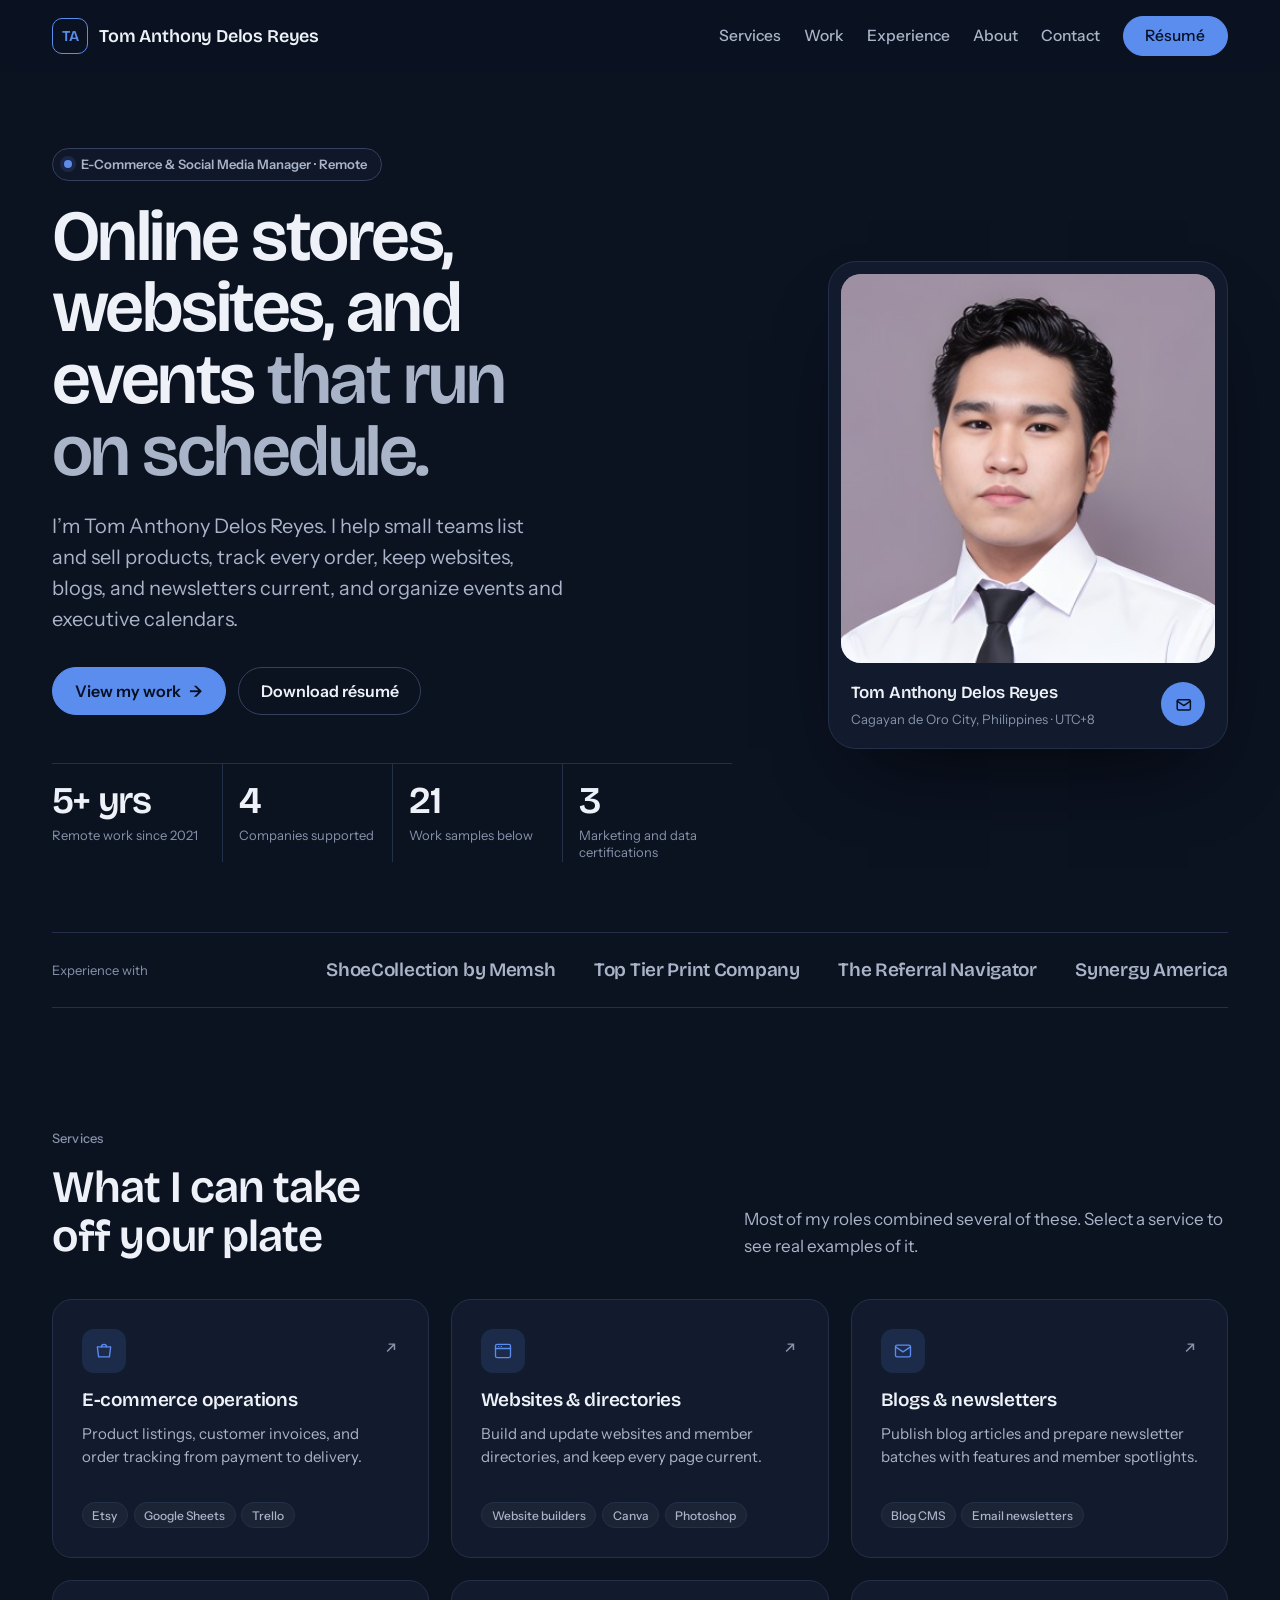
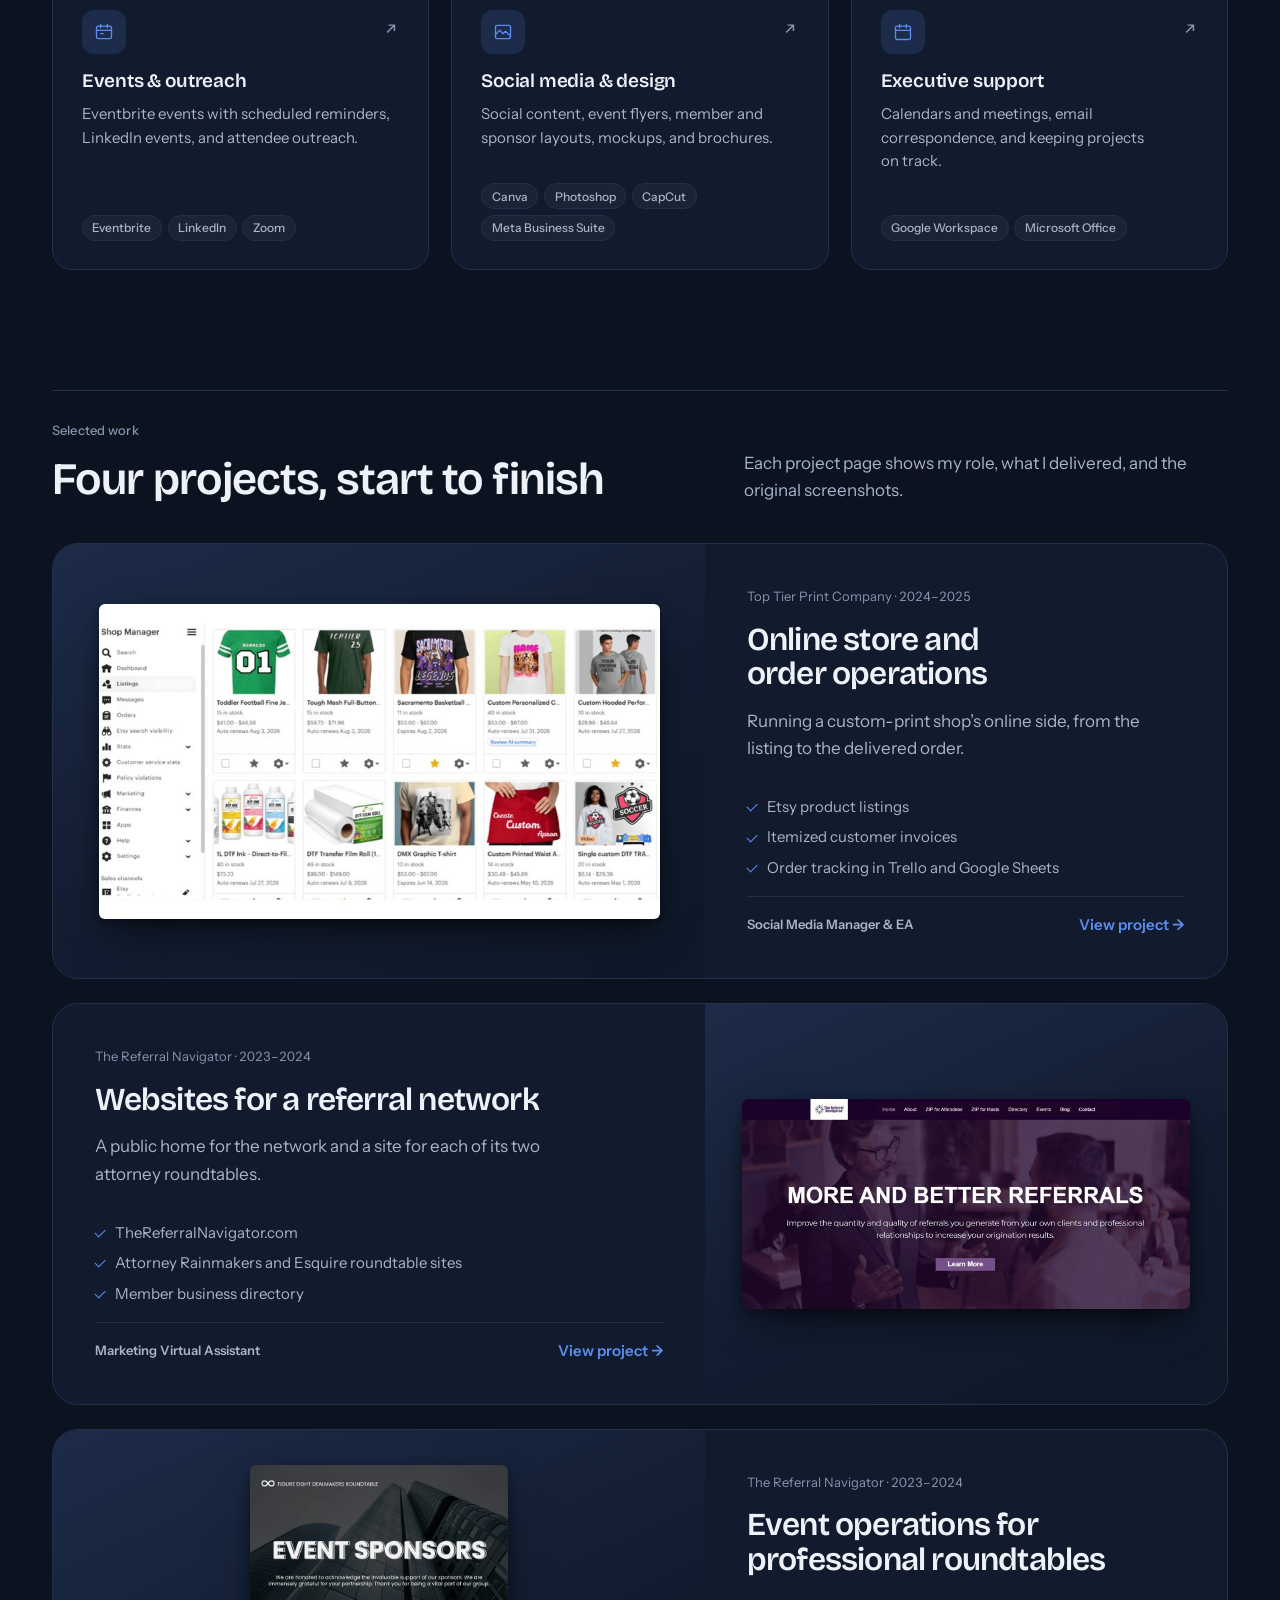
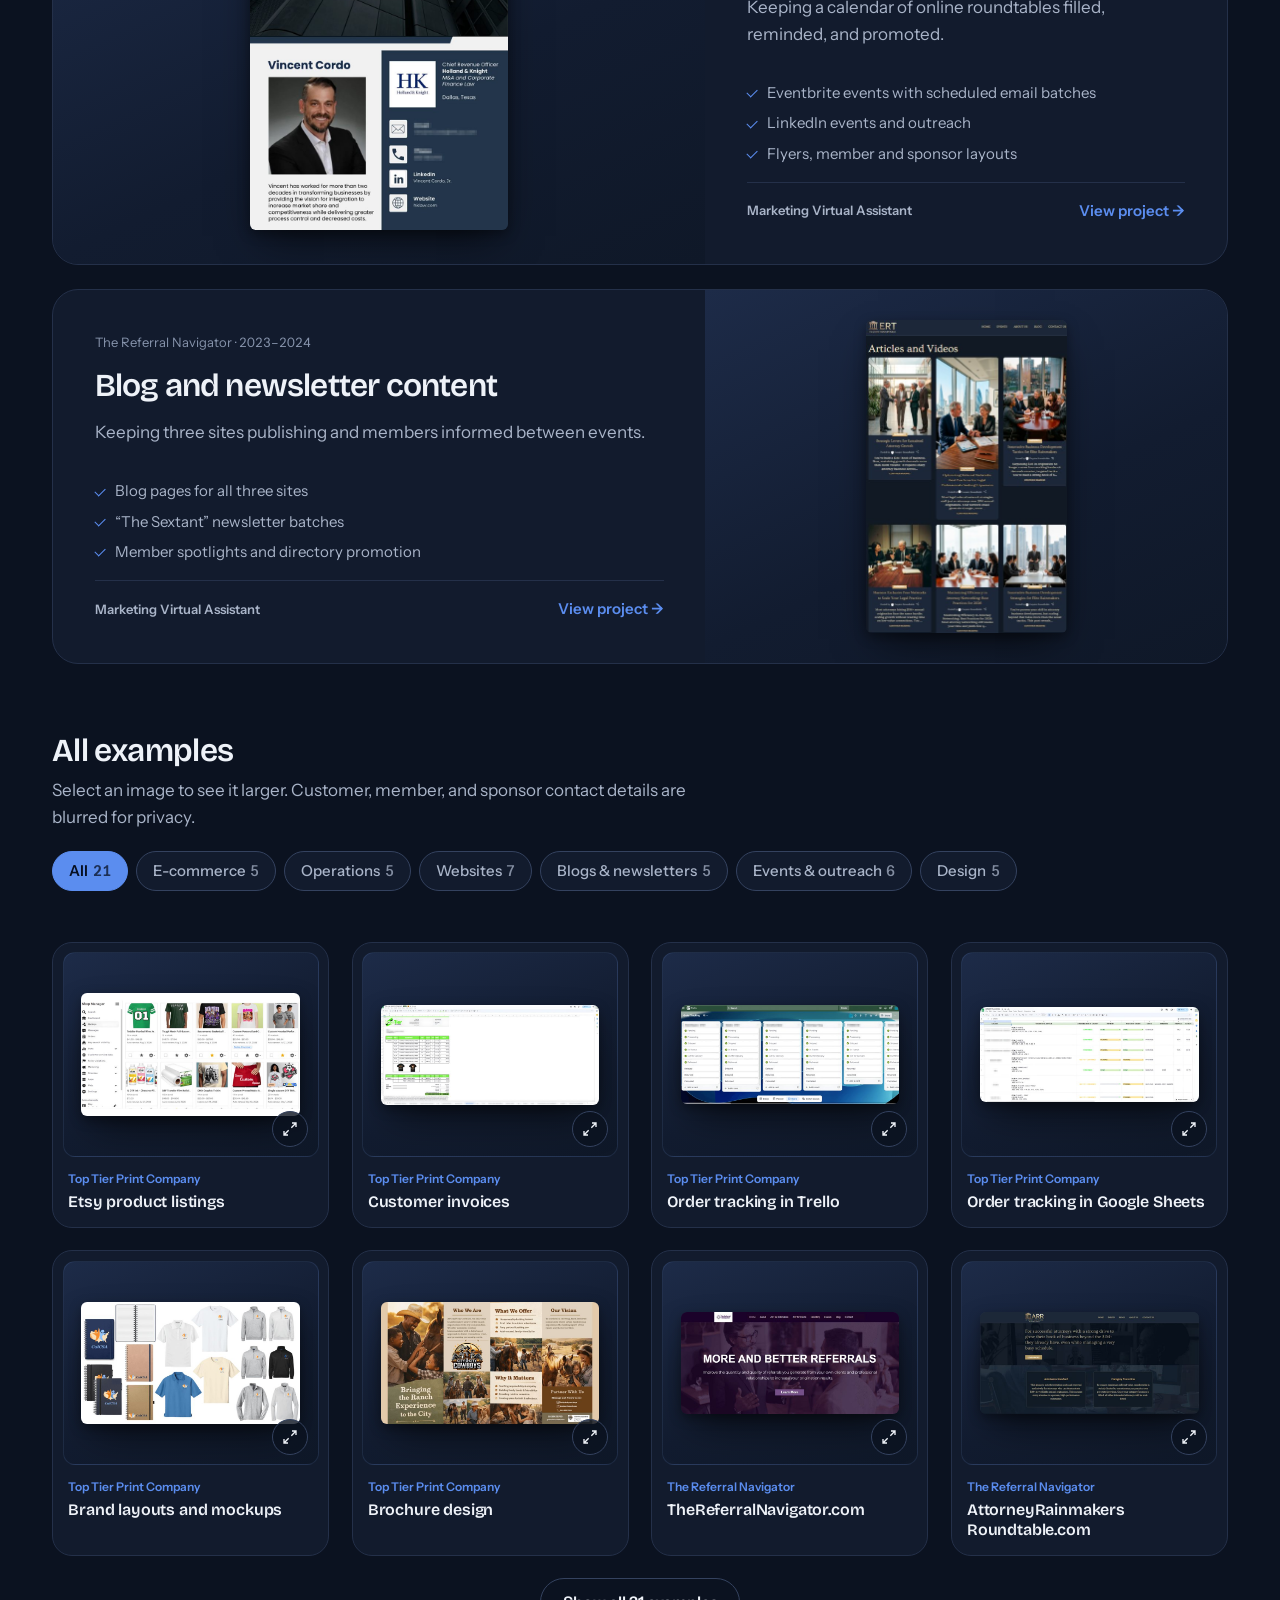
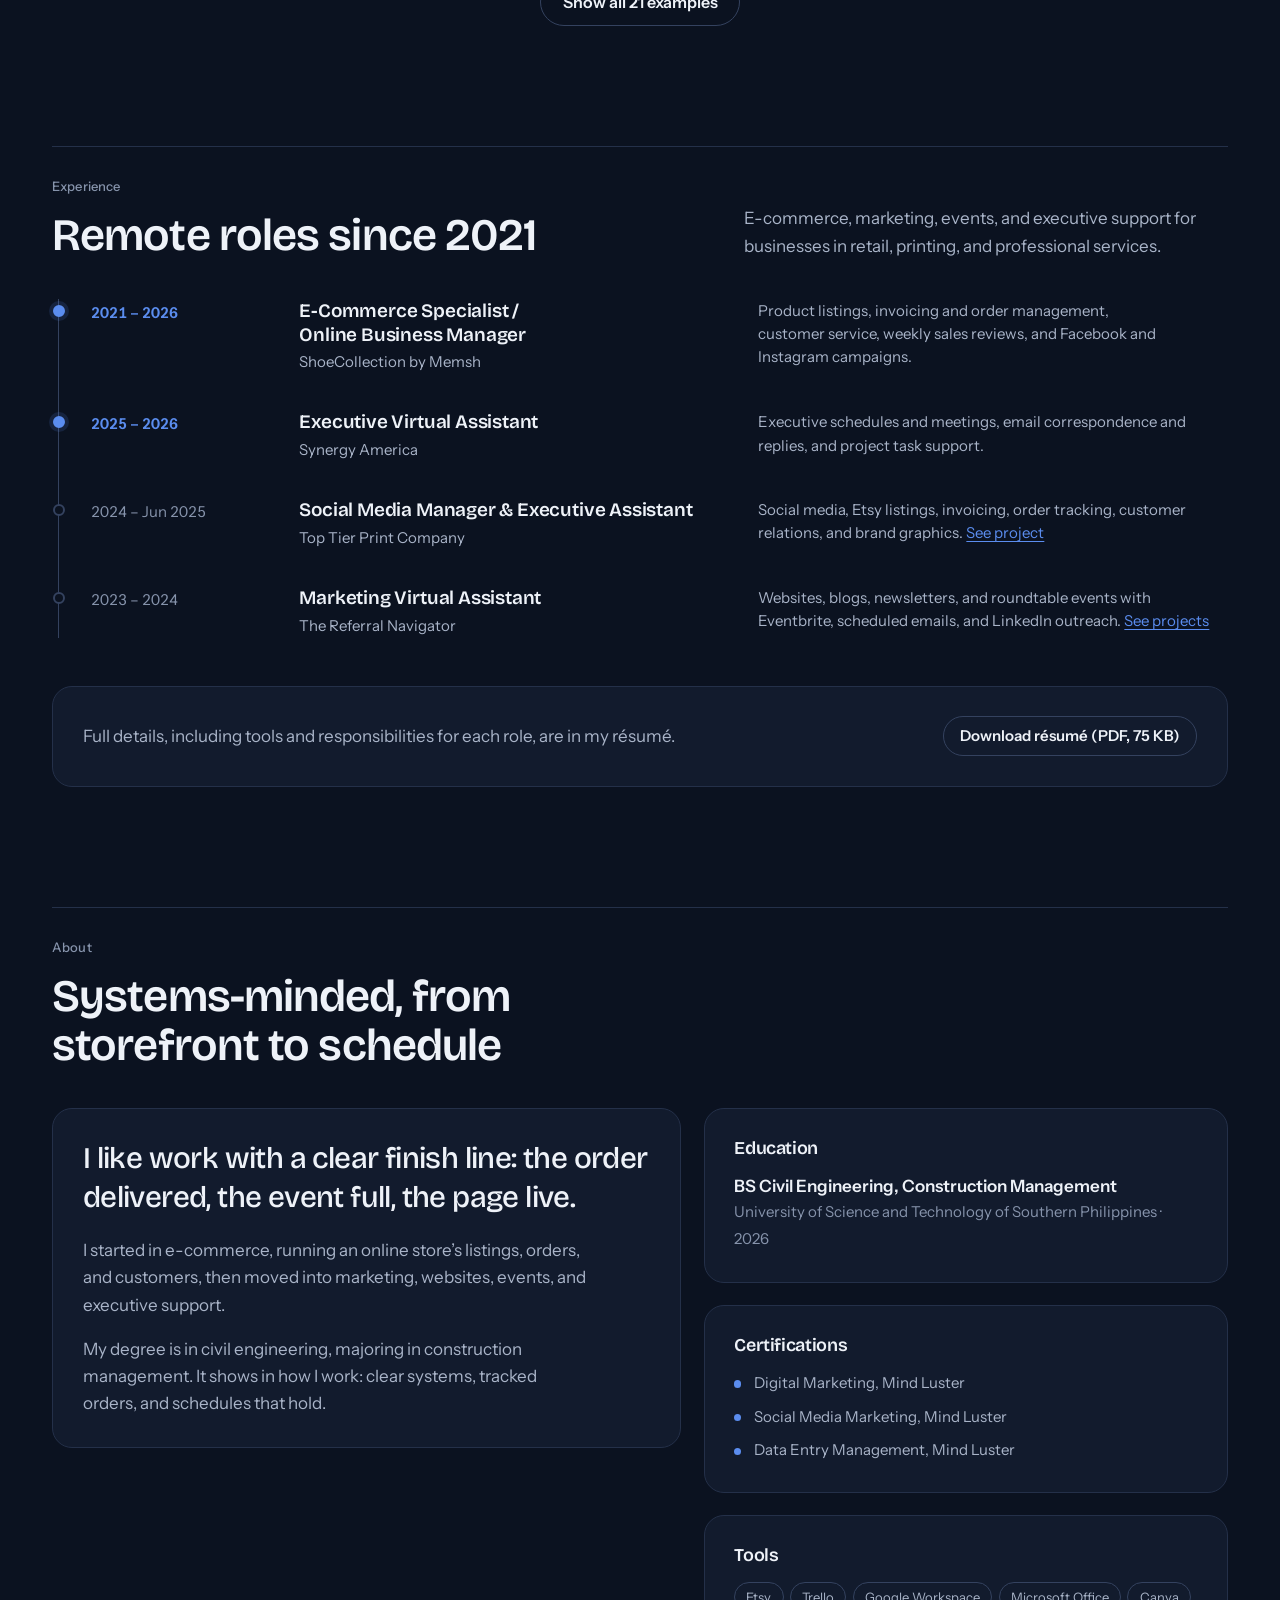
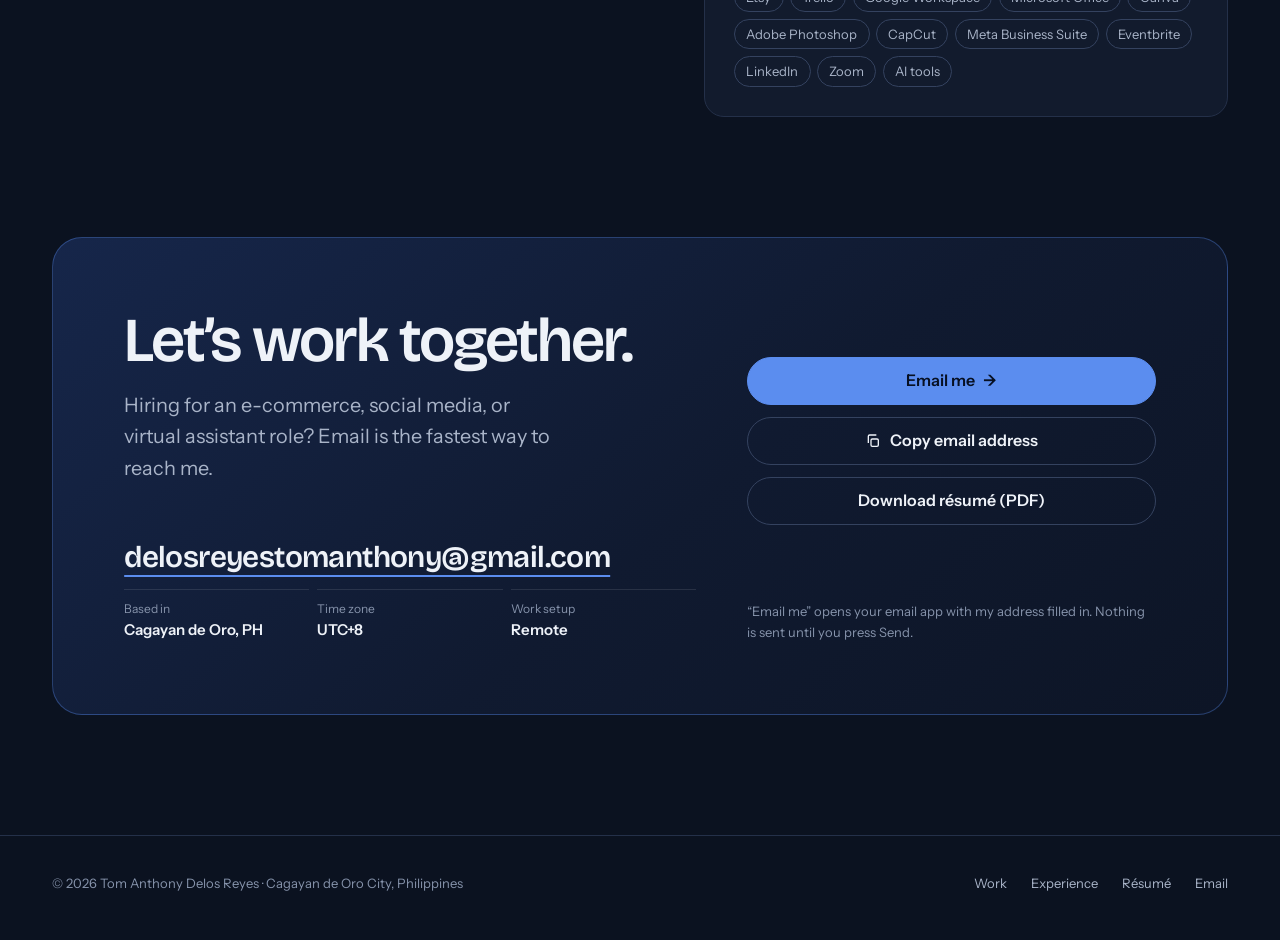
==== commit 367baeb8: "Keep long domain names from breaking mid-word Co-Authored-By: Claude Opus 5.5 <noreply@anthropic.com" ====
--- a/index.html
+++ b/index.html
@@ -253,7 +253,7 @@
             </li>
             <li class="card item" data-cat="web">
               <a class="frame" data-lightbox href="assets/img/web-attorney-rainmakers-1350.jpg" data-title="AttorneyRainmakersRoundtable.com" data-caption="Website for the Attorney Rainmakers Roundtable."><img src="assets/img/web-attorney-rainmakers-800.jpg" width="800" height="374" loading="lazy" alt="AttorneyRainmakersRoundtable.com: dark navy page describing the roundtable for attorneys."><span class="zoom-hint" aria-hidden="true"><svg viewBox="0 0 24 24" fill="none" stroke="currentColor" stroke-width="2"><path d="M15 3h6v6M9 21H3v-6M21 3l-7 7M3 21l7-7"/></svg></span></a>
-              <div class="item-body"><span class="item-client">The Referral Navigator</span><h4><a href="work/referral-network.html">AttorneyRainmakersRoundtable.com</a></h4></div>
+              <div class="item-body"><span class="item-client">The Referral Navigator</span><h4><a href="work/referral-network.html">AttorneyRainmakers<wbr>Roundtable.com</a></h4></div>
             </li>
             <li class="card item" data-cat="web">
               <a class="frame" data-lightbox href="assets/img/web-esquire-1349.jpg" data-title="EsquireRoundtable.com" data-caption="Website for the Esquire Roundtable."><img src="assets/img/web-esquire-800.jpg" width="800" height="374" loading="lazy" alt="EsquireRoundtable.com: dark navy page with a “Why attorneys should join” section."><span class="zoom-hint" aria-hidden="true"><svg viewBox="0 0 24 24" fill="none" stroke="currentColor" stroke-width="2"><path d="M15 3h6v6M9 21H3v-6M21 3l-7 7M3 21l7-7"/></svg></span></a>
